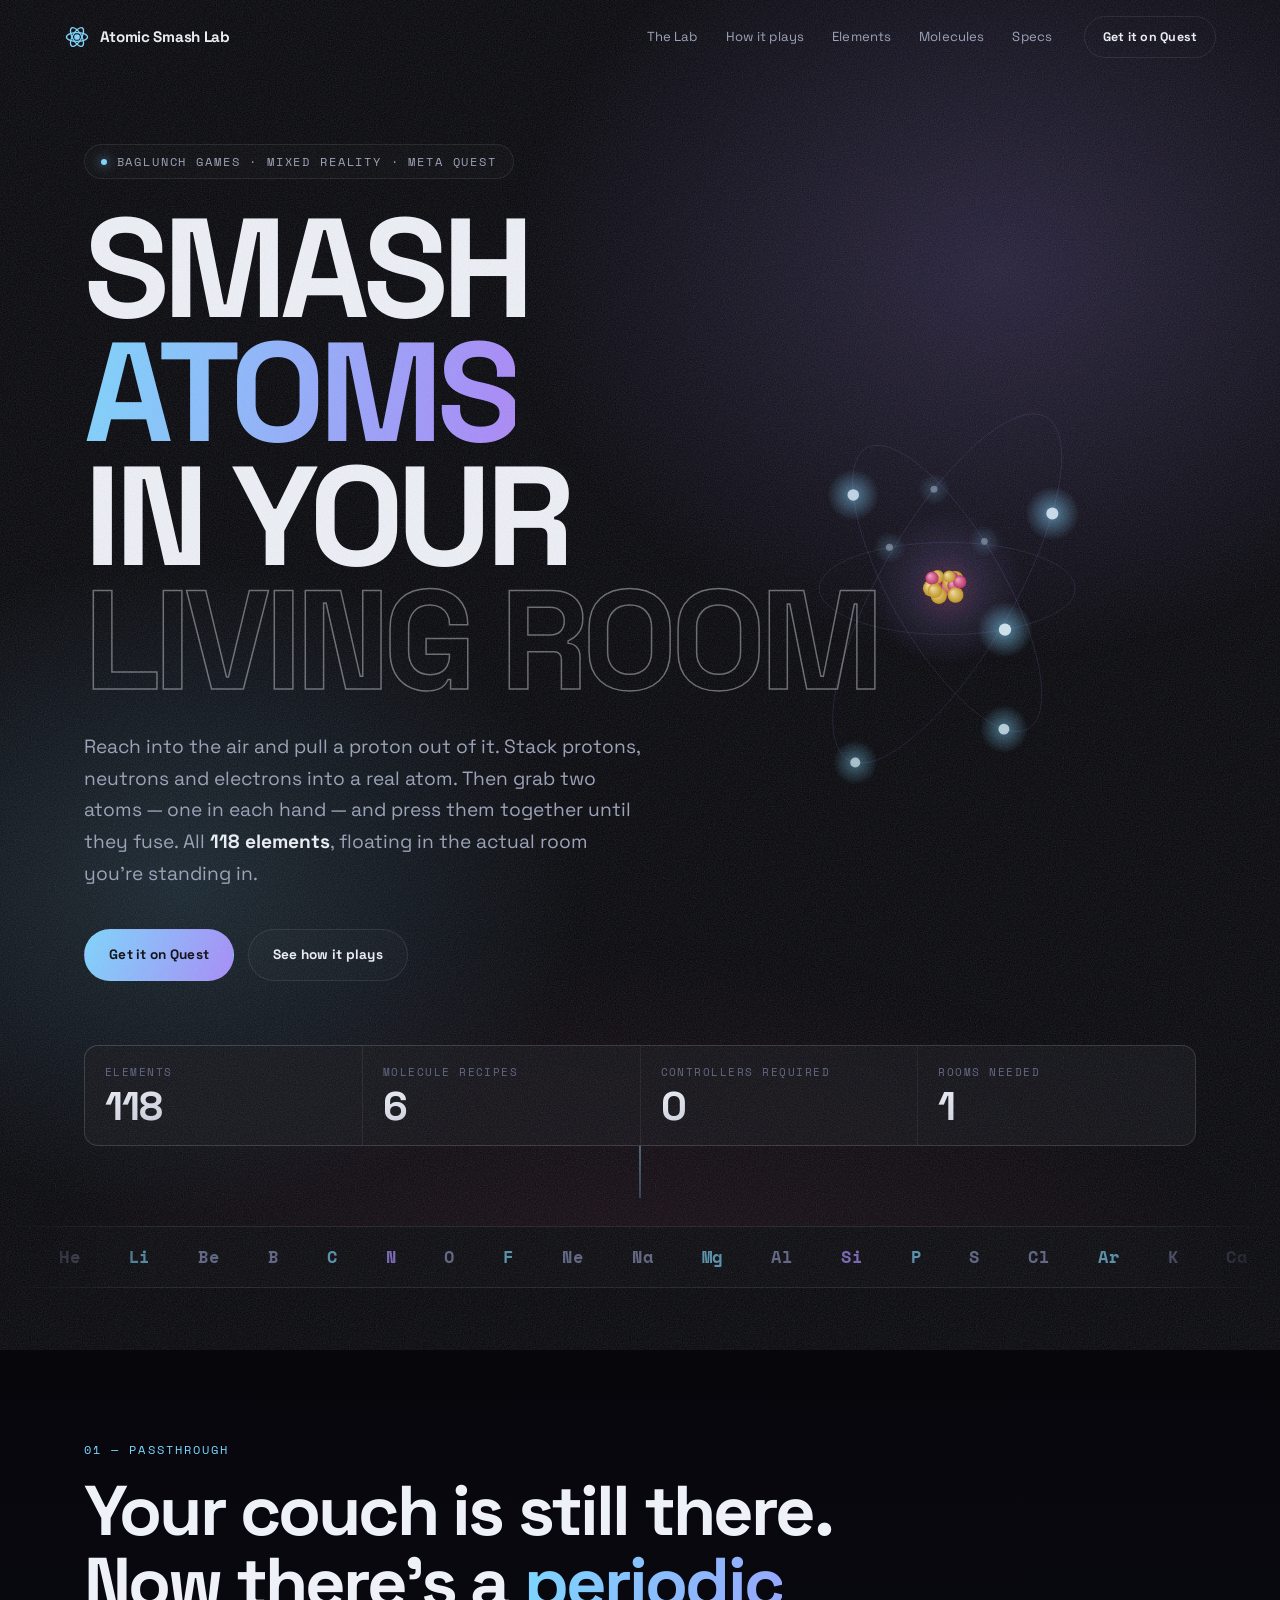
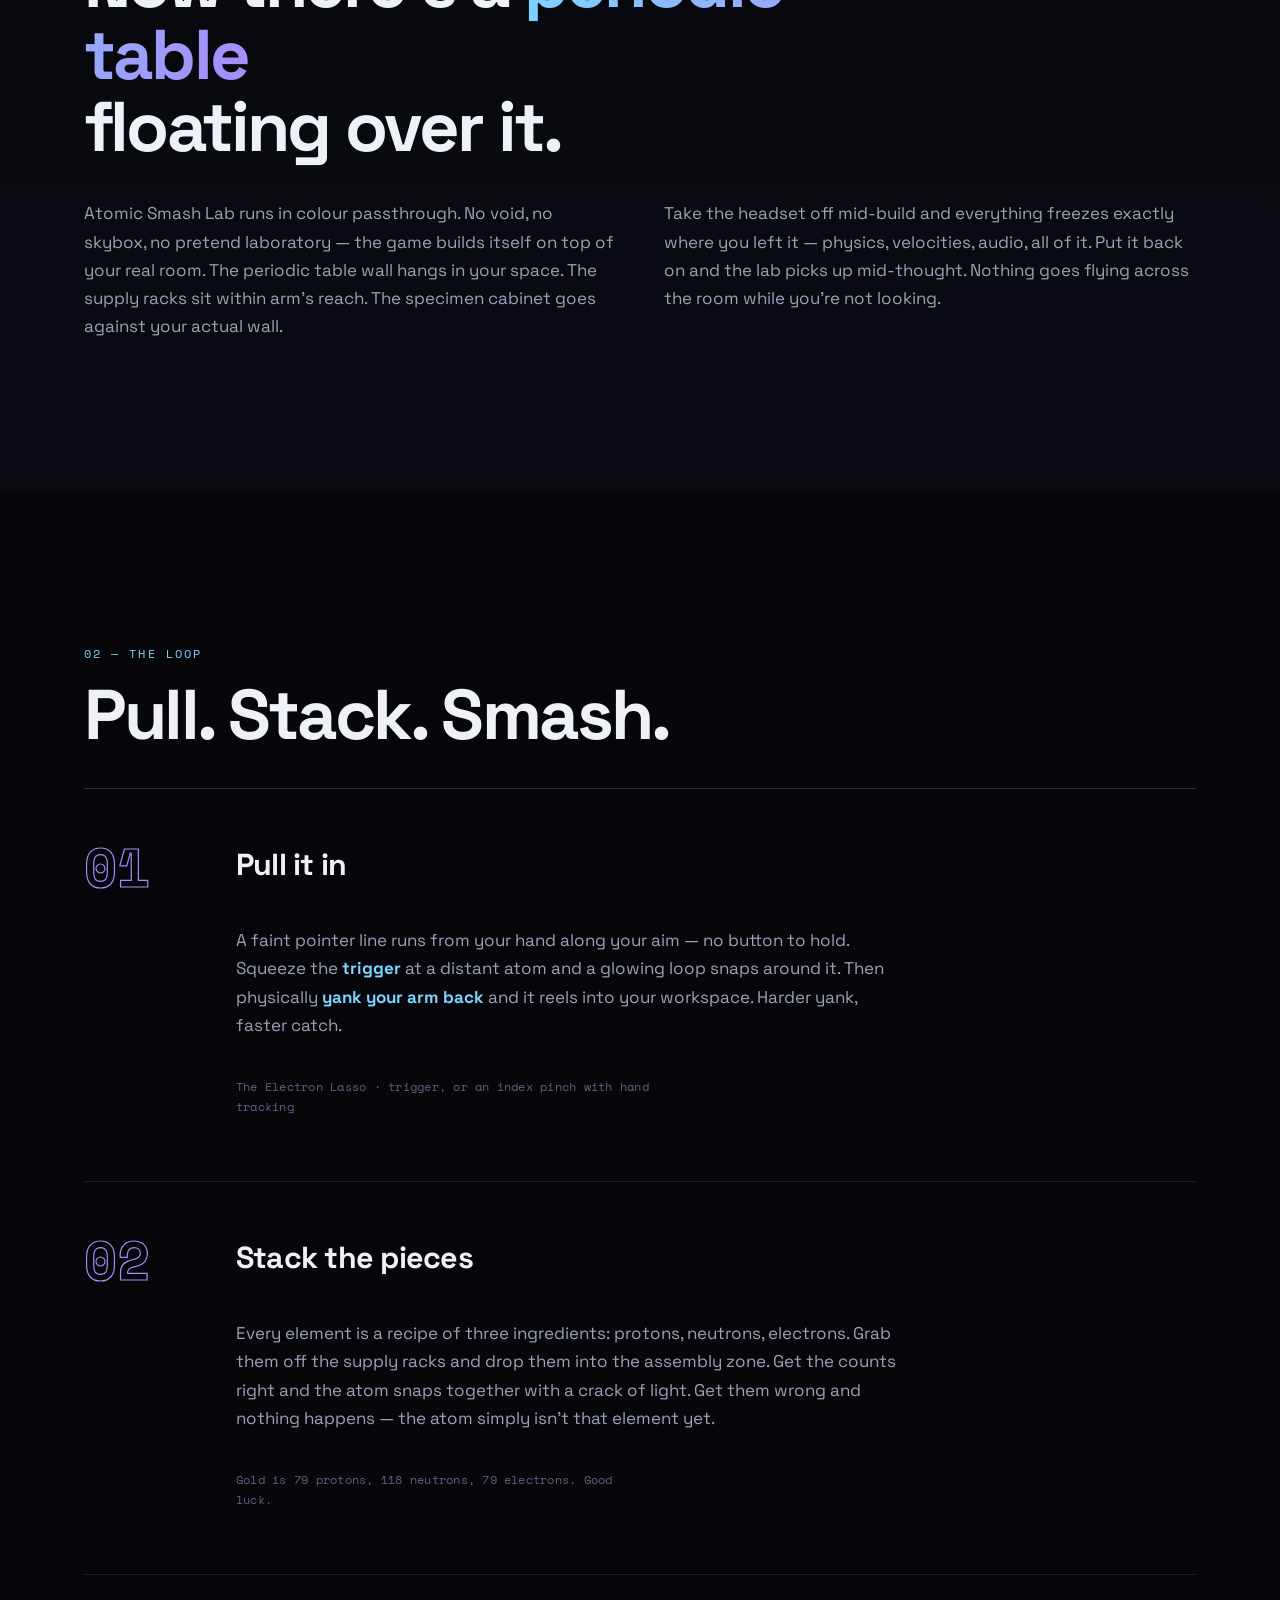
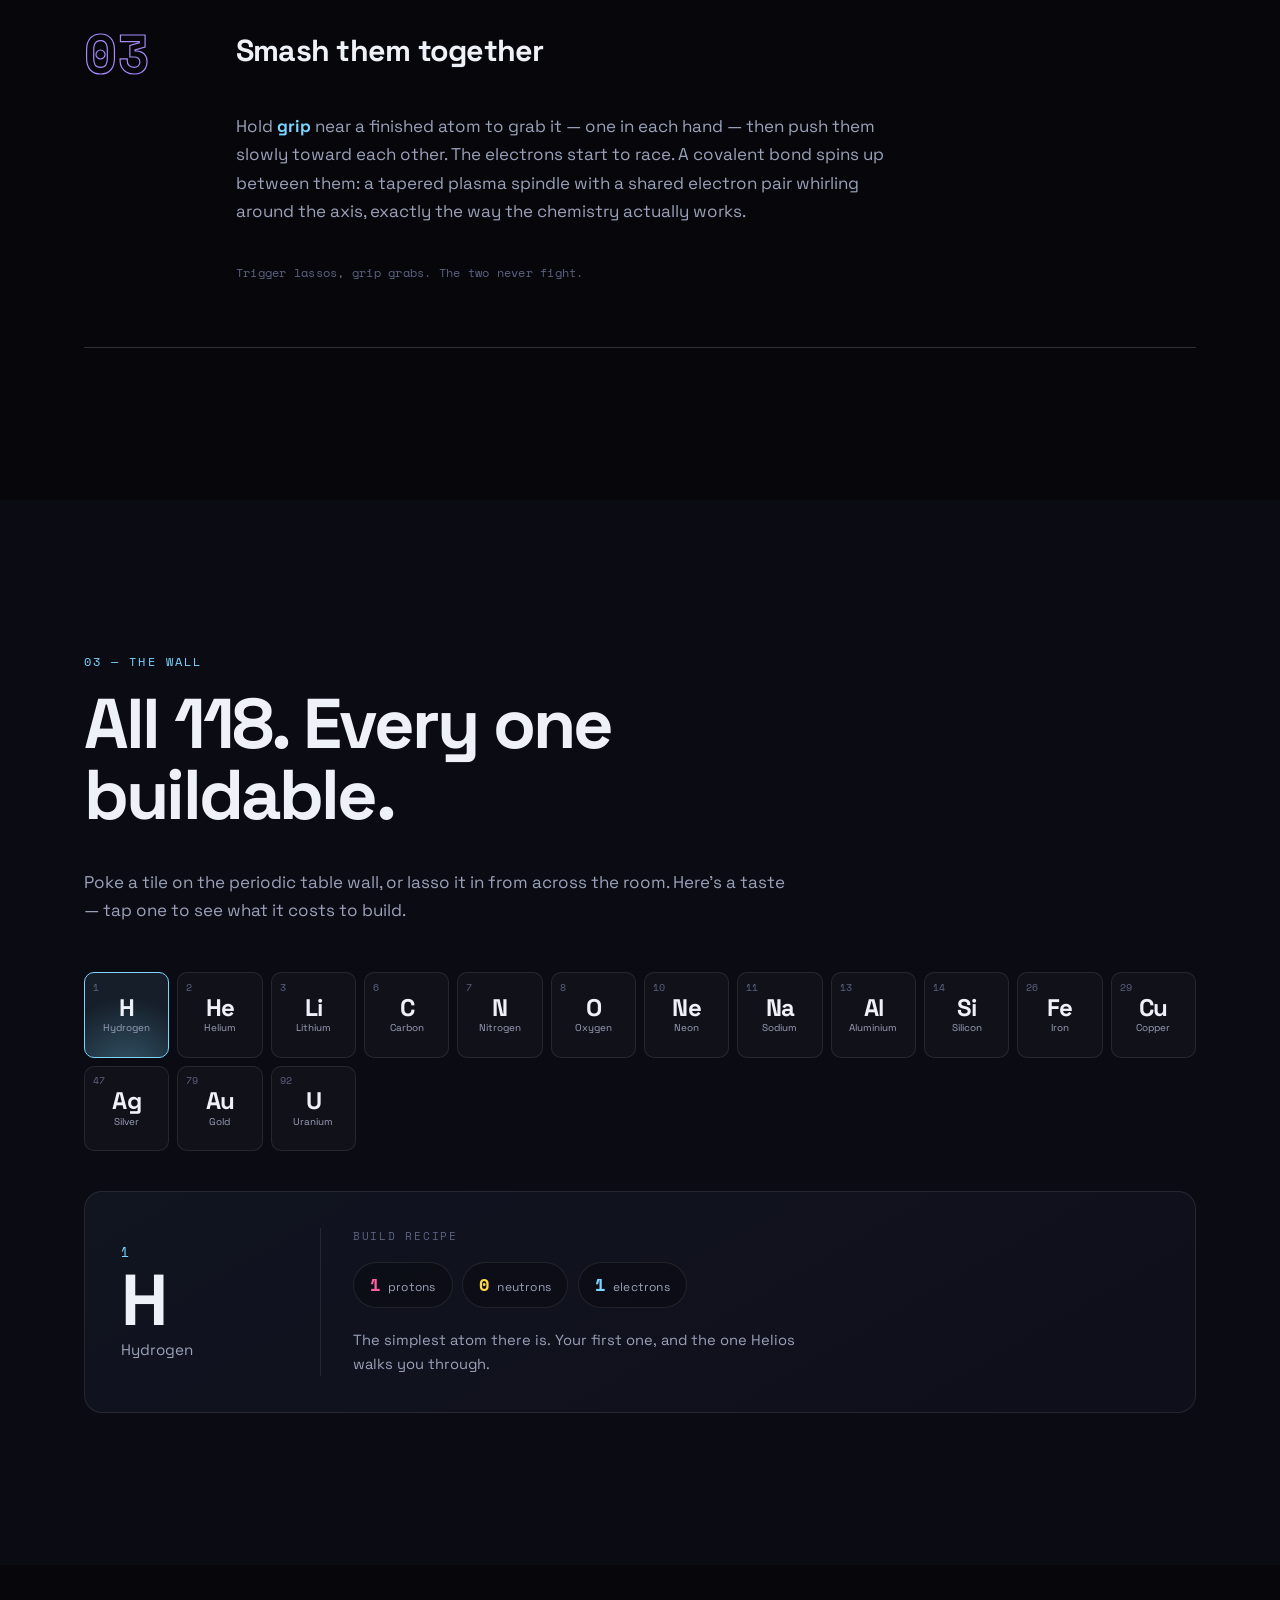
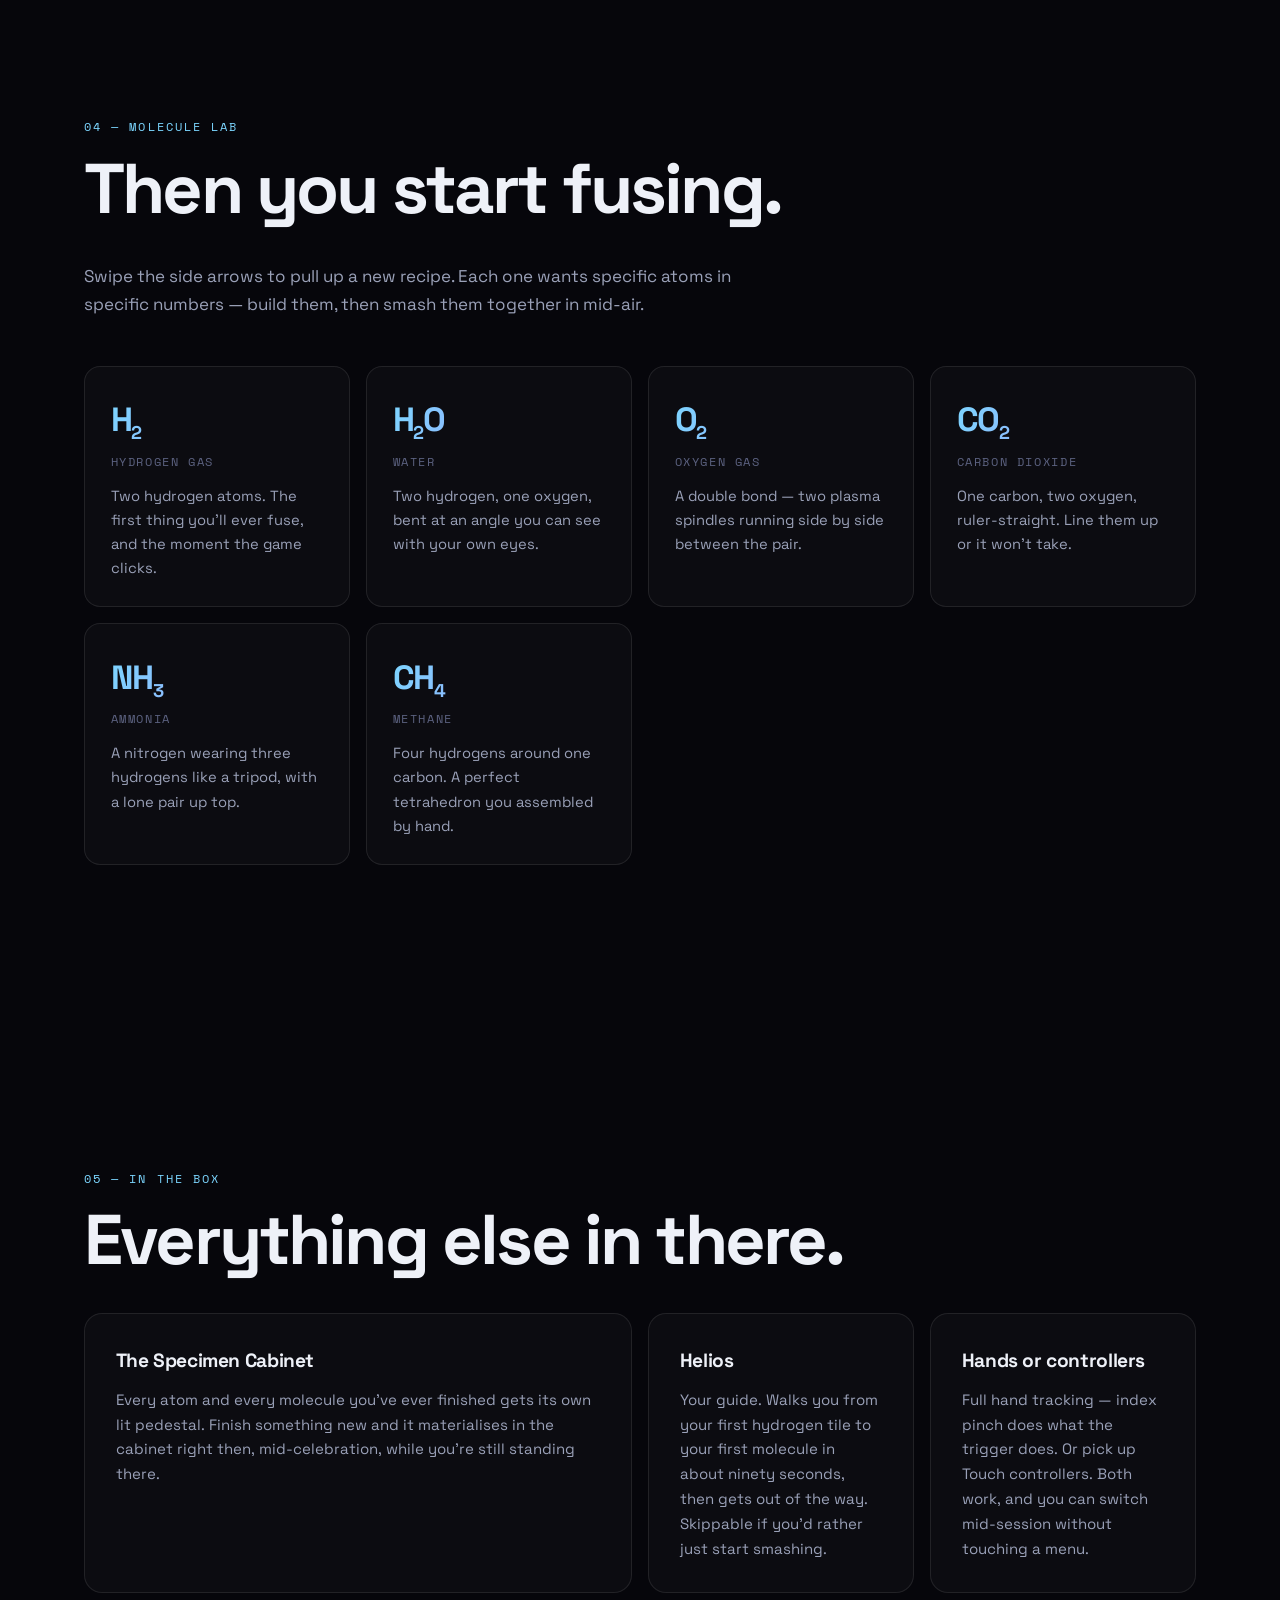
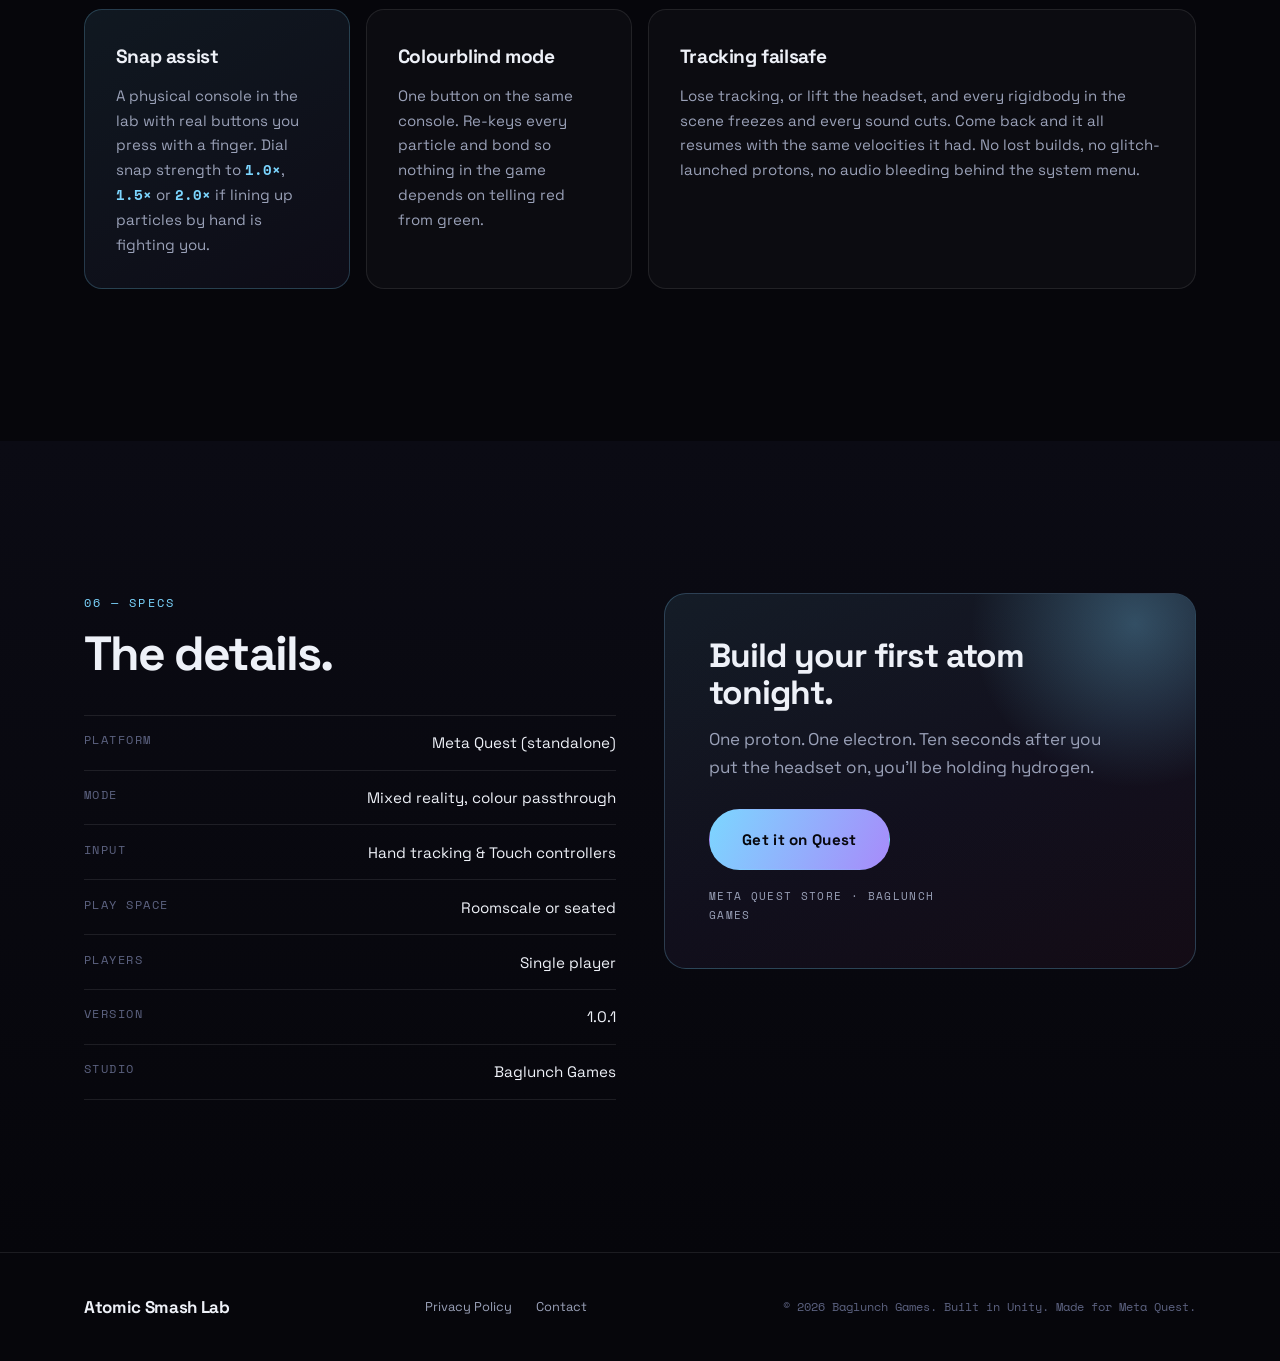
==== index.html @ 4aefa9a1 "Atomic Smash Lab site and privacy policy" ====
<!DOCTYPE html>
<html lang="en">
<head>
<meta charset="UTF-8">
<meta name="viewport" content="width=device-width, initial-scale=1">
<title>Atomic Smash Lab — Build matter with your hands, in mixed reality</title>
<meta name="description" content="Pull protons out of thin air, stack them into atoms, and smash atoms into molecules. All 118 elements, in your own room. A mixed reality game for Meta Quest by Baglunch Games.">

<meta property="og:title" content="Atomic Smash Lab">
<meta property="og:description" content="Build matter with your hands. All 118 elements, in mixed reality on Meta Quest.">
<meta property="og:type" content="website">

<link rel="icon" href="data:image/svg+xml,%3Csvg xmlns='http://www.w3.org/2000/svg' viewBox='0 0 32 32'%3E%3Ccircle cx='16' cy='16' r='4' fill='%237CD6FF'/%3E%3Cellipse cx='16' cy='16' rx='14' ry='6' fill='none' stroke='%23A78BFA' stroke-width='1.5'/%3E%3Cellipse cx='16' cy='16' rx='14' ry='6' fill='none' stroke='%23A78BFA' stroke-width='1.5' transform='rotate(60 16 16)'/%3E%3Cellipse cx='16' cy='16' rx='14' ry='6' fill='none' stroke='%23A78BFA' stroke-width='1.5' transform='rotate(120 16 16)'/%3E%3C/svg%3E">

<link rel="preconnect" href="https://fonts.googleapis.com">
<link rel="preconnect" href="https://fonts.gstatic.com" crossorigin>
<link href="https://fonts.googleapis.com/css2?family=Space+Grotesk:wght@400;500;700&family=Space+Mono:wght@400;700&display=swap" rel="stylesheet">

<link rel="stylesheet" href="styles.css">
</head>
<body>

<div class="grain" aria-hidden="true"></div>
<div class="cursor-glow" id="cursorGlow" aria-hidden="true"></div>

<!-- ─────────────────────────── NAV ─────────────────────────── -->
<header class="nav" id="nav">
  <a class="nav__brand" href="#top">
    <span class="nav__mark" aria-hidden="true">
      <svg viewBox="0 0 32 32"><circle cx="16" cy="16" r="3.5"/><ellipse cx="16" cy="16" rx="13" ry="5.5"/><ellipse cx="16" cy="16" rx="13" ry="5.5" transform="rotate(60 16 16)"/><ellipse cx="16" cy="16" rx="13" ry="5.5" transform="rotate(120 16 16)"/></svg>
    </span>
    <span class="nav__name">Atomic&nbsp;Smash&nbsp;Lab</span>
  </a>
  <nav class="nav__links" aria-label="Main">
    <a href="#lab">The Lab</a>
    <a href="#build">How it plays</a>
    <a href="#elements">Elements</a>
    <a href="#molecules">Molecules</a>
    <a href="#specs">Specs</a>
  </nav>
  <a class="btn btn--sm" href="#get">Get it on Quest</a>
</header>

<!-- ─────────────────────────── HERO ─────────────────────────── -->
<main id="top">
<section class="hero">
  <canvas class="hero__canvas" id="atomCanvas" aria-hidden="true"></canvas>
  <div class="hero__aurora" aria-hidden="true"></div>

  <div class="hero__inner">
    <p class="eyebrow reveal">
      <span class="dot" aria-hidden="true"></span>
      Baglunch Games · Mixed Reality · Meta Quest
    </p>

    <h1 class="hero__title">
      <span class="line reveal" style="--d:.05s">SMASH</span>
      <span class="line reveal" style="--d:.12s"><em>ATOMS</em></span>
      <span class="line reveal" style="--d:.19s">IN YOUR</span>
      <span class="line line--alt reveal" style="--d:.26s">LIVING ROOM</span>
    </h1>

    <p class="hero__sub reveal" style="--d:.34s">
      Reach into the air and pull a proton out of it. Stack protons, neutrons and
      electrons into a real atom. Then grab two atoms — one in each hand — and
      press them together until they fuse. All <strong>118 elements</strong>, floating
      in the actual room you're standing in.
    </p>

    <div class="hero__cta reveal" style="--d:.42s">
      <a class="btn btn--primary" href="#get">Get it on Quest</a>
      <a class="btn btn--ghost" href="#build">See how it plays</a>
    </div>

    <dl class="stats reveal" style="--d:.5s">
      <div class="stat"><dt>Elements</dt><dd data-count="118">118</dd></div>
      <div class="stat"><dt>Molecule recipes</dt><dd data-count="6">6</dd></div>
      <div class="stat"><dt>Controllers required</dt><dd data-count="0">0</dd></div>
      <div class="stat"><dt>Rooms needed</dt><dd data-count="1">1</dd></div>
    </dl>
  </div>

  <div class="scroll-hint" aria-hidden="true"><span></span></div>
</section>

<!-- ─────────────────────────── MARQUEE ─────────────────────────── -->
<div class="marquee" aria-hidden="true">
  <div class="marquee__track">
    <span>H</span><span>He</span><span>Li</span><span>Be</span><span>B</span><span>C</span><span>N</span><span>O</span><span>F</span><span>Ne</span><span>Na</span><span>Mg</span><span>Al</span><span>Si</span><span>P</span><span>S</span><span>Cl</span><span>Ar</span><span>K</span><span>Ca</span><span>Fe</span><span>Cu</span><span>Zn</span><span>Ag</span><span>Sn</span><span>Au</span><span>Hg</span><span>Pb</span><span>U</span>
    <span>H</span><span>He</span><span>Li</span><span>Be</span><span>B</span><span>C</span><span>N</span><span>O</span><span>F</span><span>Ne</span><span>Na</span><span>Mg</span><span>Al</span><span>Si</span><span>P</span><span>S</span><span>Cl</span><span>Ar</span><span>K</span><span>Ca</span><span>Fe</span><span>Cu</span><span>Zn</span><span>Ag</span><span>Sn</span><span>Au</span><span>Hg</span><span>Pb</span><span>U</span>
  </div>
</div>

<!-- ─────────────────────────── THE LAB ─────────────────────────── -->
<section class="section section--lab" id="lab">
  <div class="wrap">
    <p class="kicker reveal">01 — Passthrough</p>
    <h2 class="big reveal">
      Your couch is still there.<br>
      Now there's a <em>periodic table</em><br>
      floating over it.
    </h2>
    <div class="lab__grid">
      <p class="lead reveal">
        Atomic Smash Lab runs in colour passthrough. No void, no skybox, no
        pretend laboratory — the game builds itself on top of your real room.
        The periodic table wall hangs in your space. The supply racks sit within
        arm's reach. The specimen cabinet goes against your actual wall.
      </p>
      <p class="lead reveal">
        Take the headset off mid-build and everything freezes exactly where you
        left it — physics, velocities, audio, all of it. Put it back on and the
        lab picks up mid-thought. Nothing goes flying across the room while
        you're not looking.
      </p>
    </div>
  </div>
</section>

<!-- ─────────────────────────── THE LOOP ─────────────────────────── -->
<section class="section section--loop" id="build">
  <div class="wrap">
    <p class="kicker reveal">02 — The loop</p>
    <h2 class="big reveal">Pull. Stack. Smash.</h2>

    <ol class="loop">
      <li class="loop__step reveal">
        <span class="loop__num">01</span>
        <h3>Pull it in</h3>
        <p>
          A faint pointer line runs from your hand along your aim — no button to
          hold. Squeeze the <b>trigger</b> at a distant atom and a glowing loop
          snaps around it. Then physically <b>yank your arm back</b> and it reels
          into your workspace. Harder yank, faster catch.
        </p>
        <p class="loop__meta">The Electron Lasso · trigger, or an index pinch with hand tracking</p>
      </li>

      <li class="loop__step reveal">
        <span class="loop__num">02</span>
        <h3>Stack the pieces</h3>
        <p>
          Every element is a recipe of three ingredients: protons, neutrons,
          electrons. Grab them off the supply racks and drop them into the
          assembly zone. Get the counts right and the atom snaps together with a
          crack of light. Get them wrong and nothing happens — the atom simply
          isn't that element yet.
        </p>
        <p class="loop__meta">Gold is 79 protons, 118 neutrons, 79 electrons. Good luck.</p>
      </li>

      <li class="loop__step reveal">
        <span class="loop__num">03</span>
        <h3>Smash them together</h3>
        <p>
          Hold <b>grip</b> near a finished atom to grab it — one in each hand —
          then push them slowly toward each other. The electrons start to race.
          A covalent bond spins up between them: a tapered plasma spindle with a
          shared electron pair whirling around the axis, exactly the way the
          chemistry actually works.
        </p>
        <p class="loop__meta">Trigger lassos, grip grabs. The two never fight.</p>
      </li>
    </ol>
  </div>
</section>

<!-- ─────────────────────────── ELEMENTS ─────────────────────────── -->
<section class="section section--elements" id="elements">
  <div class="wrap">
    <p class="kicker reveal">03 — The wall</p>
    <h2 class="big reveal">All 118. Every one buildable.</h2>
    <p class="lead lead--wide reveal">
      Poke a tile on the periodic table wall, or lasso it in from across the
      room. Here's a taste — tap one to see what it costs to build.
    </p>

    <div class="ptable" id="ptable" role="list"></div>

    <div class="readout" id="readout" aria-live="polite">
      <div class="readout__tile">
        <span class="readout__num" id="rNum">1</span>
        <span class="readout__sym" id="rSym">H</span>
        <span class="readout__name" id="rName">Hydrogen</span>
      </div>
      <div class="readout__recipe">
        <p class="readout__label">Build recipe</p>
        <div class="recipe" id="recipe"></div>
        <p class="readout__note" id="rNote">The simplest atom there is. Your first one, and the one Helios walks you through.</p>
      </div>
    </div>
  </div>
</section>

<!-- ─────────────────────────── MOLECULES ─────────────────────────── -->
<section class="section section--mol" id="molecules">
  <div class="wrap">
    <p class="kicker reveal">04 — Molecule Lab</p>
    <h2 class="big reveal">Then you start fusing.</h2>
    <p class="lead lead--wide reveal">
      Swipe the side arrows to pull up a new recipe. Each one wants specific
      atoms in specific numbers — build them, then smash them together in
      mid-air.
    </p>

    <div class="mols">
      <article class="mol reveal">
        <h3 class="mol__f">H<sub>2</sub></h3>
        <p class="mol__n">Hydrogen gas</p>
        <p class="mol__d">Two hydrogen atoms. The first thing you'll ever fuse, and the moment the game clicks.</p>
      </article>
      <article class="mol reveal">
        <h3 class="mol__f">H<sub>2</sub>O</h3>
        <p class="mol__n">Water</p>
        <p class="mol__d">Two hydrogen, one oxygen, bent at an angle you can see with your own eyes.</p>
      </article>
      <article class="mol reveal">
        <h3 class="mol__f">O<sub>2</sub></h3>
        <p class="mol__n">Oxygen gas</p>
        <p class="mol__d">A double bond — two plasma spindles running side by side between the pair.</p>
      </article>
      <article class="mol reveal">
        <h3 class="mol__f">CO<sub>2</sub></h3>
        <p class="mol__n">Carbon dioxide</p>
        <p class="mol__d">One carbon, two oxygen, ruler-straight. Line them up or it won't take.</p>
      </article>
      <article class="mol reveal">
        <h3 class="mol__f">NH<sub>3</sub></h3>
        <p class="mol__n">Ammonia</p>
        <p class="mol__d">A nitrogen wearing three hydrogens like a tripod, with a lone pair up top.</p>
      </article>
      <article class="mol reveal">
        <h3 class="mol__f">CH<sub>4</sub></h3>
        <p class="mol__n">Methane</p>
        <p class="mol__d">Four hydrogens around one carbon. A perfect tetrahedron you assembled by hand.</p>
      </article>
    </div>
  </div>
</section>

<!-- ─────────────────────────── BENTO ─────────────────────────── -->
<section class="section section--bento">
  <div class="wrap">
    <p class="kicker reveal">05 — In the box</p>
    <h2 class="big reveal">Everything else in there.</h2>

    <div class="bento">
      <article class="cell cell--wide reveal">
        <h3>The Specimen Cabinet</h3>
        <p>
          Every atom and every molecule you've ever finished gets its own lit
          pedestal. Finish something new and it materialises in the cabinet
          right then, mid-celebration, while you're still standing there.
        </p>
      </article>

      <article class="cell reveal">
        <h3>Helios</h3>
        <p>
          Your guide. Walks you from your first hydrogen tile to your first
          molecule in about ninety seconds, then gets out of the way. Skippable
          if you'd rather just start smashing.
        </p>
      </article>

      <article class="cell reveal">
        <h3>Hands or controllers</h3>
        <p>
          Full hand tracking — index pinch does what the trigger does. Or pick
          up Touch controllers. Both work, and you can switch mid-session
          without touching a menu.
        </p>
      </article>

      <article class="cell cell--accent reveal">
        <h3>Snap assist</h3>
        <p>
          A physical console in the lab with real buttons you press with a
          finger. Dial snap strength to <b>1.0×</b>, <b>1.5×</b> or <b>2.0×</b>
          if lining up particles by hand is fighting you.
        </p>
      </article>

      <article class="cell reveal">
        <h3>Colourblind mode</h3>
        <p>
          One button on the same console. Re-keys every particle and bond so
          nothing in the game depends on telling red from green.
        </p>
      </article>

      <article class="cell cell--wide reveal">
        <h3>Tracking failsafe</h3>
        <p>
          Lose tracking, or lift the headset, and every rigidbody in the scene
          freezes and every sound cuts. Come back and it all resumes with the
          same velocities it had. No lost builds, no glitch-launched protons,
          no audio bleeding behind the system menu.
        </p>
      </article>
    </div>
  </div>
</section>

<!-- ─────────────────────────── SPECS + CTA ─────────────────────────── -->
<section class="section section--specs" id="specs">
  <div class="wrap">
    <div class="specs__grid">
      <div>
        <p class="kicker reveal">06 — Specs</p>
        <h2 class="big big--sm reveal">The details.</h2>
        <dl class="spec reveal">
          <div><dt>Platform</dt><dd>Meta Quest (standalone)</dd></div>
          <div><dt>Mode</dt><dd>Mixed reality, colour passthrough</dd></div>
          <div><dt>Input</dt><dd>Hand tracking &amp; Touch controllers</dd></div>
          <div><dt>Play space</dt><dd>Roomscale or seated</dd></div>
          <div><dt>Players</dt><dd>Single player</dd></div>
          <div><dt>Version</dt><dd>1.0.1</dd></div>
          <div><dt>Studio</dt><dd>Baglunch Games</dd></div>
        </dl>
      </div>

      <aside class="get reveal" id="get">
        <span class="get__glow" aria-hidden="true"></span>
        <h3>Build your first atom tonight.</h3>
        <p>
          One proton. One electron. Ten seconds after you put the headset on,
          you'll be holding hydrogen.
        </p>
        <a class="btn btn--primary btn--lg" href="#" data-store-link>Get it on Quest</a>
        <p class="get__note">Meta Quest Store · Baglunch Games</p>
      </aside>
    </div>
  </div>
</section>
</main>

<footer class="foot">
  <div class="wrap foot__inner">
    <p class="foot__brand">Atomic Smash Lab</p>
    <p class="foot__links">
      <a href="privacy.html">Privacy Policy</a>
      <a href="mailto:baglunchgames@gmail.com">Contact</a>
    </p>
    <p class="foot__copy">© <span id="year">2026</span> Baglunch Games. Built in Unity. Made for Meta Quest.</p>
  </div>
</footer>

<script src="app.js"></script>
</body>
</html>
---- styles.css ----
/* ═══════════════════════════════════════════════════════════
   ATOMIC SMASH LAB — Baglunch Games
   ═══════════════════════════════════════════════════════════ */

:root{
  --bg:        #06060b;
  --bg-2:      #0b0b14;
  --ink:       #eef1f8;
  --ink-dim:   #9aa1b8;
  --ink-faint: #5c6280;

  --cyan:   #7cd6ff;
  --violet: #a78bfa;
  --gold:   #ffd84a;
  --hot:    #ff5f9e;

  --line: rgba(255,255,255,.09);
  --card: rgba(255,255,255,.028);

  --sans: 'Space Grotesk', -apple-system, BlinkMacSystemFont, 'Segoe UI', system-ui, sans-serif;
  --mono: 'Space Mono', ui-monospace, 'SF Mono', Menlo, monospace;

  --pad: clamp(1.25rem, 5vw, 5rem);
  --maxw: 1240px;
  --ease: cubic-bezier(.22,1,.36,1);
}

*,*::before,*::after{ box-sizing:border-box; }

html{ scroll-behavior:smooth; -webkit-text-size-adjust:100%; }

body{
  margin:0;
  background:var(--bg);
  color:var(--ink);
  font-family:var(--sans);
  font-size:clamp(1rem,.95rem + .2vw,1.0625rem);
  line-height:1.65;
  overflow-x:hidden;
  -webkit-font-smoothing:antialiased;
}

img,svg,canvas{ max-width:100%; display:block; }

a{ color:inherit; text-decoration:none; }

::selection{ background:var(--violet); color:#08080e; }

.wrap{ width:100%; max-width:var(--maxw); margin-inline:auto; padding-inline:var(--pad); }

/* ── film grain ───────────────────────────────────────────── */
.grain{
  position:fixed; inset:-50%;
  z-index:9999; pointer-events:none;
  opacity:.16;
  background-image:url("data:image/svg+xml,%3Csvg xmlns='http://www.w3.org/2000/svg' width='300' height='300'%3E%3Cfilter id='n'%3E%3CfeTurbulence type='fractalNoise' baseFrequency='.85' numOctaves='4'/%3E%3C/filter%3E%3Crect width='100%25' height='100%25' filter='url(%23n)'/%3E%3C/svg%3E");
  animation:grainShift 700ms steps(3) infinite;
}
@keyframes grainShift{
  0%{transform:translate(0,0)} 33%{transform:translate(-2%,1%)} 66%{transform:translate(1%,-2%)} 100%{transform:translate(0,0)}
}

/* ── cursor glow ──────────────────────────────────────────── */
.cursor-glow{
  position:fixed; top:0; left:0;
  width:640px; height:640px; margin:-320px 0 0 -320px;
  z-index:0; pointer-events:none; opacity:0;
  background:radial-gradient(circle, rgba(124,214,255,.10), rgba(167,139,250,.05) 42%, transparent 68%);
  transition:opacity .5s var(--ease);
  will-change:transform;
}

/* ═══════════ NAV ═══════════ */
.nav{
  position:fixed; inset:0 0 auto 0; z-index:100;
  display:flex; align-items:center; gap:2rem;
  padding:1rem var(--pad);
  transition:background .4s var(--ease), border-color .4s var(--ease), padding .4s var(--ease);
  border-bottom:1px solid transparent;
}
.nav.is-stuck{
  background:rgba(6,6,11,.72);
  backdrop-filter:blur(18px) saturate(160%);
  -webkit-backdrop-filter:blur(18px) saturate(160%);
  border-bottom-color:var(--line);
  padding-block:.7rem;
}
.nav__brand{ display:flex; align-items:center; gap:.6rem; margin-right:auto; }
.nav__mark svg{ width:26px; height:26px; fill:none; stroke:var(--cyan); stroke-width:1.6; }
.nav__mark svg circle{ fill:var(--cyan); stroke:none; }
.nav__mark{ animation:spin 18s linear infinite; transform-origin:center; }
@keyframes spin{ to{ transform:rotate(360deg) } }
.nav__name{ font-weight:700; letter-spacing:-.02em; font-size:.95rem; }

.nav__links{ display:flex; gap:1.75rem; }
.nav__links a{
  font-size:.82rem; color:var(--ink-dim); letter-spacing:.01em;
  position:relative; padding-block:.25rem; transition:color .25s;
}
.nav__links a::after{
  content:''; position:absolute; left:0; bottom:0; height:1px; width:0;
  background:var(--cyan); transition:width .3s var(--ease);
}
.nav__links a:hover{ color:var(--ink); }
.nav__links a:hover::after{ width:100%; }

@media (max-width:900px){ .nav__links{ display:none; } }

/* ═══════════ BUTTONS ═══════════ */
.btn{
  --bw:1px;
  display:inline-flex; align-items:center; justify-content:center;
  font-family:var(--sans); font-weight:700; font-size:.85rem;
  letter-spacing:.02em;
  padding:.85rem 1.5rem; border-radius:999px;
  border:var(--bw) solid var(--line);
  transition:transform .3s var(--ease), background .3s, border-color .3s, box-shadow .3s;
  white-space:nowrap; cursor:pointer;
}
.btn:hover{ transform:translateY(-2px); }
.btn--sm{ padding:.6rem 1.1rem; font-size:.78rem; }
.btn--lg{ padding:1.05rem 2rem; font-size:.95rem; }

.btn--primary{
  background:linear-gradient(115deg,var(--cyan),var(--violet));
  color:#07070d; border-color:transparent;
  box-shadow:0 0 0 rgba(124,214,255,0);
}
.btn--primary:hover{ box-shadow:0 14px 44px -12px rgba(124,214,255,.55); }

.btn--ghost{ color:var(--ink); background:rgba(255,255,255,.02); }
.btn--ghost:hover{ border-color:rgba(124,214,255,.5); background:rgba(124,214,255,.06); }

/* ═══════════ HERO ═══════════ */
.hero{
  position:relative; min-height:100svh;
  display:flex; align-items:center;
  padding:9rem 0 5rem;
  isolation:isolate; overflow:hidden;
}
.hero__canvas{
  position:absolute; inset:0; width:100%; height:100%;
  z-index:-2; opacity:.95;
}
.hero__aurora{
  position:absolute; inset:0; z-index:-1; pointer-events:none;
  background:
    radial-gradient(60% 50% at 78% 22%, rgba(167,139,250,.20), transparent 65%),
    radial-gradient(52% 44% at 14% 72%, rgba(124,214,255,.15), transparent 62%),
    radial-gradient(90% 70% at 50% 118%, rgba(255,95,158,.10), transparent 60%);
  animation:drift 22s ease-in-out infinite alternate;
}
@keyframes drift{ to{ transform:translate3d(0,-4%,0) scale(1.08) } }

.hero__inner{ position:relative; width:100%; max-width:var(--maxw); margin-inline:auto; padding-inline:var(--pad); }

.eyebrow{
  display:inline-flex; align-items:center; gap:.6rem;
  font-family:var(--mono); font-size:.72rem; letter-spacing:.16em; text-transform:uppercase;
  color:var(--ink-dim);
  border:1px solid var(--line); border-radius:999px;
  padding:.45rem 1rem; margin:0 0 1.75rem;
  background:rgba(255,255,255,.02); backdrop-filter:blur(8px);
}
.dot{ width:6px; height:6px; border-radius:50%; background:var(--cyan); box-shadow:0 0 12px var(--cyan); animation:pulse 2s ease-in-out infinite; }
@keyframes pulse{ 50%{ opacity:.35; transform:scale(.75) } }

.hero__title{
  margin:0 0 1.75rem;
  font-size:clamp(2.9rem, 11.5vw, 8.8rem);
  line-height:.88; font-weight:700; letter-spacing:-.045em;
  text-transform:uppercase;
}
.hero__title .line{ display:block; }
.hero__title em{
  font-style:normal;
  background:linear-gradient(100deg,var(--cyan) 0%,var(--violet) 48%,var(--hot) 100%);
  -webkit-background-clip:text; background-clip:text; color:transparent;
  background-size:200% 100%;
  animation:shimmer 7s ease-in-out infinite;
}
@keyframes shimmer{ 50%{ background-position:100% 0 } }
.hero__title .line--alt{
  -webkit-text-stroke:1.5px rgba(238,241,248,.42);
  color:transparent;
}

.hero__sub{
  max-width:47ch; margin:0 0 2.5rem;
  color:var(--ink-dim); font-size:clamp(1rem,.94rem + .38vw,1.2rem);
}
.hero__sub strong{ color:var(--ink); font-weight:700; }

.hero__cta{ display:flex; flex-wrap:wrap; gap:.85rem; margin-bottom:4rem; }

.stats{
  display:grid; grid-template-columns:repeat(auto-fit,minmax(150px,1fr));
  gap:1px; margin:0;
  background:var(--line); border:1px solid var(--line); border-radius:14px; overflow:hidden;
}
.stat{ background:rgba(9,9,16,.62); backdrop-filter:blur(10px); padding:1.15rem 1.25rem; }
.stat dt{ font-family:var(--mono); font-size:.66rem; letter-spacing:.14em; text-transform:uppercase; color:var(--ink-faint); }
.stat dd{ margin:.3rem 0 0; font-size:clamp(1.8rem,4vw,2.5rem); font-weight:700; letter-spacing:-.03em; line-height:1;
  background:linear-gradient(160deg,var(--ink),var(--ink-dim)); -webkit-background-clip:text; background-clip:text; color:transparent; }

.scroll-hint{ position:absolute; left:50%; bottom:1.75rem; translate:-50% 0; width:1px; height:52px; background:linear-gradient(var(--ink-faint),transparent); overflow:hidden; }
.scroll-hint span{ position:absolute; inset:0; background:var(--cyan); animation:trickle 2.4s var(--ease) infinite; }
@keyframes trickle{ 0%{transform:translateY(-100%)} 60%,100%{transform:translateY(100%)} }

/* ═══════════ MARQUEE ═══════════ */
.marquee{
  border-block:1px solid var(--line);
  background:rgba(255,255,255,.015);
  overflow:hidden; padding:1rem 0;
  mask-image:linear-gradient(90deg,transparent,#000 12%,#000 88%,transparent);
  -webkit-mask-image:linear-gradient(90deg,transparent,#000 12%,#000 88%,transparent);
}
.marquee__track{ display:flex; gap:3rem; width:max-content; animation:slide 42s linear infinite; }
.marquee__track span{
  font-family:var(--mono); font-size:1.05rem; font-weight:700;
  color:var(--ink-faint); letter-spacing:.05em;
}
.marquee__track span:nth-child(3n){ color:var(--cyan); opacity:.65; }
.marquee__track span:nth-child(7n){ color:var(--violet); opacity:.7; }
@keyframes slide{ to{ transform:translateX(-50%) } }

/* ═══════════ SECTIONS ═══════════ */
.section{ padding:clamp(5rem,12vw,9.5rem) 0; position:relative; }
.section--lab{ background:linear-gradient(180deg,var(--bg),var(--bg-2)); }
.section--elements{ background:var(--bg-2); }
.section--specs{ background:linear-gradient(180deg,var(--bg-2),var(--bg)); }

.kicker{
  font-family:var(--mono); font-size:.72rem; letter-spacing:.18em; text-transform:uppercase;
  color:var(--cyan); margin:0 0 1.1rem;
}
.big{
  font-size:clamp(2.1rem,6.2vw,4.4rem);
  line-height:1.02; font-weight:700; letter-spacing:-.04em;
  margin:0 0 2.25rem; max-width:18ch;
}
.big--sm{ font-size:clamp(1.9rem,4vw,3rem); }
.big em{
  font-style:normal;
  background:linear-gradient(100deg,var(--cyan),var(--violet));
  -webkit-background-clip:text; background-clip:text; color:transparent;
}
.lead{ color:var(--ink-dim); max-width:56ch; margin:0; }
.lead--wide{ max-width:64ch; margin-bottom:3rem; }
.lab__grid{ display:grid; grid-template-columns:repeat(auto-fit,minmax(300px,1fr)); gap:2rem 3rem; }

/* ═══════════ LOOP ═══════════ */
.loop{ list-style:none; padding:0; margin:0; display:grid; gap:1px; background:var(--line); border-block:1px solid var(--line); }
.loop__step{ background:var(--bg); padding:clamp(2rem,4vw,3.25rem) 0; position:relative; }
.loop__step{ display:grid; grid-template-columns:minmax(0,7rem) minmax(0,1fr); gap:1.5rem 2.5rem; align-items:start; }
.loop__num{
  font-family:var(--mono); font-size:clamp(2.2rem,5vw,3.4rem); font-weight:700; line-height:1;
  -webkit-text-stroke:1.2px var(--violet); color:transparent;
}
.loop__step h3{ margin:0 0 .75rem; font-size:clamp(1.35rem,2.6vw,1.9rem); letter-spacing:-.025em; grid-column:2; }
.loop__step p{ margin:0 0 .85rem; color:var(--ink-dim); max-width:60ch; grid-column:2; }
.loop__step b{ color:var(--cyan); font-weight:700; }
.loop__meta{ font-family:var(--mono); font-size:.76rem !important; color:var(--ink-faint) !important; letter-spacing:.02em; }
@media (max-width:640px){
  .loop__step{ grid-template-columns:1fr; }
  .loop__step h3,.loop__step p{ grid-column:1; }
}

/* ═══════════ PERIODIC SAMPLER ═══════════ */
.ptable{
  display:grid; grid-template-columns:repeat(auto-fill,minmax(84px,1fr));
  gap:.5rem; margin-bottom:2.5rem;
}
.el{
  position:relative; aspect-ratio:1; border:1px solid var(--line); border-radius:10px;
  background:var(--card); cursor:pointer; overflow:hidden;
  display:flex; flex-direction:column; justify-content:center; align-items:center; gap:.1rem;
  transition:transform .3s var(--ease), border-color .3s, background .3s;
  font-family:inherit; color:inherit;
}
.el::before{
  content:''; position:absolute; inset:0;
  background:radial-gradient(circle at 50% 120%, rgba(124,214,255,.30), transparent 70%);
  opacity:0; transition:opacity .35s;
}
.el:hover,.el:focus-visible{ transform:translateY(-4px); border-color:rgba(124,214,255,.45); outline:none; }
.el:hover::before,.el:focus-visible::before{ opacity:1; }
.el.is-active{ border-color:var(--cyan); background:rgba(124,214,255,.09); }
.el.is-active::before{ opacity:1; }
.el__z{ position:absolute; top:.4rem; left:.5rem; font-family:var(--mono); font-size:.62rem; color:var(--ink-faint); }
.el__s{ font-size:1.5rem; font-weight:700; letter-spacing:-.03em; line-height:1; position:relative; }
.el__n{ font-size:.62rem; color:var(--ink-dim); position:relative; text-align:center; padding-inline:.2rem; }

.readout{
  display:grid; grid-template-columns:minmax(0,200px) minmax(0,1fr); gap:2rem;
  border:1px solid var(--line); border-radius:18px; padding:clamp(1.5rem,3vw,2.25rem);
  background:linear-gradient(150deg,rgba(124,214,255,.05),rgba(167,139,250,.03));
}
.readout__tile{ display:flex; flex-direction:column; justify-content:center; gap:.15rem; border-right:1px solid var(--line); padding-right:1.5rem; }
.readout__num{ font-family:var(--mono); font-size:.8rem; color:var(--cyan); }
.readout__sym{ font-size:clamp(3rem,7vw,4.5rem); font-weight:700; letter-spacing:-.05em; line-height:.95; }
.readout__name{ color:var(--ink-dim); font-size:.95rem; }
.readout__label{ font-family:var(--mono); font-size:.68rem; letter-spacing:.16em; text-transform:uppercase; color:var(--ink-faint); margin:0 0 1rem; }
.readout__note{ color:var(--ink-dim); font-size:.92rem; margin:1.25rem 0 0; max-width:52ch; }

.recipe{ display:flex; flex-wrap:wrap; gap:.6rem; }
.part{
  display:flex; align-items:baseline; gap:.5rem;
  border:1px solid var(--line); border-radius:999px; padding:.5rem 1rem;
  background:rgba(0,0,0,.25);
}
.part__c{ font-family:var(--mono); font-weight:700; font-size:1.05rem; }
.part__l{ font-size:.75rem; color:var(--ink-dim); letter-spacing:.02em; }
.part--p .part__c{ color:var(--hot); }
.part--n .part__c{ color:var(--gold); }
.part--e .part__c{ color:var(--cyan); }

@media (max-width:640px){
  .readout{ grid-template-columns:1fr; }
  .readout__tile{ border-right:0; border-bottom:1px solid var(--line); padding:0 0 1.25rem; }
}

/* ═══════════ MOLECULES ═══════════ */
.mols{ display:grid; grid-template-columns:repeat(auto-fit,minmax(230px,1fr)); gap:1rem; }
.mol{
  border:1px solid var(--line); border-radius:16px; padding:1.6rem;
  background:var(--card); position:relative; overflow:hidden;
  transition:transform .35s var(--ease), border-color .35s;
}
.mol::after{
  content:''; position:absolute; inset:auto -30% -60% -30%; height:120px;
  background:radial-gradient(ellipse at 50% 100%, rgba(167,139,250,.28), transparent 70%);
  opacity:0; transition:opacity .4s;
}
.mol:hover{ transform:translateY(-5px); border-color:rgba(167,139,250,.45); }
.mol:hover::after{ opacity:1; }
.mol__f{ margin:0 0 .2rem; font-size:2.1rem; font-weight:700; letter-spacing:-.04em; position:relative;
  background:linear-gradient(115deg,var(--cyan),var(--violet)); -webkit-background-clip:text; background-clip:text; color:transparent; }
.mol__f sub{ font-size:.55em; }
.mol__n{ margin:0 0 .8rem; font-family:var(--mono); font-size:.72rem; letter-spacing:.14em; text-transform:uppercase; color:var(--ink-faint); position:relative; }
.mol__d{ margin:0; color:var(--ink-dim); font-size:.92rem; position:relative; }

/* ═══════════ BENTO ═══════════ */
.bento{ display:grid; grid-template-columns:repeat(auto-fit,minmax(260px,1fr)); gap:1rem; }
.cell{
  border:1px solid var(--line); border-radius:18px; padding:clamp(1.5rem,2.4vw,2rem);
  background:var(--card); position:relative; overflow:hidden;
  transition:border-color .35s, background .35s, transform .35s var(--ease);
}
.cell:hover{ border-color:rgba(124,214,255,.35); background:rgba(255,255,255,.045); transform:translateY(-3px); }
.cell--wide{ grid-column:span 2; }
.cell--accent{ background:linear-gradient(150deg,rgba(124,214,255,.09),rgba(167,139,250,.05)); border-color:rgba(124,214,255,.22); }
.cell h3{ margin:0 0 .7rem; font-size:1.2rem; letter-spacing:-.02em; }
.cell p{ margin:0; color:var(--ink-dim); font-size:.94rem; }
.cell b{ color:var(--cyan); font-weight:700; font-family:var(--mono); font-size:.9em; }
@media (max-width:720px){ .cell--wide{ grid-column:span 1; } }

/* ═══════════ SPECS + GET ═══════════ */
.specs__grid{ display:grid; grid-template-columns:repeat(auto-fit,minmax(320px,1fr)); gap:3rem; align-items:start; }
.spec{ margin:0; border-top:1px solid var(--line); }
.spec > div{ display:flex; justify-content:space-between; gap:1.5rem; padding:.9rem 0; border-bottom:1px solid var(--line); }
.spec dt{ font-family:var(--mono); font-size:.72rem; letter-spacing:.13em; text-transform:uppercase; color:var(--ink-faint); }
.spec dd{ margin:0; text-align:right; font-size:.95rem; }

.get{
  position:relative; overflow:hidden;
  border:1px solid rgba(124,214,255,.24); border-radius:22px;
  padding:clamp(2rem,4vw,2.75rem);
  background:linear-gradient(155deg,rgba(124,214,255,.09),rgba(167,139,250,.06) 55%,rgba(255,95,158,.05));
}
.get__glow{
  position:absolute; width:340px; height:340px; top:-140px; right:-110px; border-radius:50%;
  background:radial-gradient(circle,rgba(124,214,255,.30),transparent 68%);
  animation:breathe 9s ease-in-out infinite alternate;
}
@keyframes breathe{ to{ transform:scale(1.3) translate(-14px,20px); opacity:.6 } }
.get h3{ margin:0 0 .8rem; font-size:clamp(1.5rem,3vw,2.1rem); letter-spacing:-.03em; line-height:1.1; position:relative; }
.get p{ margin:0 0 1.75rem; color:var(--ink-dim); position:relative; max-width:38ch; }
.get .btn{ position:relative; }
.get__note{ margin:1.1rem 0 0 !important; font-family:var(--mono); font-size:.7rem; letter-spacing:.12em; text-transform:uppercase; color:var(--ink-faint); }

/* ═══════════ FOOTER ═══════════ */
.foot{ border-top:1px solid var(--line); padding:2.5rem 0; }
.foot__inner{ display:flex; flex-wrap:wrap; gap:1rem; justify-content:space-between; align-items:center; }
.foot__brand{ margin:0; font-weight:700; letter-spacing:-.02em; }
.foot__copy{ margin:0; font-family:var(--mono); font-size:.74rem; color:var(--ink-faint); }

/* ═══════════ LEGAL PAGE ═══════════ */
.legal{ padding:9rem 0 4rem; position:relative; }
.legal::before{
  content:''; position:absolute; inset:0 0 auto 0; height:520px; z-index:-1;
  background:radial-gradient(60% 100% at 50% 0%, rgba(167,139,250,.16), transparent 70%);
}
.legal__wrap{ max-width:820px; }
.legal h1{ max-width:none; margin-bottom:1.5rem; }

.legal__dates{
  display:flex; flex-wrap:wrap; gap:.5rem 1.75rem;
  font-family:var(--mono); font-size:.74rem; color:var(--ink-faint);
  border-block:1px solid var(--line); padding:1rem 0; margin:0 0 3rem;
}
.legal__dates b{ color:var(--ink-dim); font-weight:400; }

.tldr{
  border:1px solid rgba(124,214,255,.28); border-radius:18px;
  background:linear-gradient(150deg,rgba(124,214,255,.08),rgba(167,139,250,.05));
  padding:clamp(1.5rem,3vw,2rem); margin-bottom:3.5rem;
}
.tldr h2{
  margin:0 0 .75rem; font-size:.72rem; font-family:var(--mono);
  letter-spacing:.16em; text-transform:uppercase; color:var(--cyan);
}
.tldr p{ margin:0; color:var(--ink); font-size:1.02rem; }

.legal section{ margin-bottom:3rem; }
.legal h2{
  font-size:clamp(1.15rem,2.2vw,1.45rem); letter-spacing:-.02em;
  margin:0 0 1rem; padding-bottom:.75rem; border-bottom:1px solid var(--line);
}
.legal p{ color:var(--ink-dim); margin:0 0 1rem; }
.legal b{ color:var(--ink); font-weight:700; }
.legal ul{ margin:0 0 1.25rem; padding-left:1.1rem; color:var(--ink-dim); }
.legal li{ margin-bottom:.5rem; padding-left:.3rem; }
.legal li::marker{ color:var(--violet); }
.legal a{ color:var(--cyan); text-decoration:underline; text-underline-offset:3px; text-decoration-thickness:1px; transition:color .25s; }
.legal a:hover{ color:var(--violet); }

.legal__contact{
  font-family:var(--mono); font-size:.9rem; line-height:2;
  border-left:2px solid var(--violet); padding-left:1.1rem;
}
.legal__contact span{ color:var(--ink-faint); font-size:.8rem; }

.foot__brand a{ transition:color .25s; }
.foot__brand a:hover{ color:var(--cyan); }
.foot__links{ display:flex; gap:1.5rem; margin:0; }
.foot__links a{ font-size:.8rem; color:var(--ink-dim); transition:color .25s; }
.foot__links a:hover{ color:var(--cyan); }

/* ═══════════ REVEAL ═══════════ */
.reveal{ opacity:0; transform:translateY(26px); transition:opacity .85s var(--ease) var(--d,0s), transform .85s var(--ease) var(--d,0s); }
.reveal.is-in{ opacity:1; transform:none; }

@media (prefers-reduced-motion:reduce){
  *,*::before,*::after{ animation-duration:.01ms !important; animation-iteration-count:1 !important; transition-duration:.01ms !important; }
  .reveal{ opacity:1; transform:none; }
  html{ scroll-behavior:auto; }
  .grain{ display:none; }
}
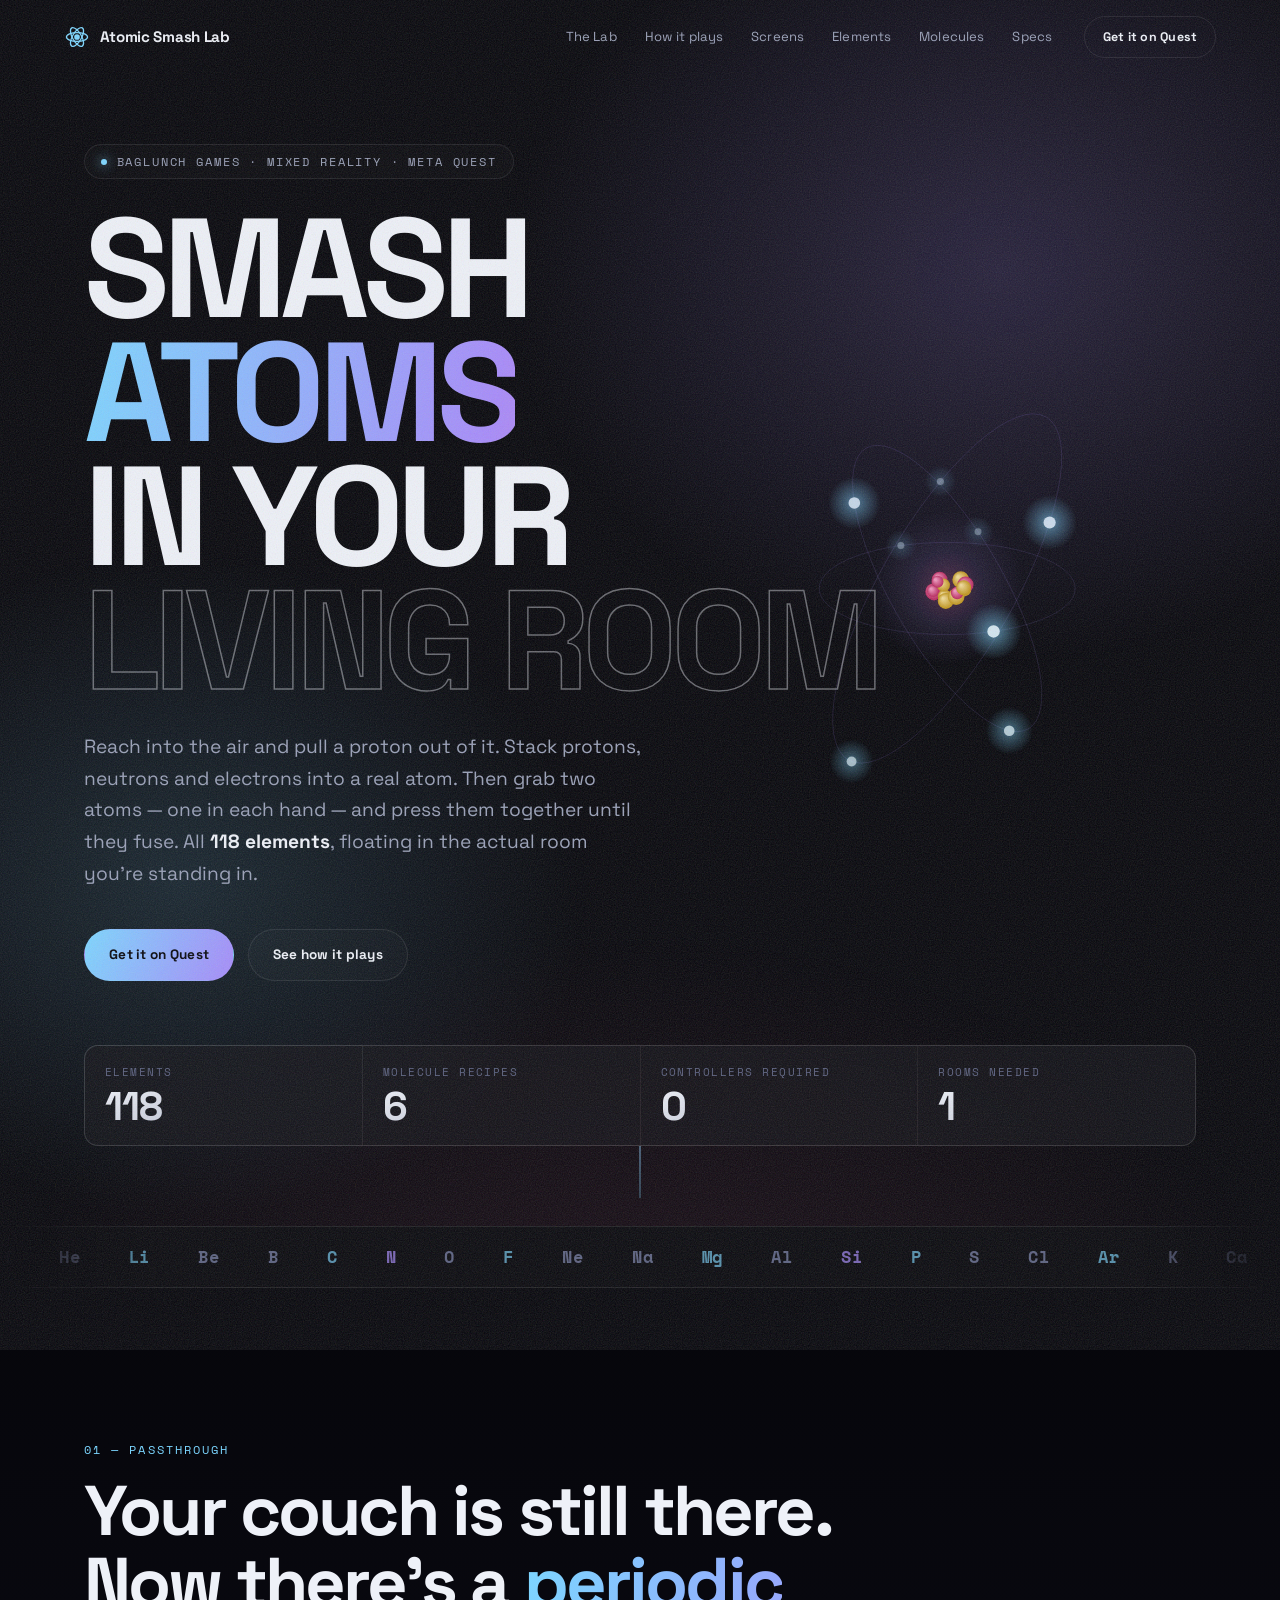
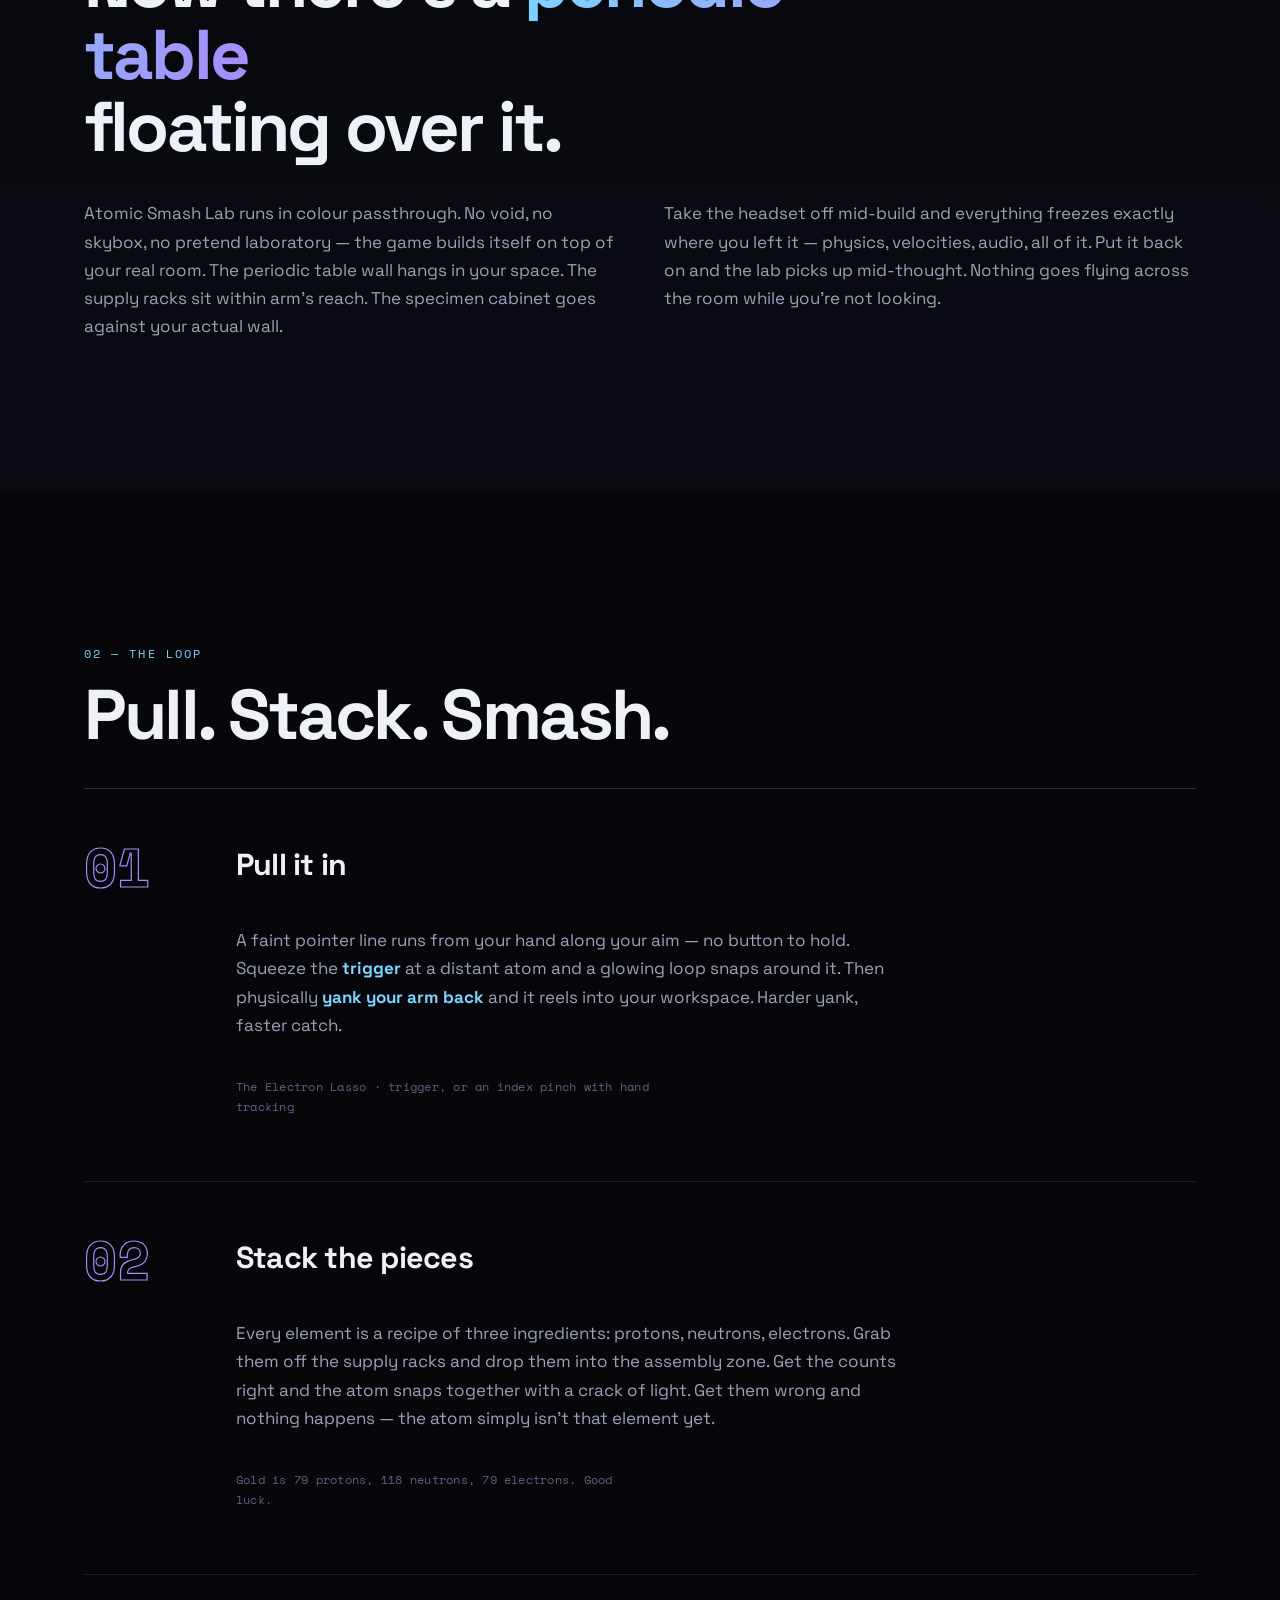
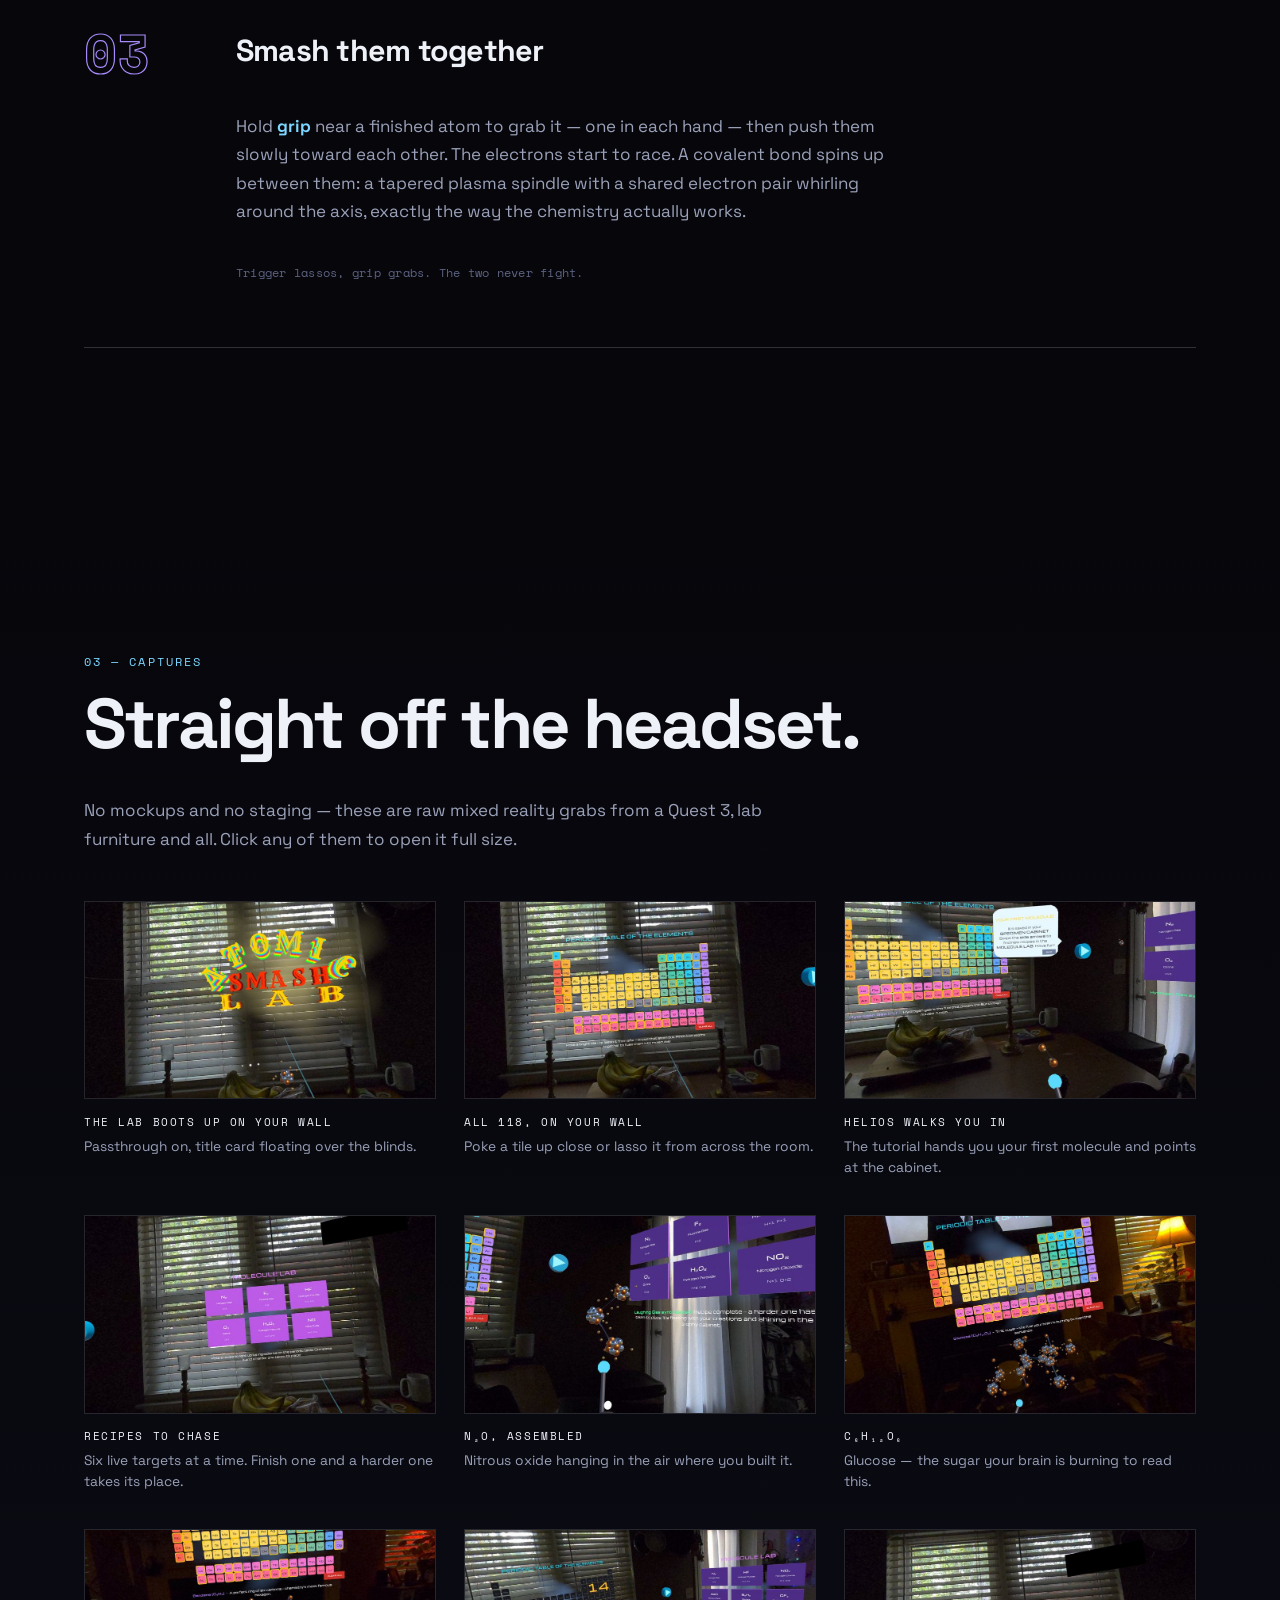
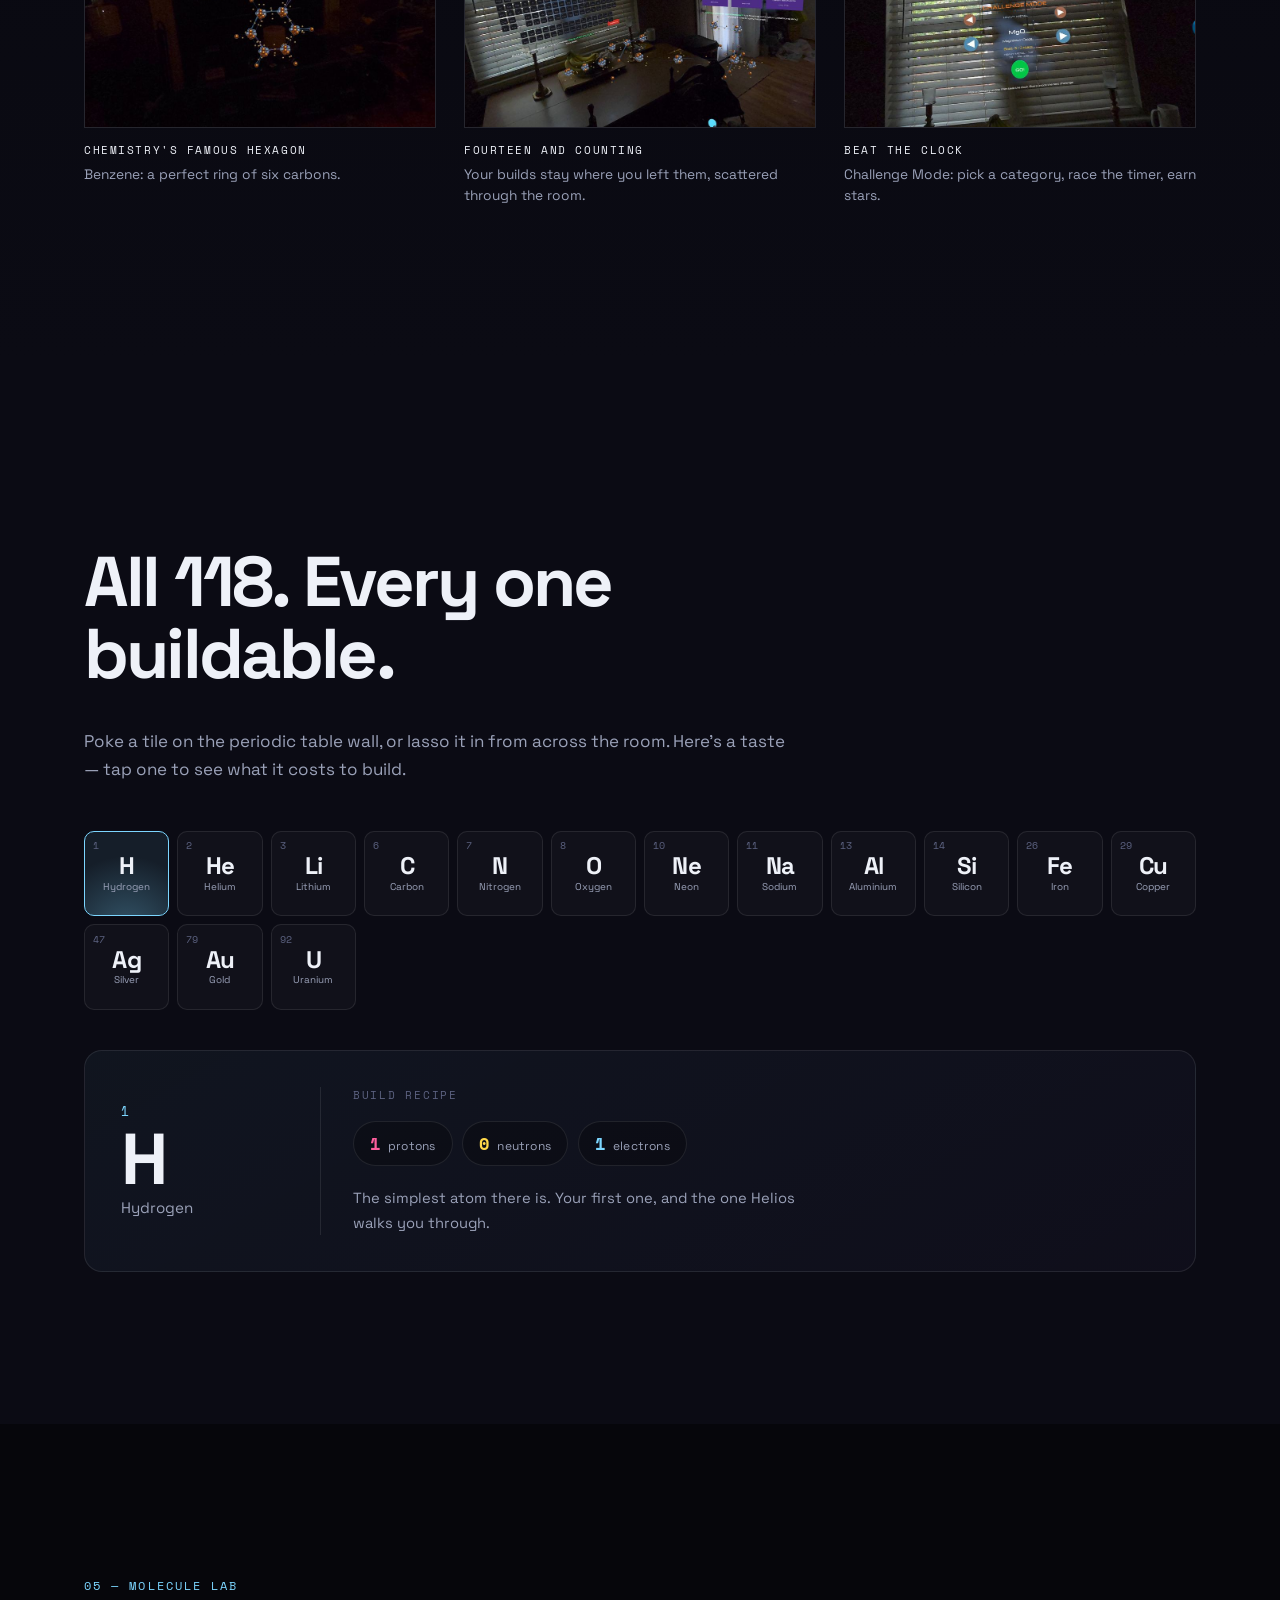
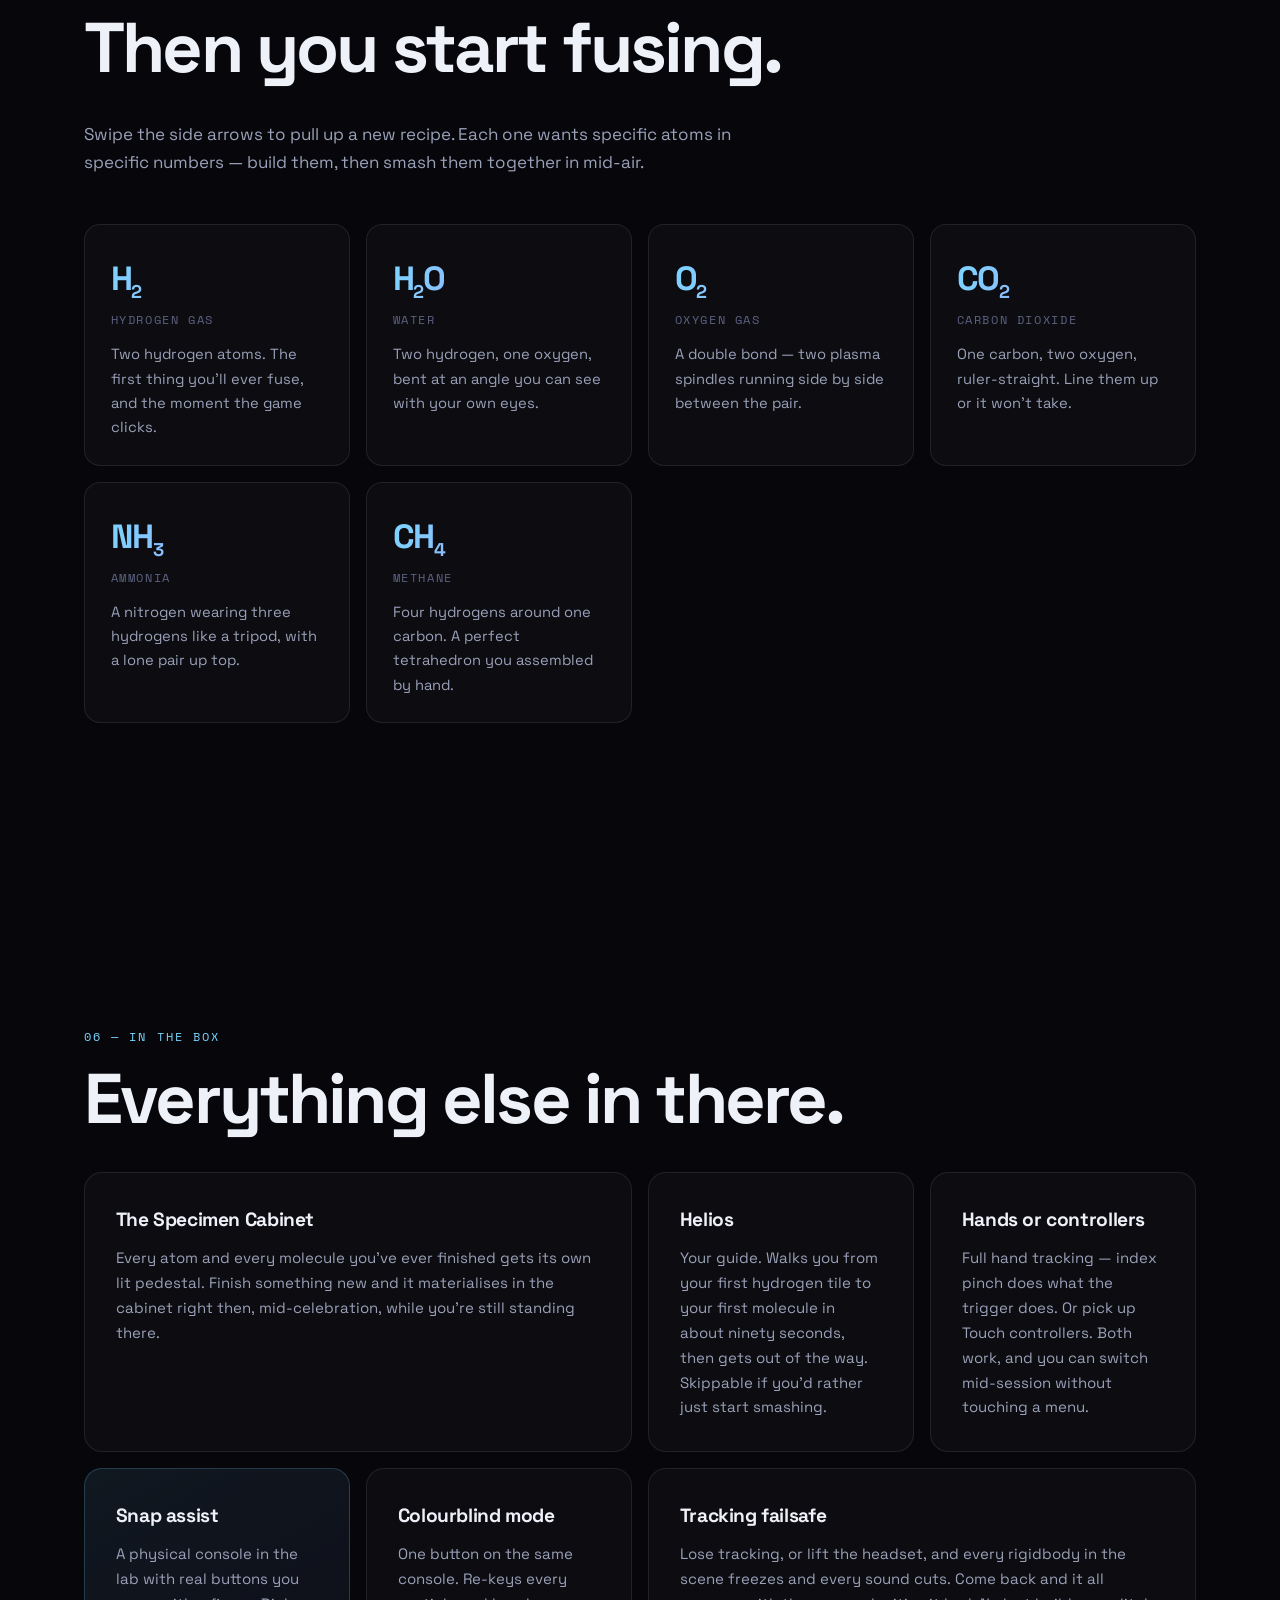
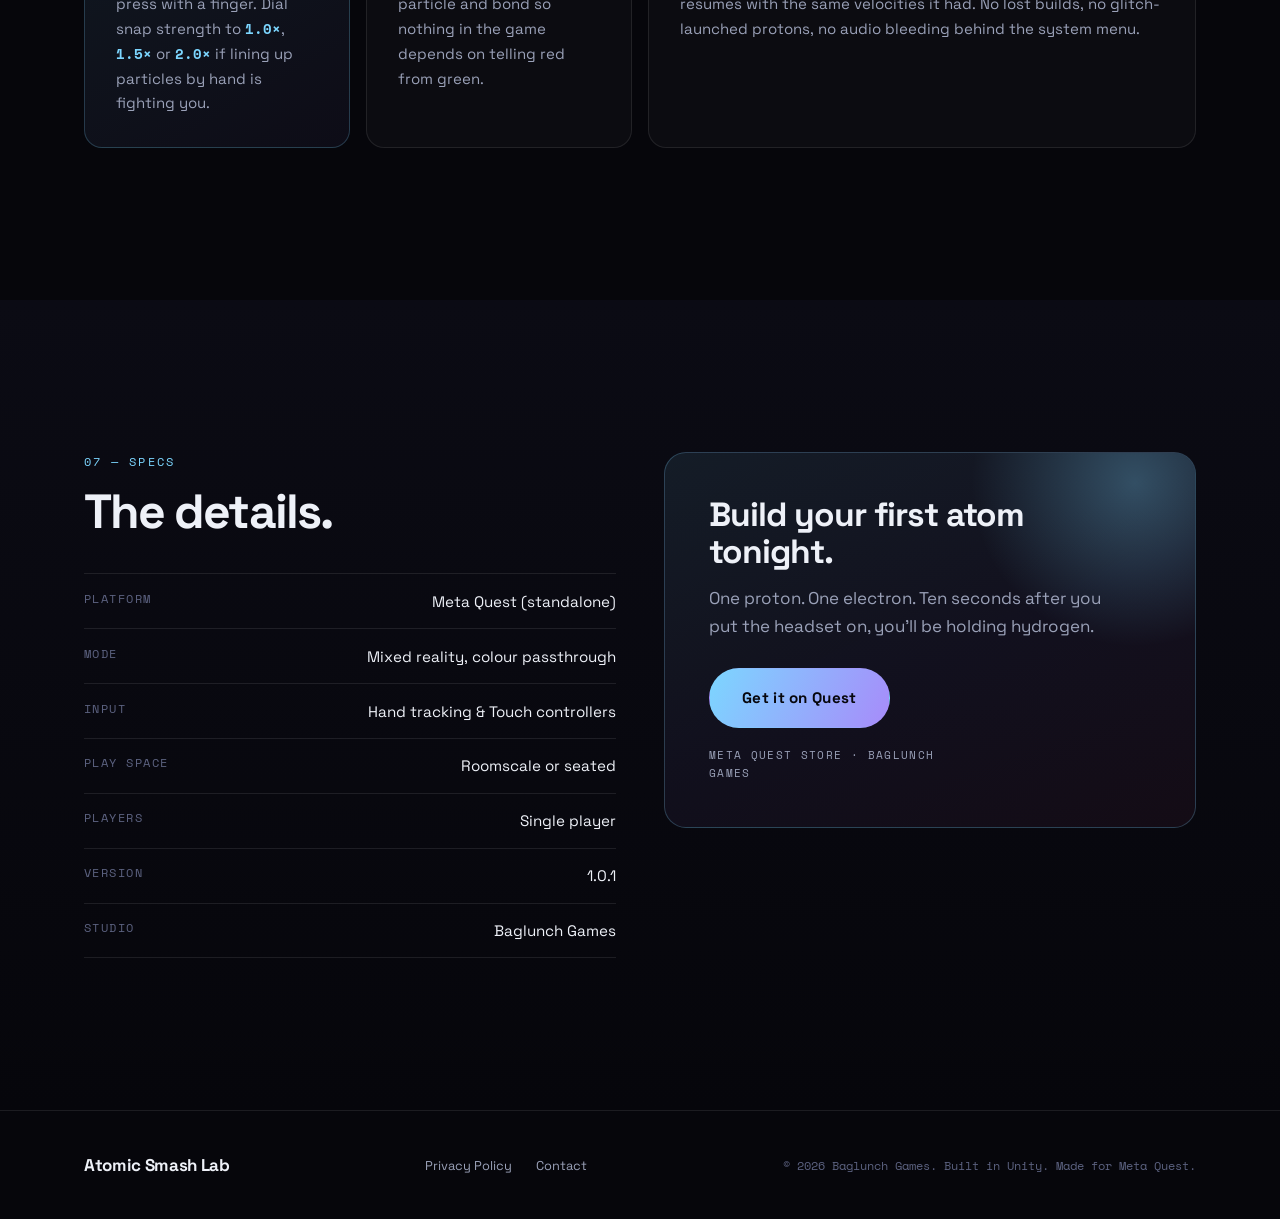
==== commit d3b15a91: "Add screenshot gallery with lightbox" ====
--- a/index.html
+++ b/index.html
@@ -34,6 +34,7 @@
   <nav class="nav__links" aria-label="Main">
     <a href="#lab">The Lab</a>
     <a href="#build">How it plays</a>
+    <a href="#gallery">Screens</a>
     <a href="#elements">Elements</a>
     <a href="#molecules">Molecules</a>
     <a href="#specs">Specs</a>
@@ -165,10 +166,78 @@
   </div>
 </section>
 
+<!-- ─────────────────────────── GALLERY ─────────────────────────── -->
+<section class="section section--shots" id="gallery">
+  <div class="wrap">
+    <p class="kicker reveal">03 &mdash; Captures</p>
+    <h2 class="big reveal">Straight off the headset.</h2>
+    <p class="lead lead--wide reveal">
+      No mockups and no staging &mdash; these are raw mixed reality grabs from a
+      Quest 3, lab furniture and all. Click any of them to open it full size.
+    </p>
+
+    <div class="shots">
+      <figure class="shot reveal">
+        <button class="shot__btn" type="button" data-full="shots/01-title-in-room.jpg" data-title="The lab boots up on your wall" aria-label="Enlarge: The lab boots up on your wall">
+          <img src="shots/01-title-in-room-thumb.jpg" alt="Passthrough on, title card floating over the blinds." width="880" height="495" loading="eager" decoding="async">
+        </button>
+        <figcaption class="shot__cap"><b>The lab boots up on your wall</b> Passthrough on, title card floating over the blinds.</figcaption>
+      </figure>
+      <figure class="shot reveal">
+        <button class="shot__btn" type="button" data-full="shots/02-periodic-table.jpg" data-title="All 118, on your wall" aria-label="Enlarge: All 118, on your wall">
+          <img src="shots/02-periodic-table-thumb.jpg" alt="Poke a tile up close or lasso it from across the room." width="880" height="495" loading="eager" decoding="async">
+        </button>
+        <figcaption class="shot__cap"><b>All 118, on your wall</b> Poke a tile up close or lasso it from across the room.</figcaption>
+      </figure>
+      <figure class="shot reveal">
+        <button class="shot__btn" type="button" data-full="shots/03-first-molecule.jpg" data-title="Helios walks you in" aria-label="Enlarge: Helios walks you in">
+          <img src="shots/03-first-molecule-thumb.jpg" alt="The tutorial hands you your first molecule and points at the cabinet." width="880" height="495" loading="eager" decoding="async">
+        </button>
+        <figcaption class="shot__cap"><b>Helios walks you in</b> The tutorial hands you your first molecule and points at the cabinet.</figcaption>
+      </figure>
+      <figure class="shot reveal">
+        <button class="shot__btn" type="button" data-full="shots/04-molecule-lab.jpg" data-title="Recipes to chase" aria-label="Enlarge: Recipes to chase">
+          <img src="shots/04-molecule-lab-thumb.jpg" alt="Six live targets at a time. Finish one and a harder one takes its place." width="880" height="495" loading="lazy" decoding="async">
+        </button>
+        <figcaption class="shot__cap"><b>Recipes to chase</b> Six live targets at a time. Finish one and a harder one takes its place.</figcaption>
+      </figure>
+      <figure class="shot reveal">
+        <button class="shot__btn" type="button" data-full="shots/05-laughing-gas.jpg" data-title="N&#8322;O, assembled" aria-label="Enlarge: N&#8322;O, assembled">
+          <img src="shots/05-laughing-gas-thumb.jpg" alt="Nitrous oxide hanging in the air where you built it." width="880" height="495" loading="lazy" decoding="async">
+        </button>
+        <figcaption class="shot__cap"><b>N&#8322;O, assembled</b> Nitrous oxide hanging in the air where you built it.</figcaption>
+      </figure>
+      <figure class="shot reveal">
+        <button class="shot__btn" type="button" data-full="shots/06-glucose.jpg" data-title="C&#8326;H&#8321;&#8322;O&#8326;" aria-label="Enlarge: C&#8326;H&#8321;&#8322;O&#8326;">
+          <img src="shots/06-glucose-thumb.jpg" alt="Glucose - the sugar your brain is burning to read this." width="880" height="495" loading="lazy" decoding="async">
+        </button>
+        <figcaption class="shot__cap"><b>C&#8326;H&#8321;&#8322;O&#8326;</b> Glucose &mdash; the sugar your brain is burning to read this.</figcaption>
+      </figure>
+      <figure class="shot reveal">
+        <button class="shot__btn" type="button" data-full="shots/07-benzene.jpg" data-title="Chemistry's famous hexagon" aria-label="Enlarge: Chemistry's famous hexagon">
+          <img src="shots/07-benzene-thumb.jpg" alt="Benzene: a perfect ring of six carbons." width="880" height="495" loading="lazy" decoding="async">
+        </button>
+        <figcaption class="shot__cap"><b>Chemistry's famous hexagon</b> Benzene: a perfect ring of six carbons.</figcaption>
+      </figure>
+      <figure class="shot reveal">
+        <button class="shot__btn" type="button" data-full="shots/08-room-full.jpg" data-title="Fourteen and counting" aria-label="Enlarge: Fourteen and counting">
+          <img src="shots/08-room-full-thumb.jpg" alt="Your builds stay where you left them, scattered through the room." width="880" height="495" loading="lazy" decoding="async">
+        </button>
+        <figcaption class="shot__cap"><b>Fourteen and counting</b> Your builds stay where you left them, scattered through the room.</figcaption>
+      </figure>
+      <figure class="shot reveal">
+        <button class="shot__btn" type="button" data-full="shots/09-challenge-mode.jpg" data-title="Beat the clock" aria-label="Enlarge: Beat the clock">
+          <img src="shots/09-challenge-mode-thumb.jpg" alt="Challenge Mode: pick a category, race the timer, earn stars." width="880" height="495" loading="lazy" decoding="async">
+        </button>
+        <figcaption class="shot__cap"><b>Beat the clock</b> Challenge Mode: pick a category, race the timer, earn stars.</figcaption>
+      </figure>
+    </div>
+  </div>
+</section>
 <!-- ─────────────────────────── ELEMENTS ─────────────────────────── -->
 <section class="section section--elements" id="elements">
   <div class="wrap">
-    <p class="kicker reveal">03 — The wall</p>
+    <p class="kicker reveal">04 — The wall</p>
     <h2 class="big reveal">All 118. Every one buildable.</h2>
     <p class="lead lead--wide reveal">
       Poke a tile on the periodic table wall, or lasso it in from across the
@@ -195,7 +264,7 @@
 <!-- ─────────────────────────── MOLECULES ─────────────────────────── -->
 <section class="section section--mol" id="molecules">
   <div class="wrap">
-    <p class="kicker reveal">04 — Molecule Lab</p>
+    <p class="kicker reveal">05 — Molecule Lab</p>
     <h2 class="big reveal">Then you start fusing.</h2>
     <p class="lead lead--wide reveal">
       Swipe the side arrows to pull up a new recipe. Each one wants specific
@@ -241,7 +310,7 @@
 <!-- ─────────────────────────── BENTO ─────────────────────────── -->
 <section class="section section--bento">
   <div class="wrap">
-    <p class="kicker reveal">05 — In the box</p>
+    <p class="kicker reveal">06 — In the box</p>
     <h2 class="big reveal">Everything else in there.</h2>
 
     <div class="bento">
@@ -307,7 +376,7 @@
   <div class="wrap">
     <div class="specs__grid">
       <div>
-        <p class="kicker reveal">06 — Specs</p>
+        <p class="kicker reveal">07 — Specs</p>
         <h2 class="big big--sm reveal">The details.</h2>
         <dl class="spec reveal">
           <div><dt>Platform</dt><dd>Meta Quest (standalone)</dd></div>
@@ -347,5 +416,15 @@
 </footer>
 
 <script src="app.js"></script>
+<div class="lb" id="lb" role="dialog" aria-modal="true" aria-label="Screenshot viewer" hidden>
+  <button class="lb__close" id="lbClose" type="button" aria-label="Close">&times;</button>
+  <button class="lb__nav lb__nav--prev" id="lbPrev" type="button" aria-label="Previous">&#8249;</button>
+  <figure class="lb__stage">
+    <img class="lb__img" id="lbImg" src="" alt="">
+    <figcaption class="lb__cap" id="lbCap"></figcaption>
+  </figure>
+  <button class="lb__nav lb__nav--next" id="lbNext" type="button" aria-label="Next">&#8250;</button>
+</div>
+
 </body>
 </html>
--- a/styles.css
+++ b/styles.css
@@ -447,3 +447,75 @@
   html{ scroll-behavior:auto; }
   .grain{ display:none; }
 }
+
+/* ── screenshot gallery ─────────────────────────────────── */
+.section--shots{ background:linear-gradient(180deg,var(--bg),var(--bg-2)); }
+
+.shots{
+  display:grid;
+  grid-template-columns:repeat(auto-fit,minmax(320px,1fr));
+  gap:2.25rem 1.75rem;
+  margin-top:3rem;
+}
+.shot{ margin:0; display:flex; flex-direction:column; gap:.85rem; }
+
+.shot__btn{
+  display:block; padding:0; border:1px solid var(--line); background:var(--card);
+  cursor:zoom-in; overflow:hidden; position:relative; line-height:0;
+  transition:border-color .4s var(--ease), transform .4s var(--ease);
+}
+.shot__btn::after{
+  content:""; position:absolute; inset:0; pointer-events:none;
+  background:linear-gradient(180deg,transparent 55%,rgba(6,6,11,.5));
+  opacity:0; transition:opacity .4s var(--ease);
+}
+.shot__btn img{ width:100%; height:auto; aspect-ratio:16/9; object-fit:cover; display:block; }
+.shot__btn:hover, .shot__btn:focus-visible{ border-color:var(--cyan); transform:translateY(-3px); }
+.shot__btn:hover::after, .shot__btn:focus-visible::after{ opacity:1; }
+.shot__btn:focus-visible{ outline:2px solid var(--cyan); outline-offset:3px; }
+
+.shot__cap{ font-size:.86rem; color:var(--ink-dim); line-height:1.55; }
+.shot__cap b{
+  display:block; color:var(--ink); font-weight:500;
+  font-family:var(--mono); font-size:.7rem; letter-spacing:.14em;
+  text-transform:uppercase; margin-bottom:.35rem;
+}
+
+/* ── lightbox ───────────────────────────────────────────── */
+.lb{
+  position:fixed; inset:0; z-index:200; display:grid;
+  grid-template-columns:auto 1fr auto; align-items:center; gap:.5rem;
+  padding:clamp(1rem,4vw,3rem);
+  background:rgba(4,4,9,.94); backdrop-filter:blur(14px);
+  opacity:0; transition:opacity .32s var(--ease);
+}
+.lb[hidden]{ display:none; }
+.lb.is-open{ opacity:1; }
+
+.lb__stage{ margin:0; display:flex; flex-direction:column; align-items:center; gap:1rem; min-width:0; }
+.lb__img{
+  max-width:100%; max-height:78vh; width:auto; height:auto;
+  border:1px solid var(--line); box-shadow:0 30px 90px rgba(0,0,0,.65);
+}
+.lb__cap{ color:var(--ink-dim); font-size:.9rem; text-align:center; max-width:60ch; }
+
+.lb__nav, .lb__close{
+  background:rgba(255,255,255,.04); border:1px solid var(--line); color:var(--ink);
+  cursor:pointer; line-height:1; transition:background .3s var(--ease), border-color .3s var(--ease);
+}
+.lb__nav{ width:3rem; height:3rem; font-size:1.6rem; }
+.lb__nav:hover, .lb__close:hover{ background:rgba(255,255,255,.1); border-color:var(--cyan); }
+.lb__nav:focus-visible, .lb__close:focus-visible{ outline:2px solid var(--cyan); outline-offset:2px; }
+.lb__close{
+  position:absolute; top:clamp(1rem,3vw,2rem); right:clamp(1rem,3vw,2rem);
+  width:2.75rem; height:2.75rem; font-size:1.5rem; z-index:2;
+}
+
+@media (max-width:640px){
+  .lb{ grid-template-columns:1fr; grid-template-areas:"stage"; }
+  .lb__stage{ grid-area:stage; }
+  .lb__nav{ position:absolute; bottom:clamp(1rem,4vw,2rem); z-index:2; }
+  .lb__nav--prev{ left:clamp(1rem,6vw,3rem); }
+  .lb__nav--next{ right:clamp(1rem,6vw,3rem); }
+  .lb__img{ max-height:64vh; }
+}
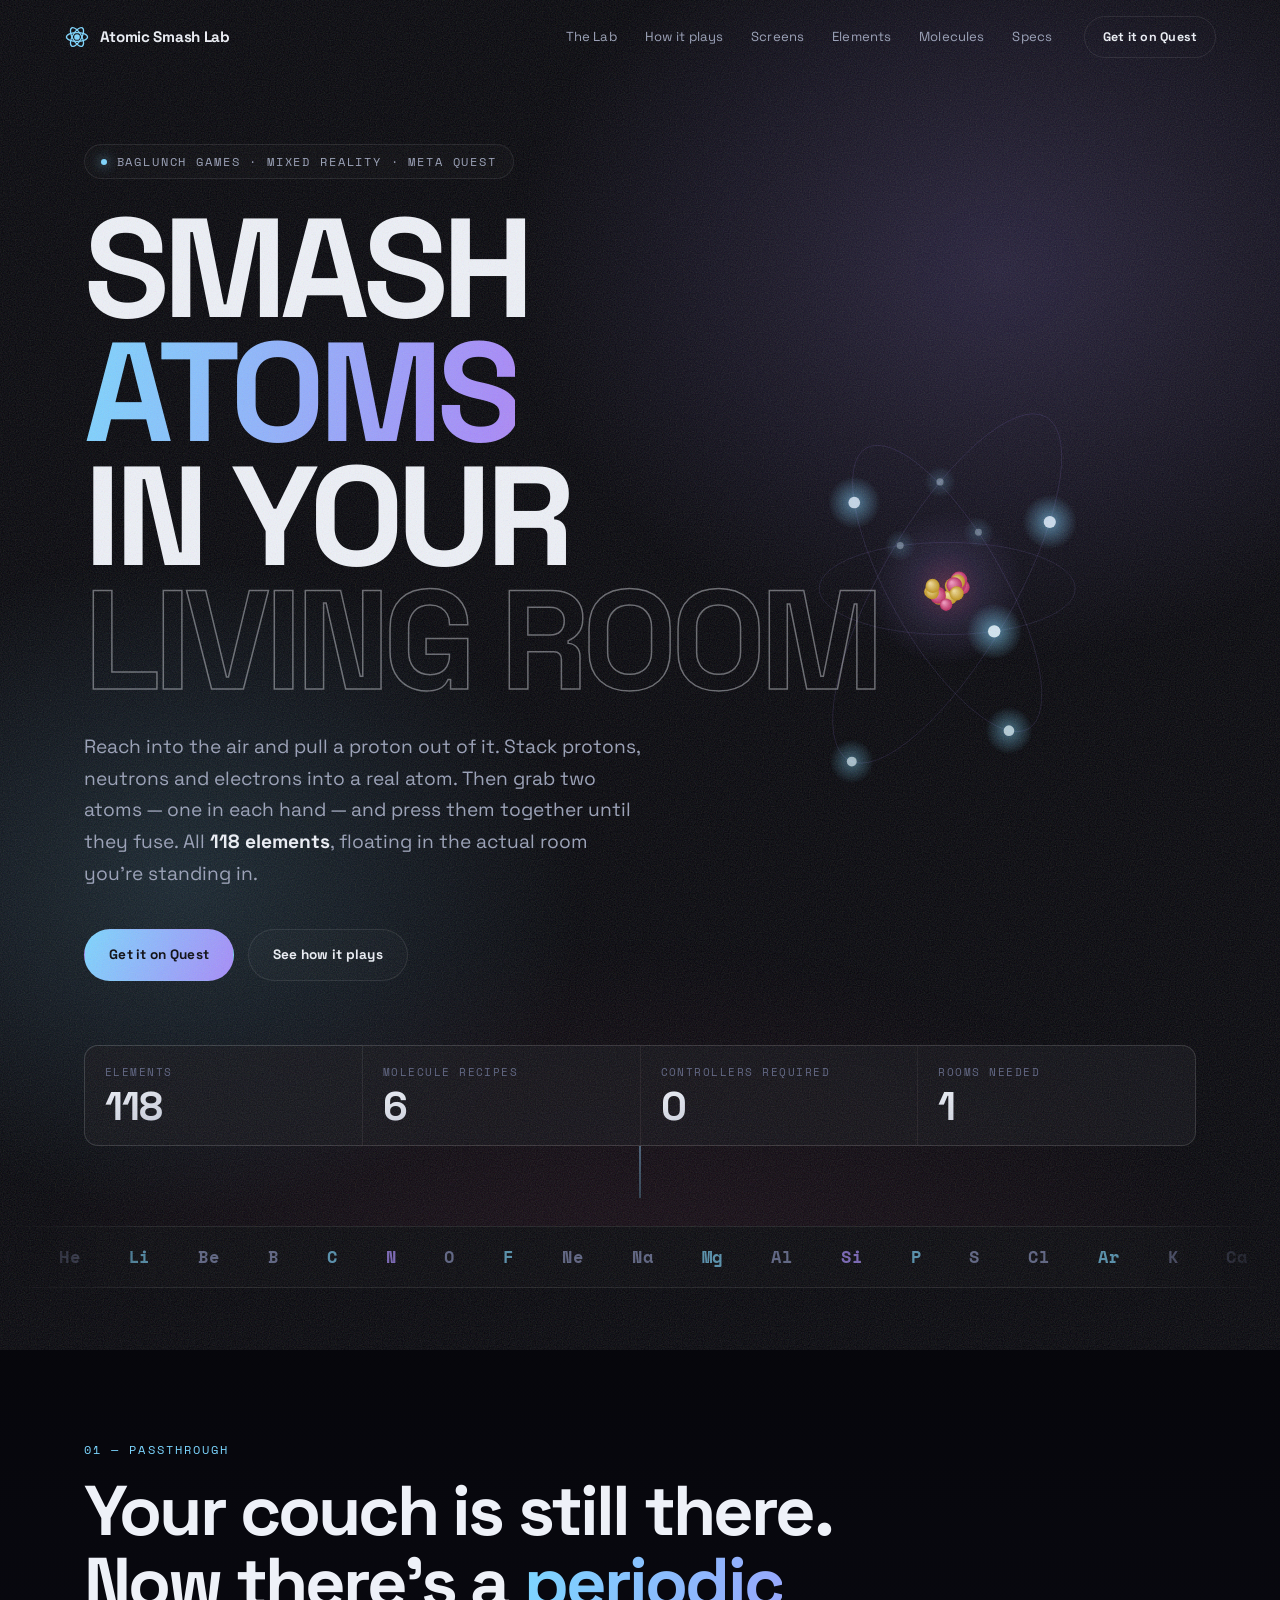
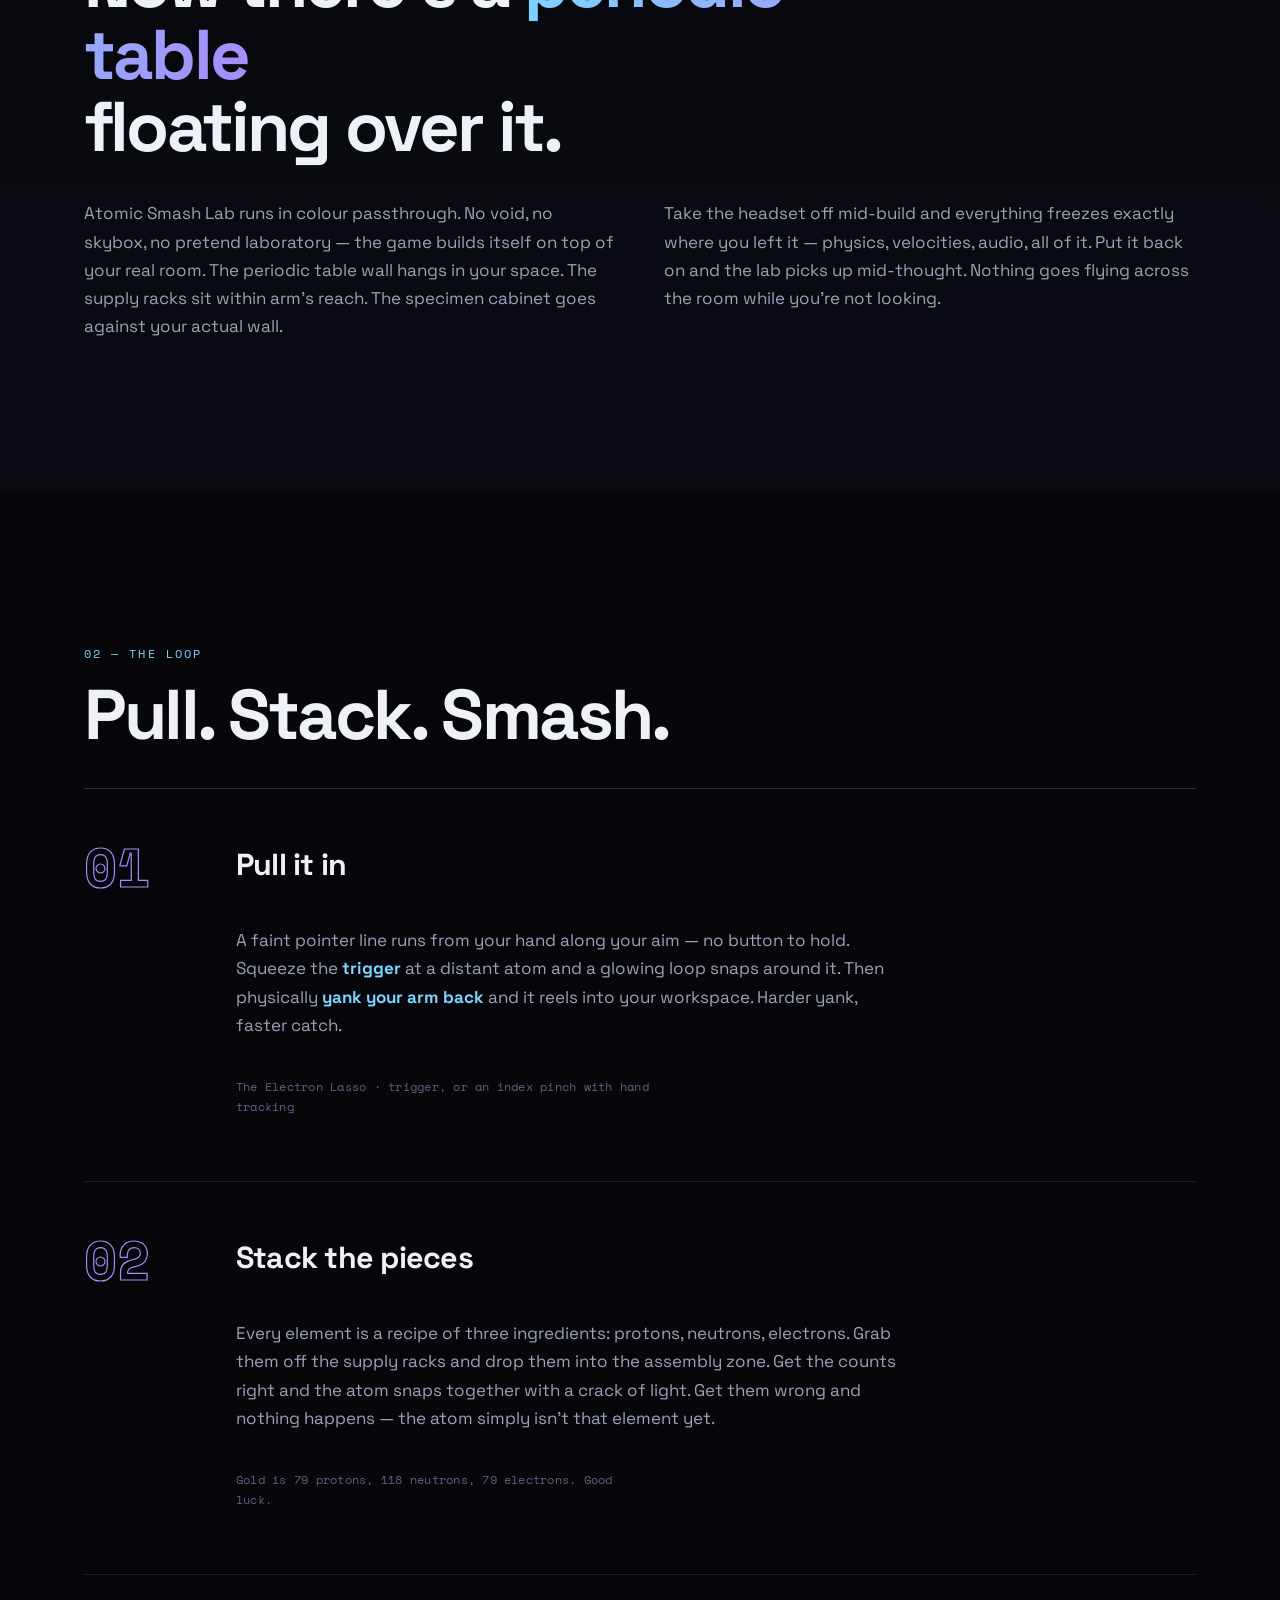
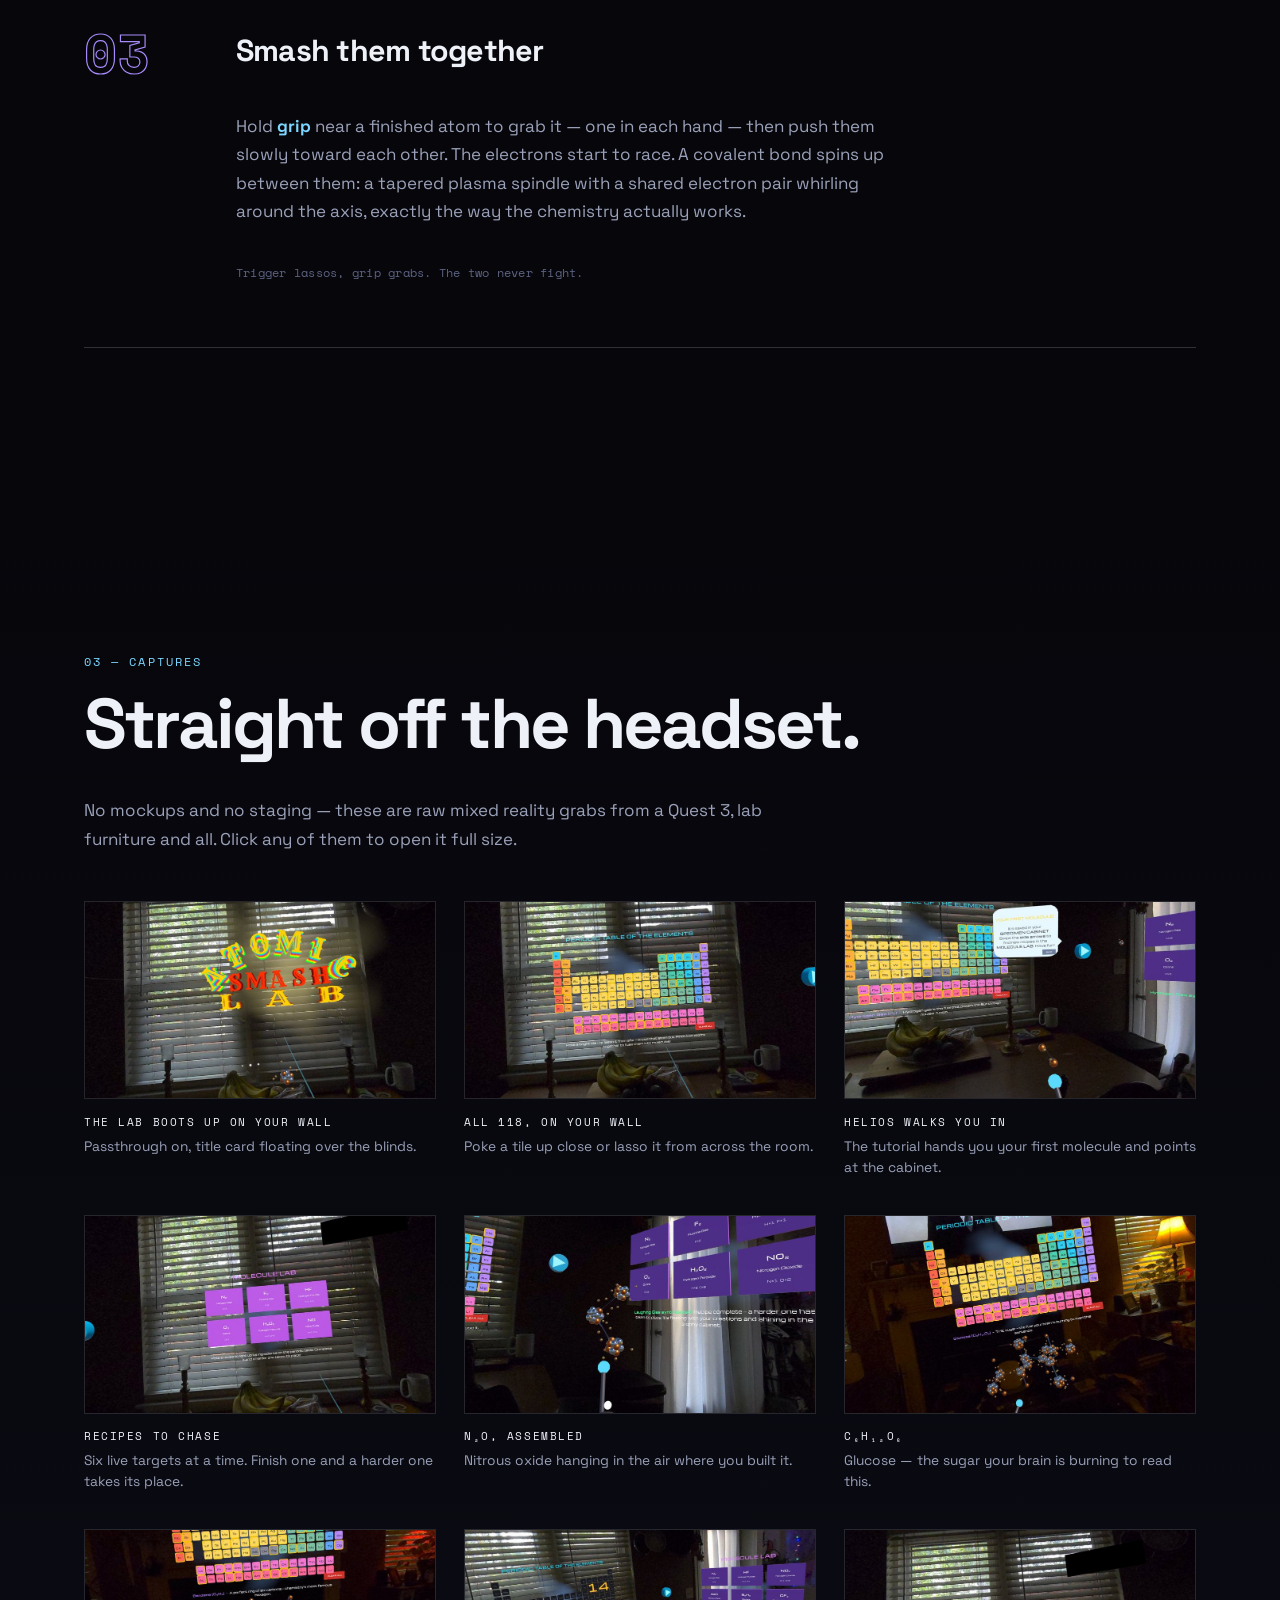
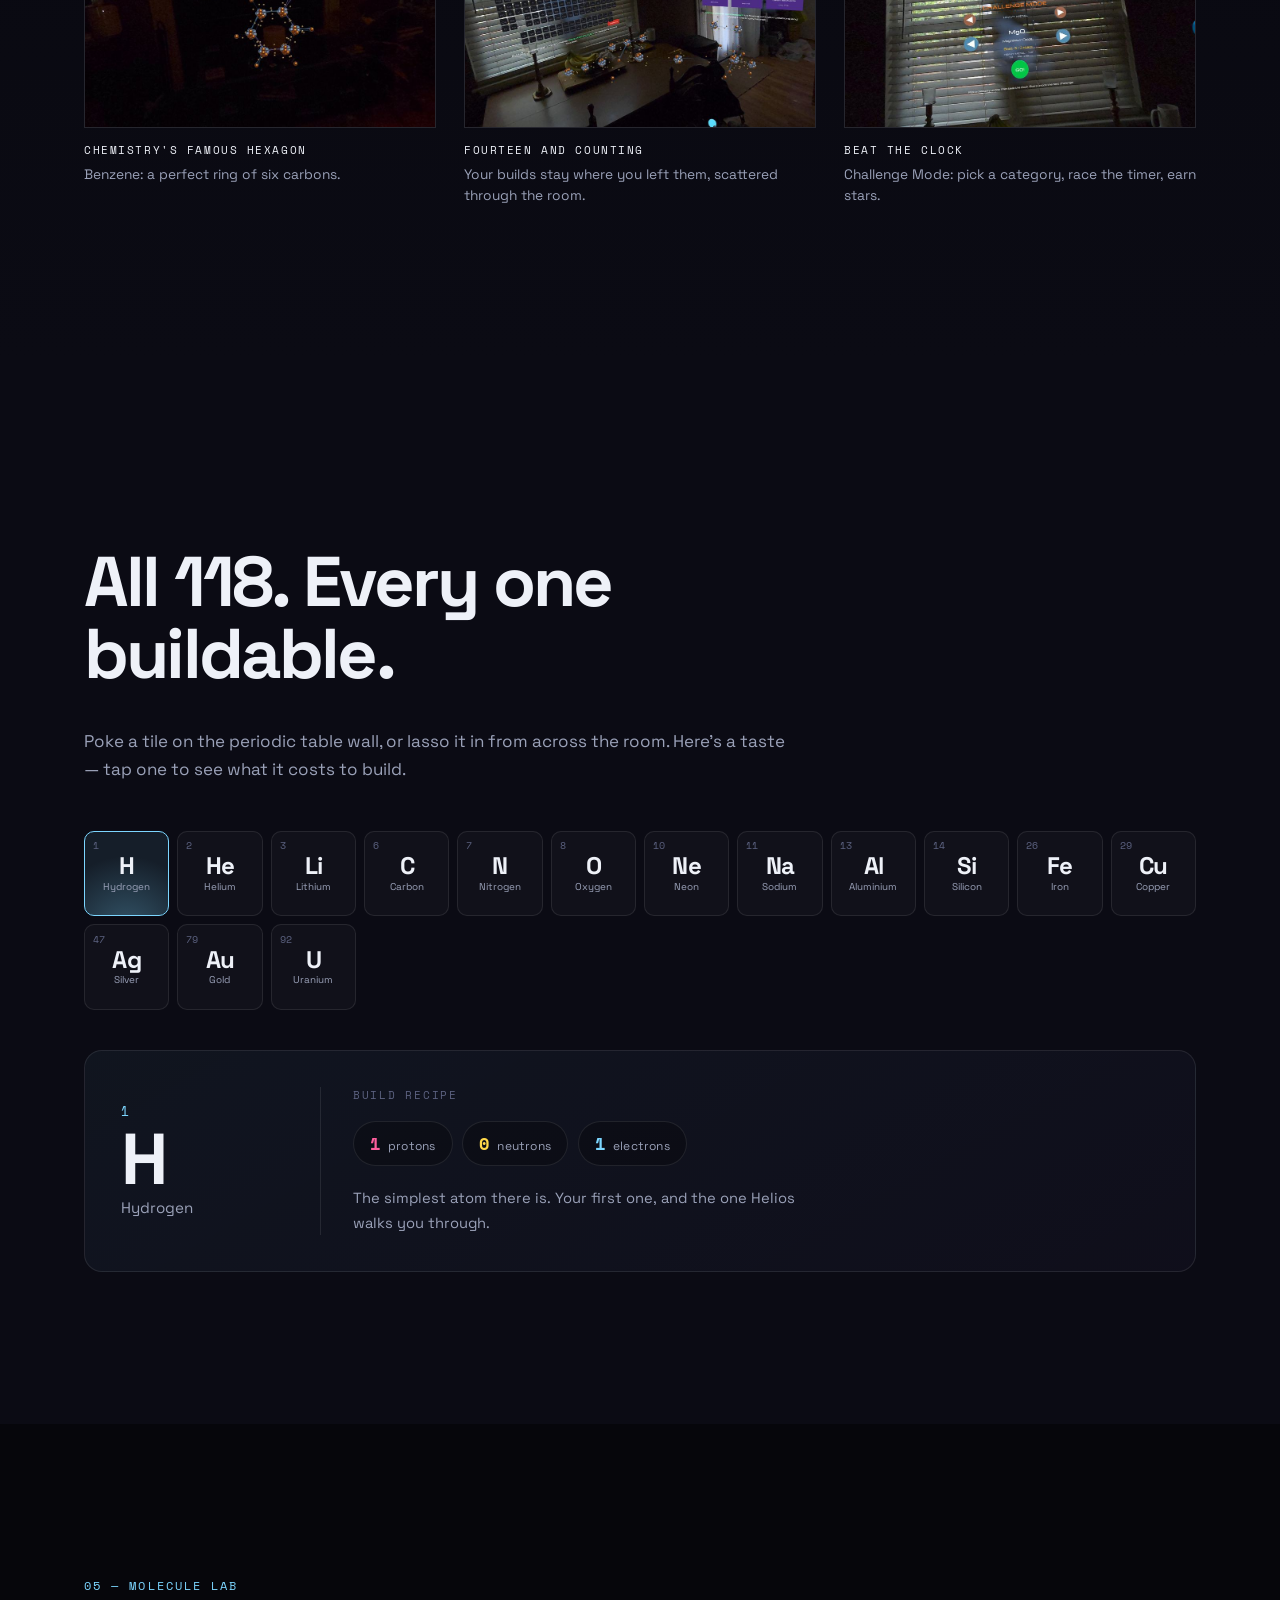
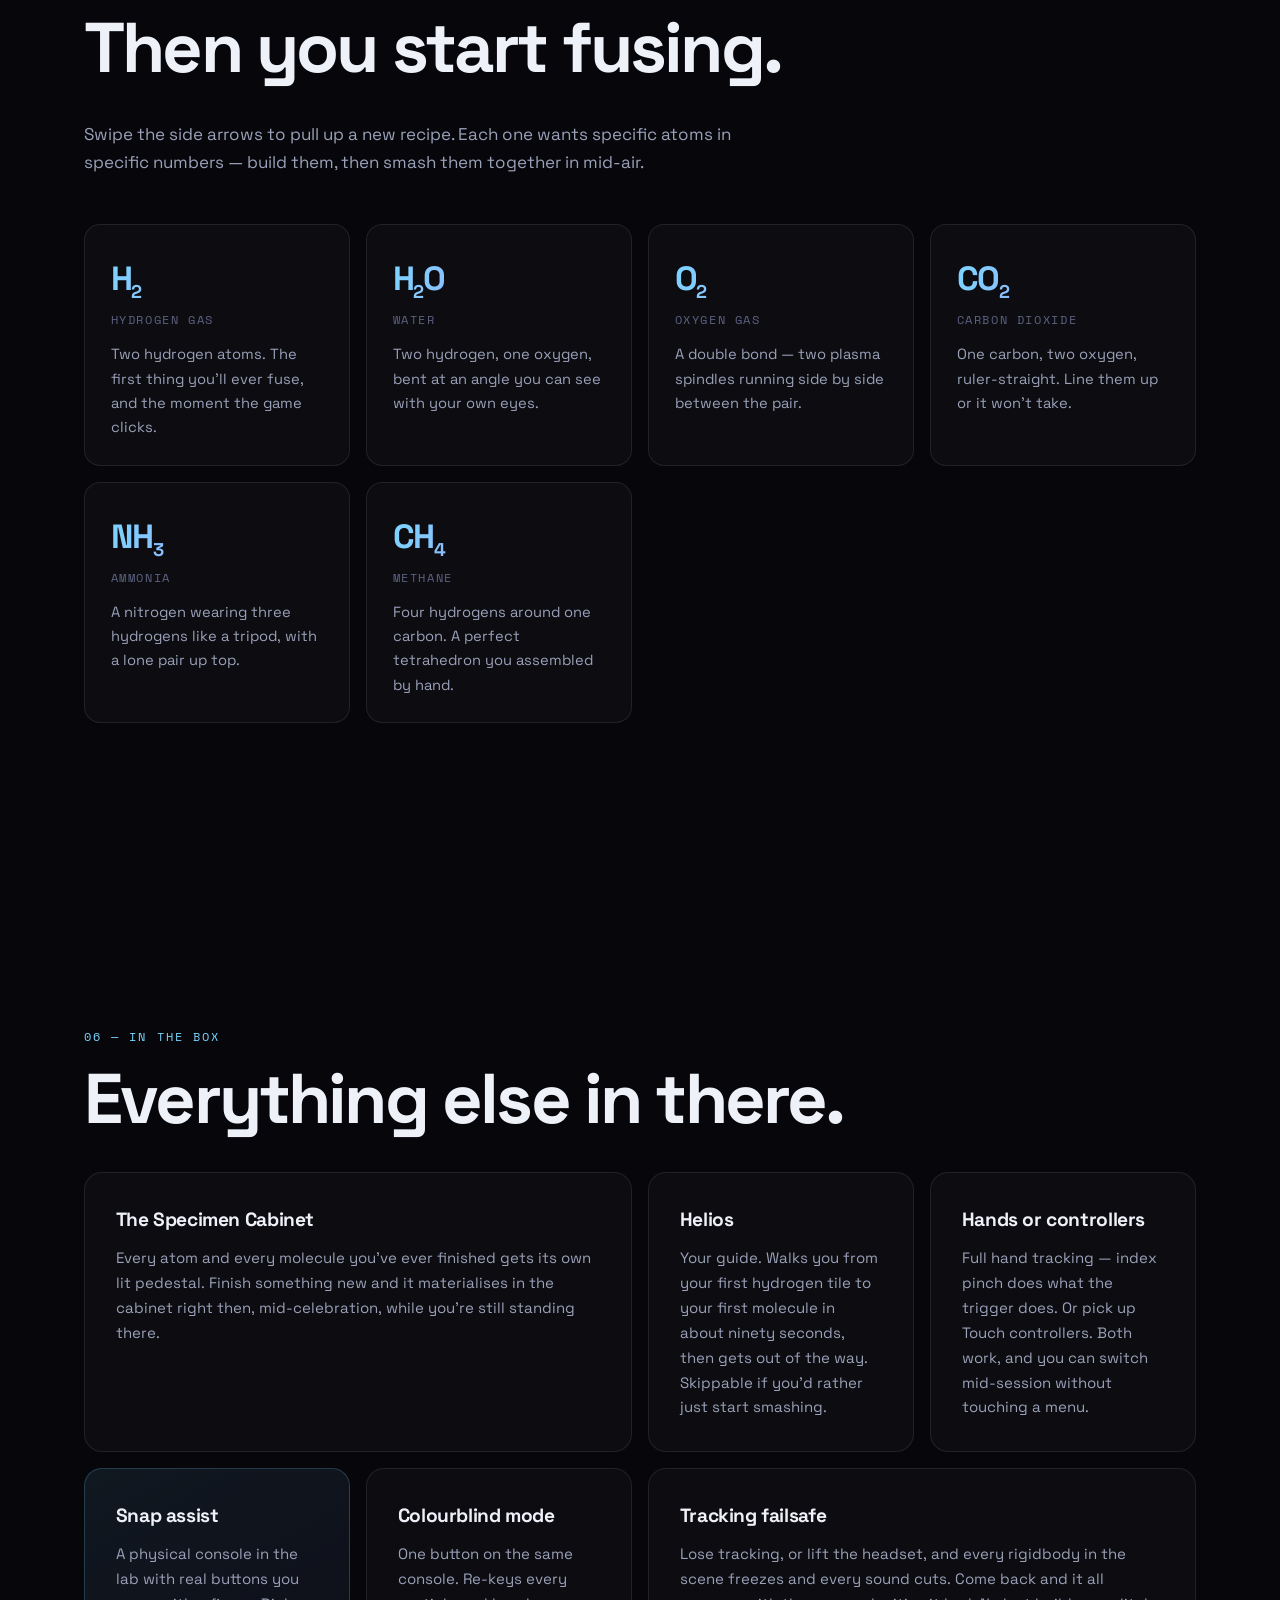
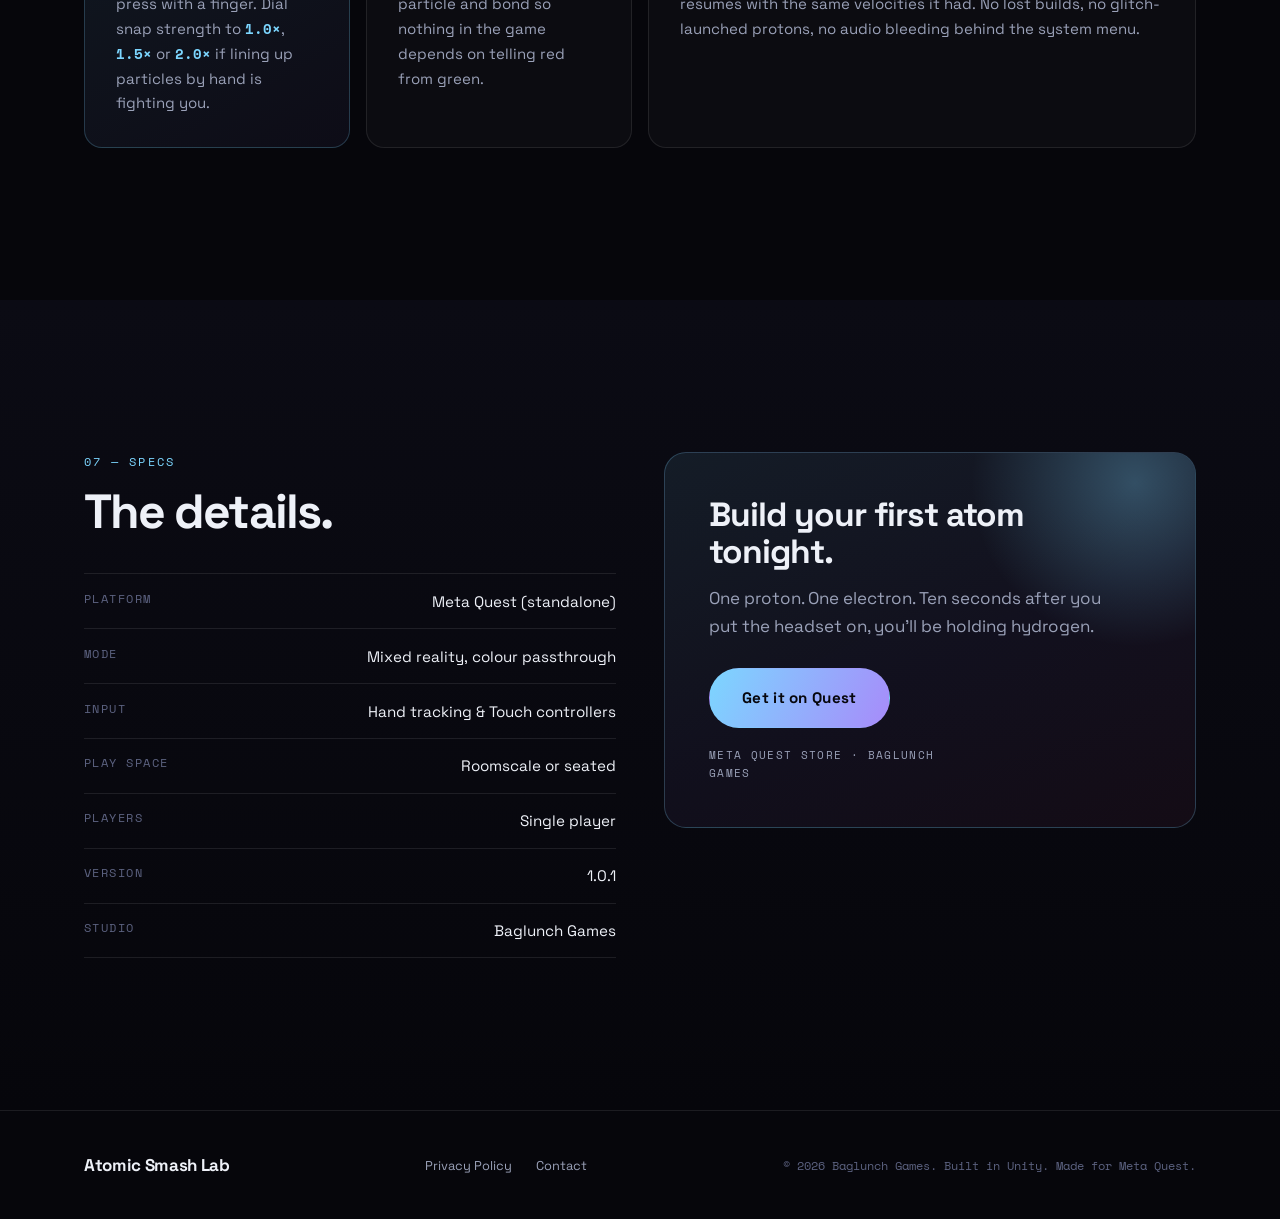
==== commit 6622924e: "Fix lightbox: move markup above script tag so handlers bind" ====
--- a/index.html
+++ b/index.html
@@ -415,7 +415,6 @@
   </div>
 </footer>
 
-<script src="app.js"></script>
 <div class="lb" id="lb" role="dialog" aria-modal="true" aria-label="Screenshot viewer" hidden>
   <button class="lb__close" id="lbClose" type="button" aria-label="Close">&times;</button>
   <button class="lb__nav lb__nav--prev" id="lbPrev" type="button" aria-label="Previous">&#8249;</button>
@@ -426,5 +425,7 @@
   <button class="lb__nav lb__nav--next" id="lbNext" type="button" aria-label="Next">&#8250;</button>
 </div>
 
+<script src="app.js"></script>
+
 </body>
 </html>
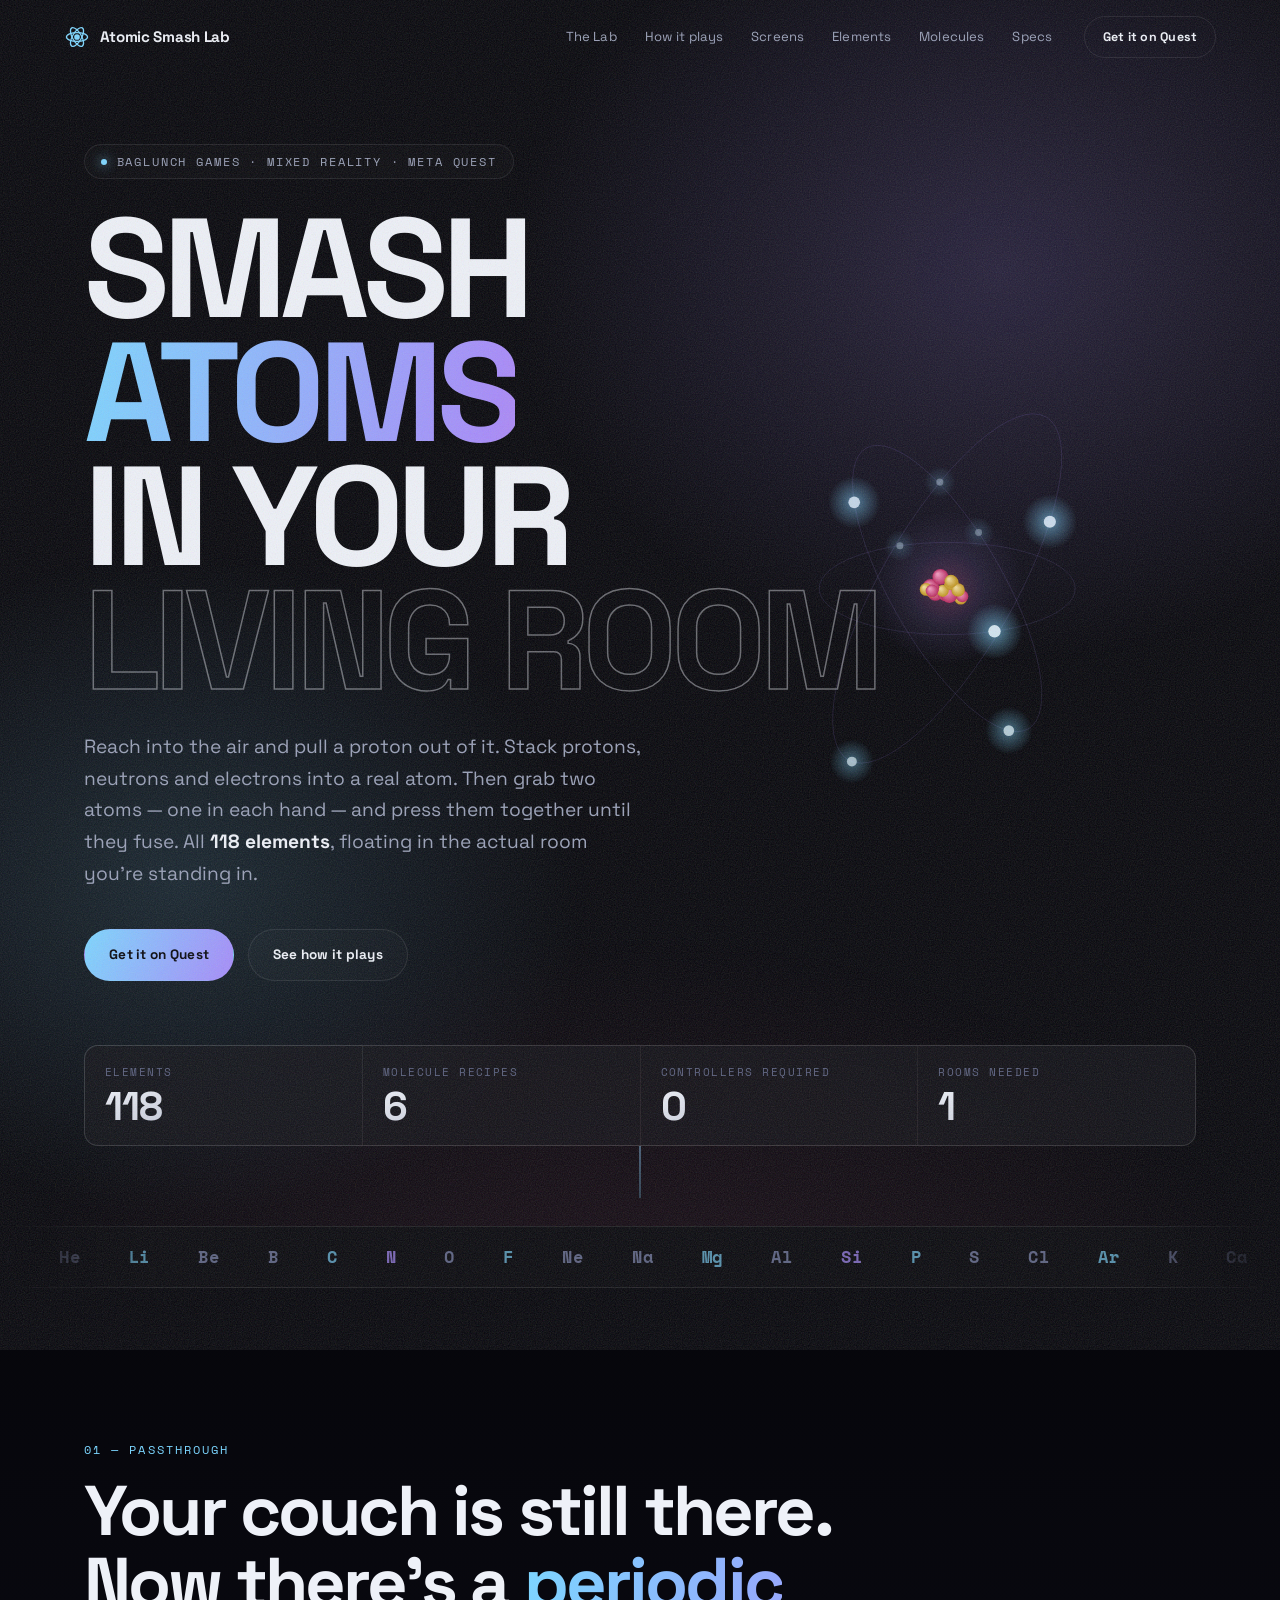
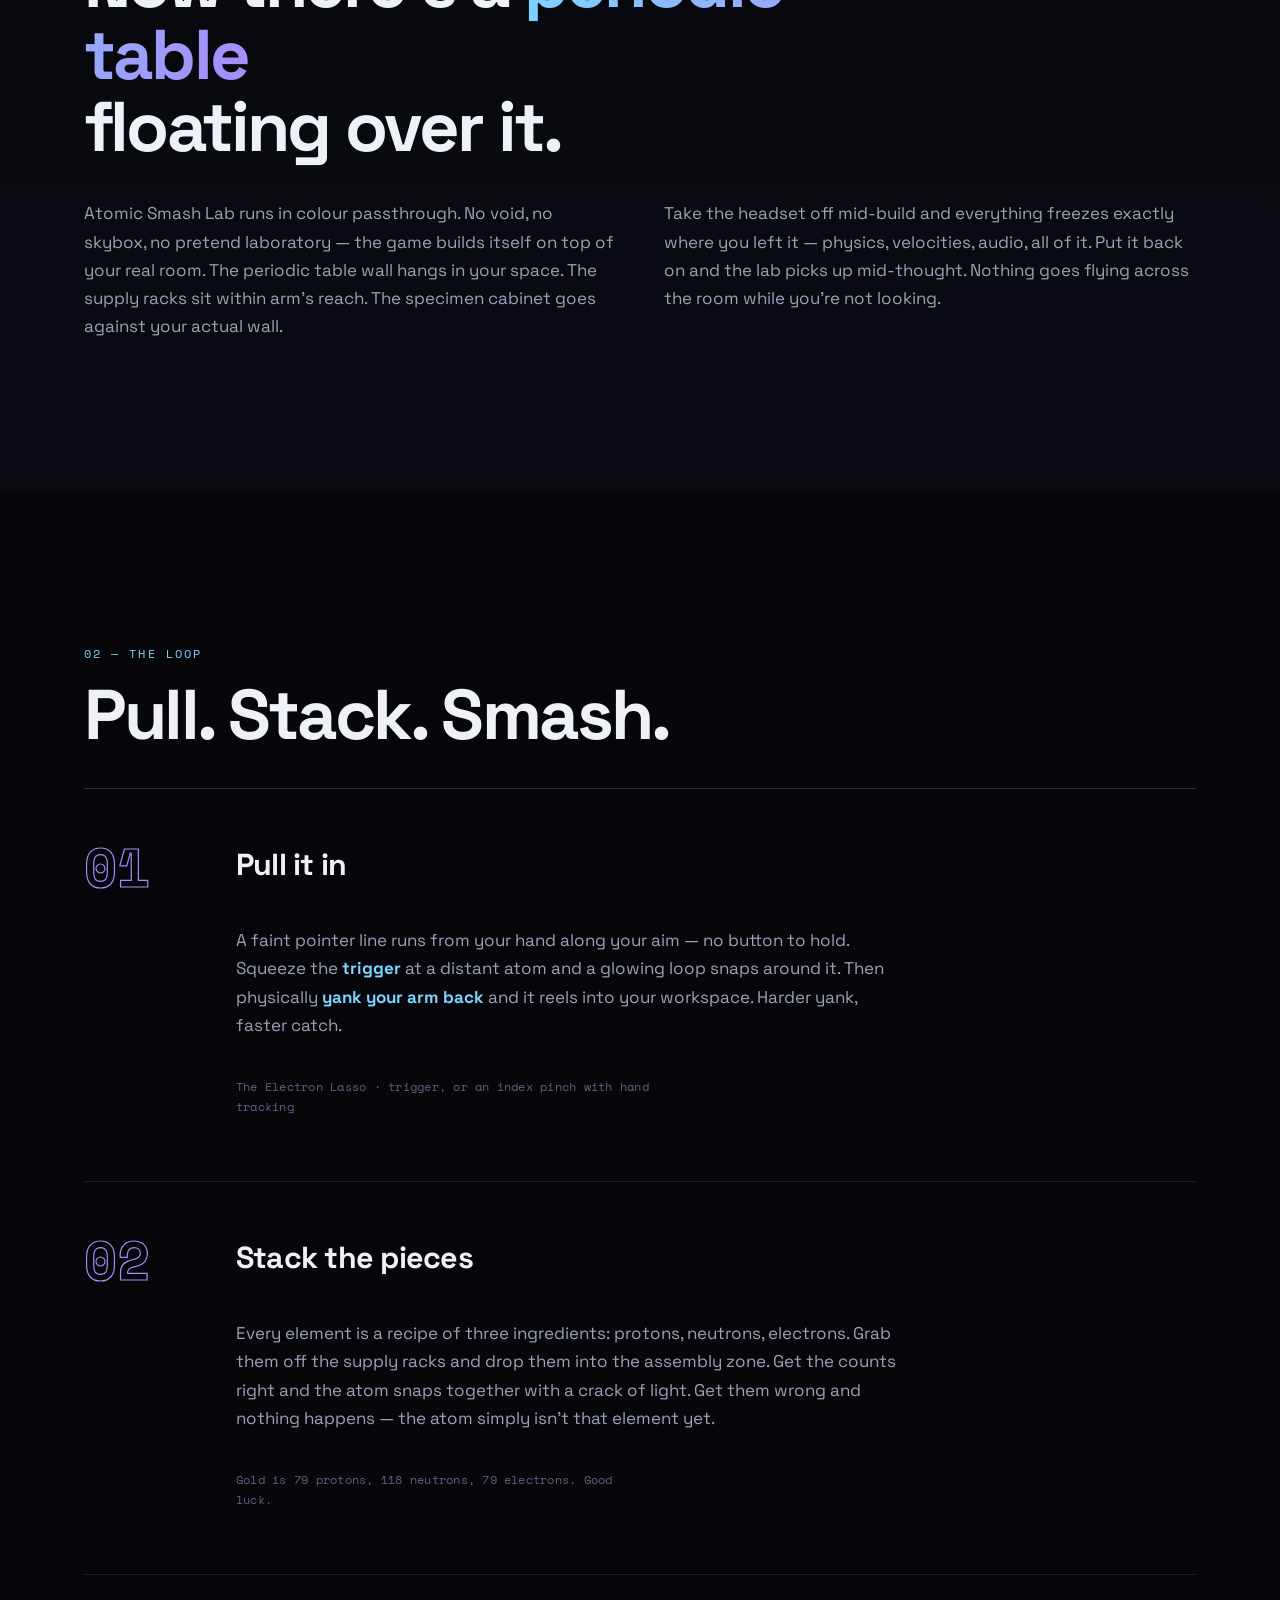
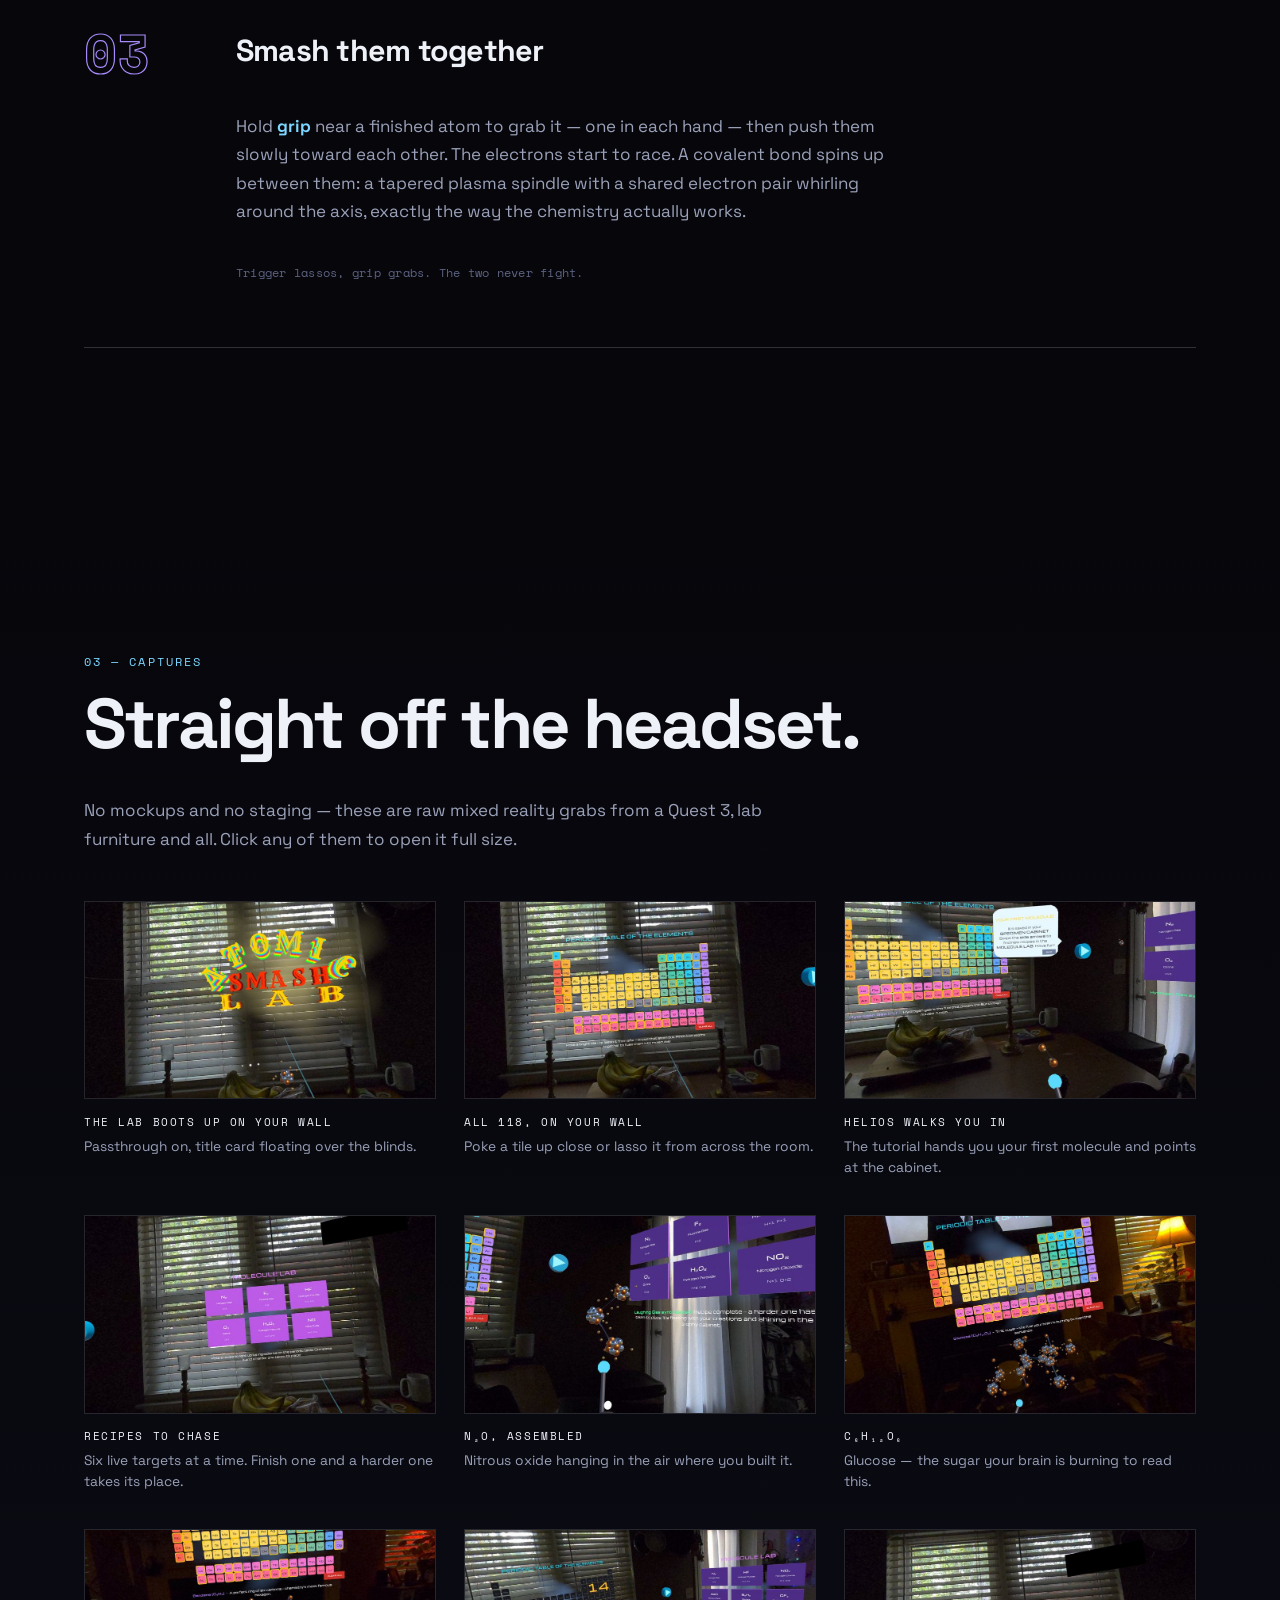
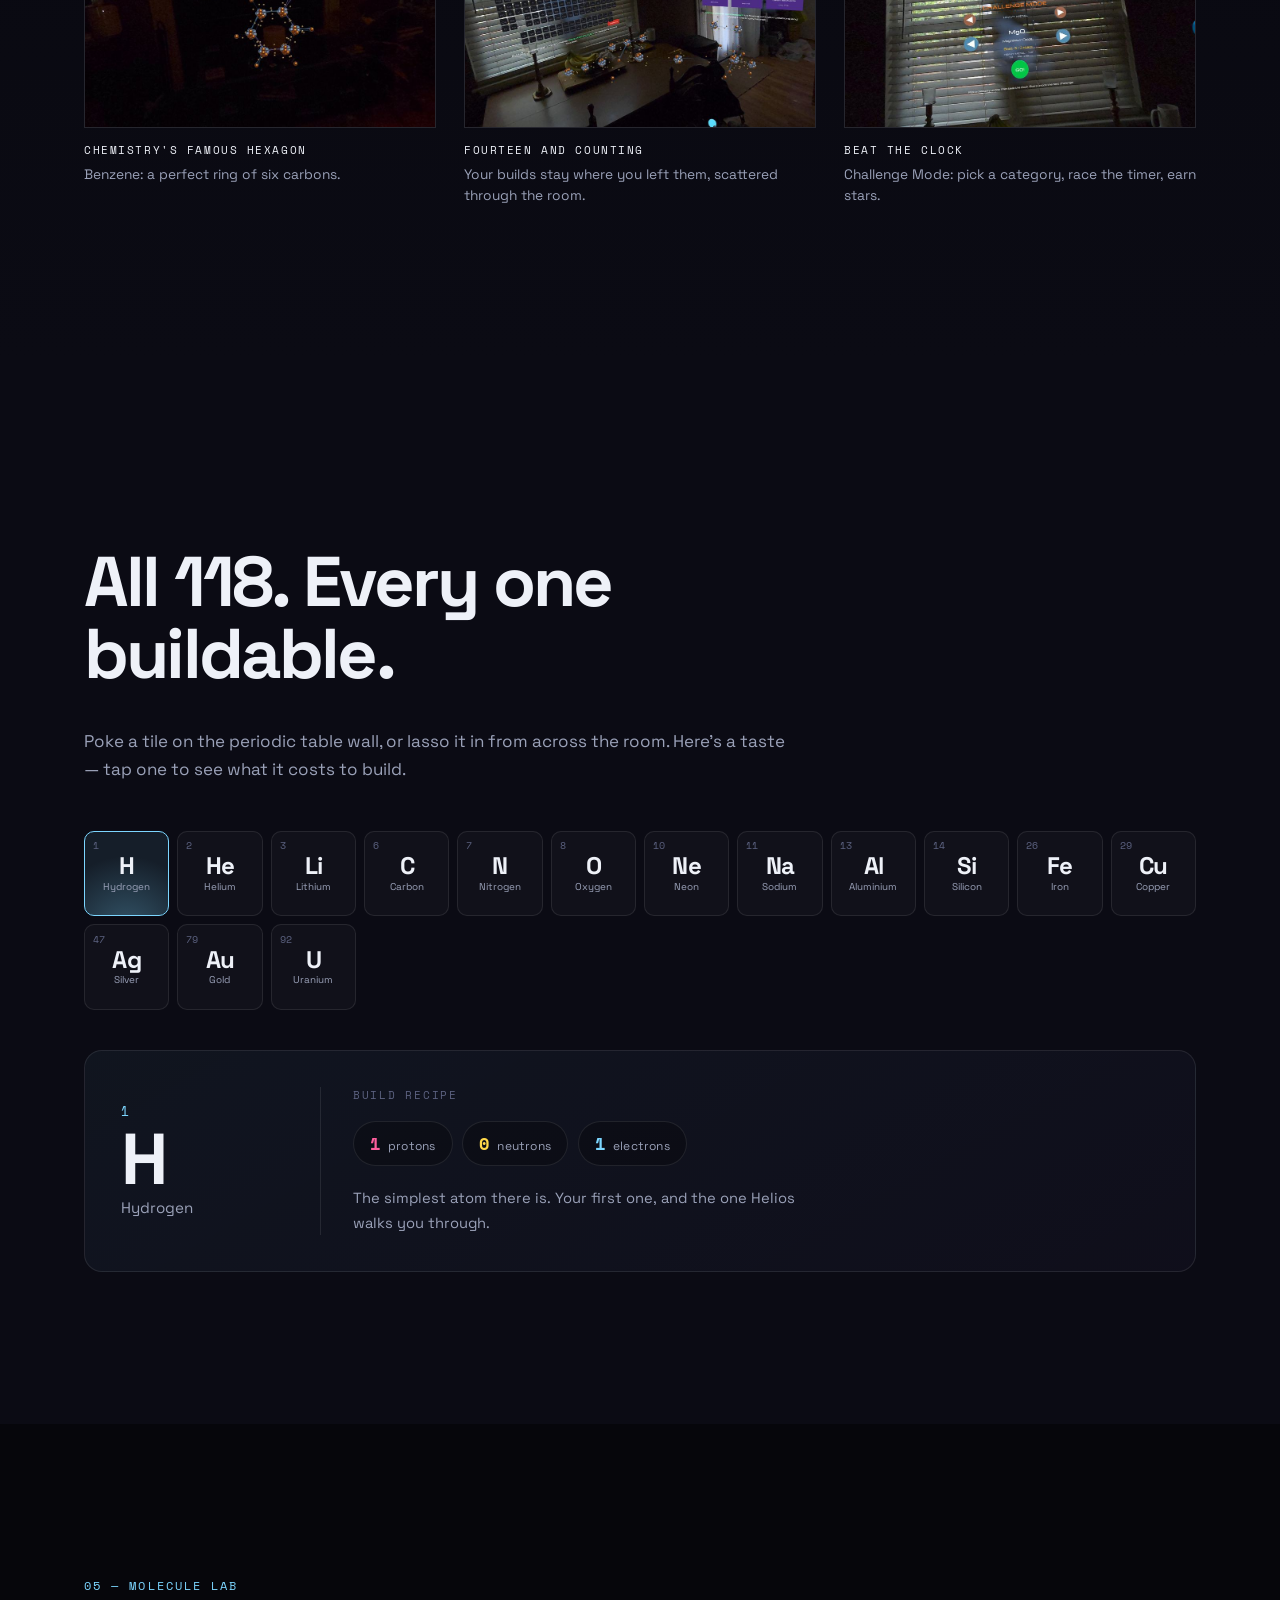
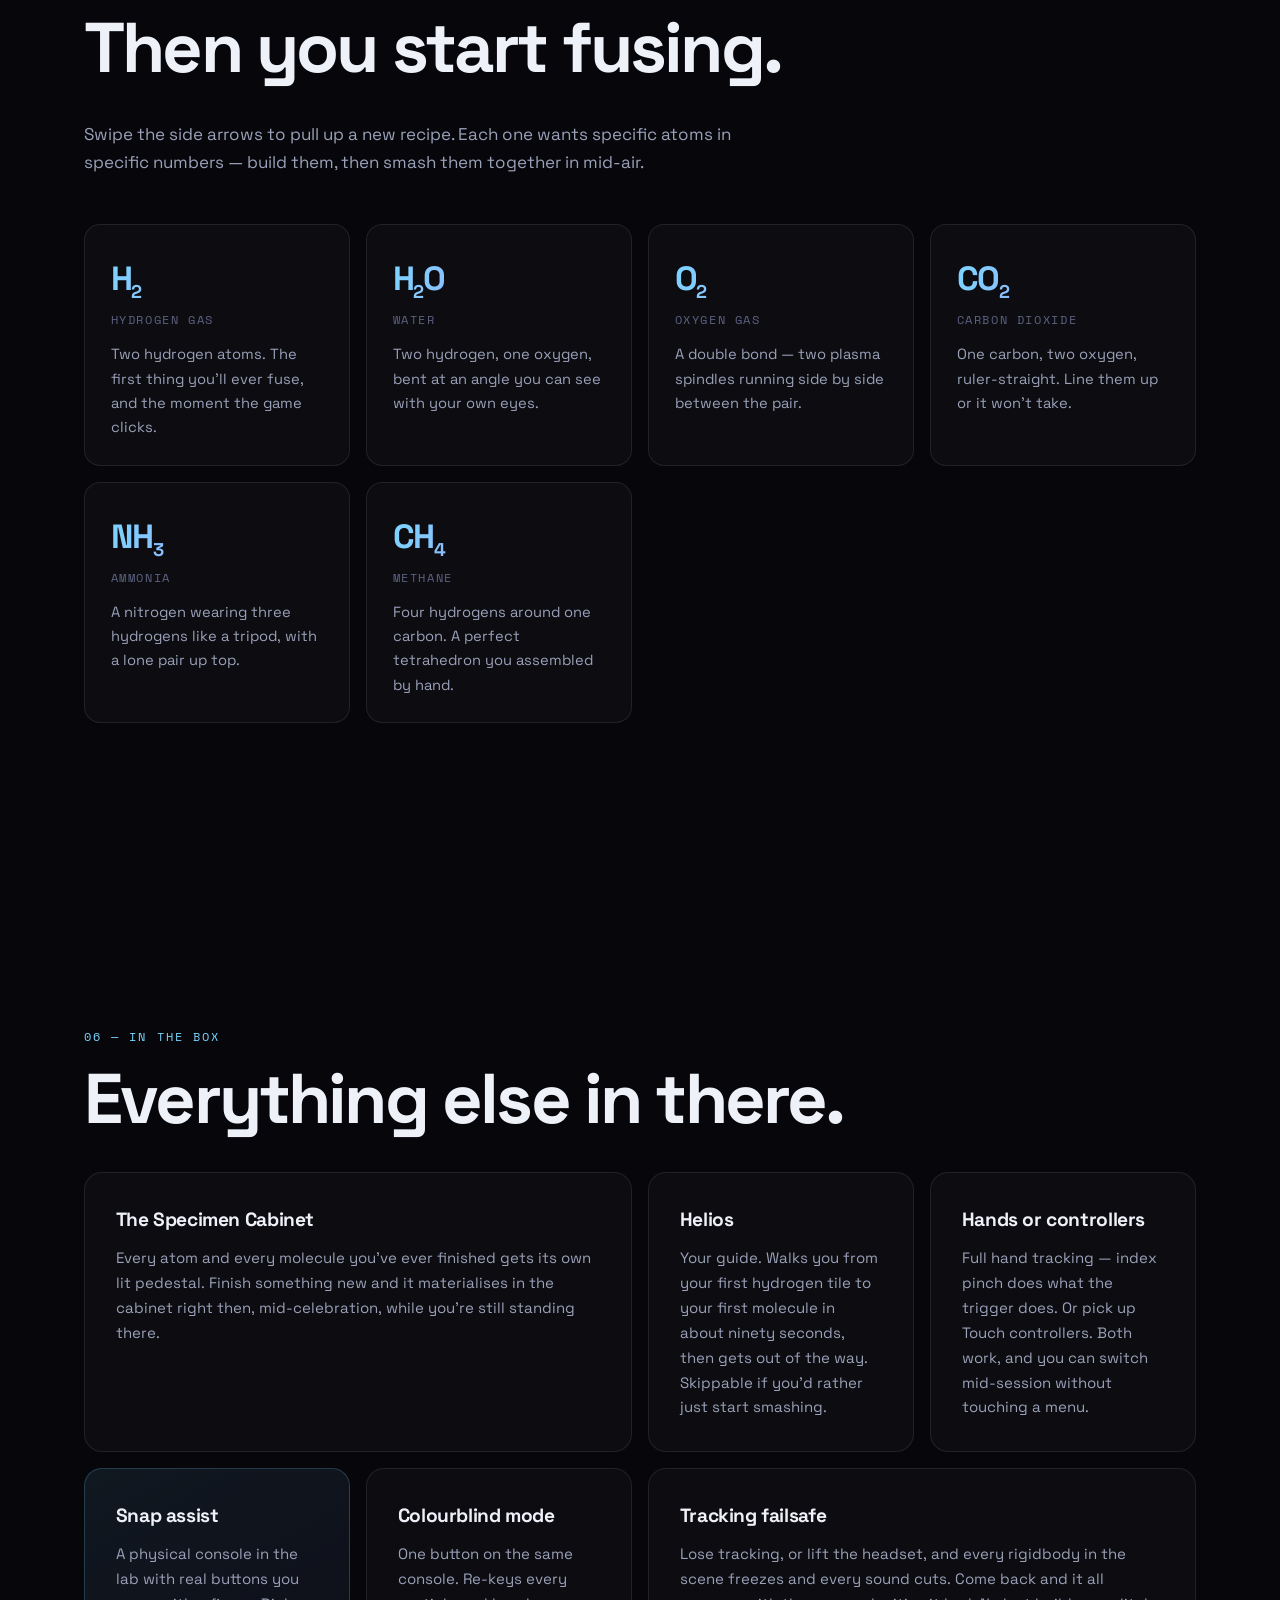
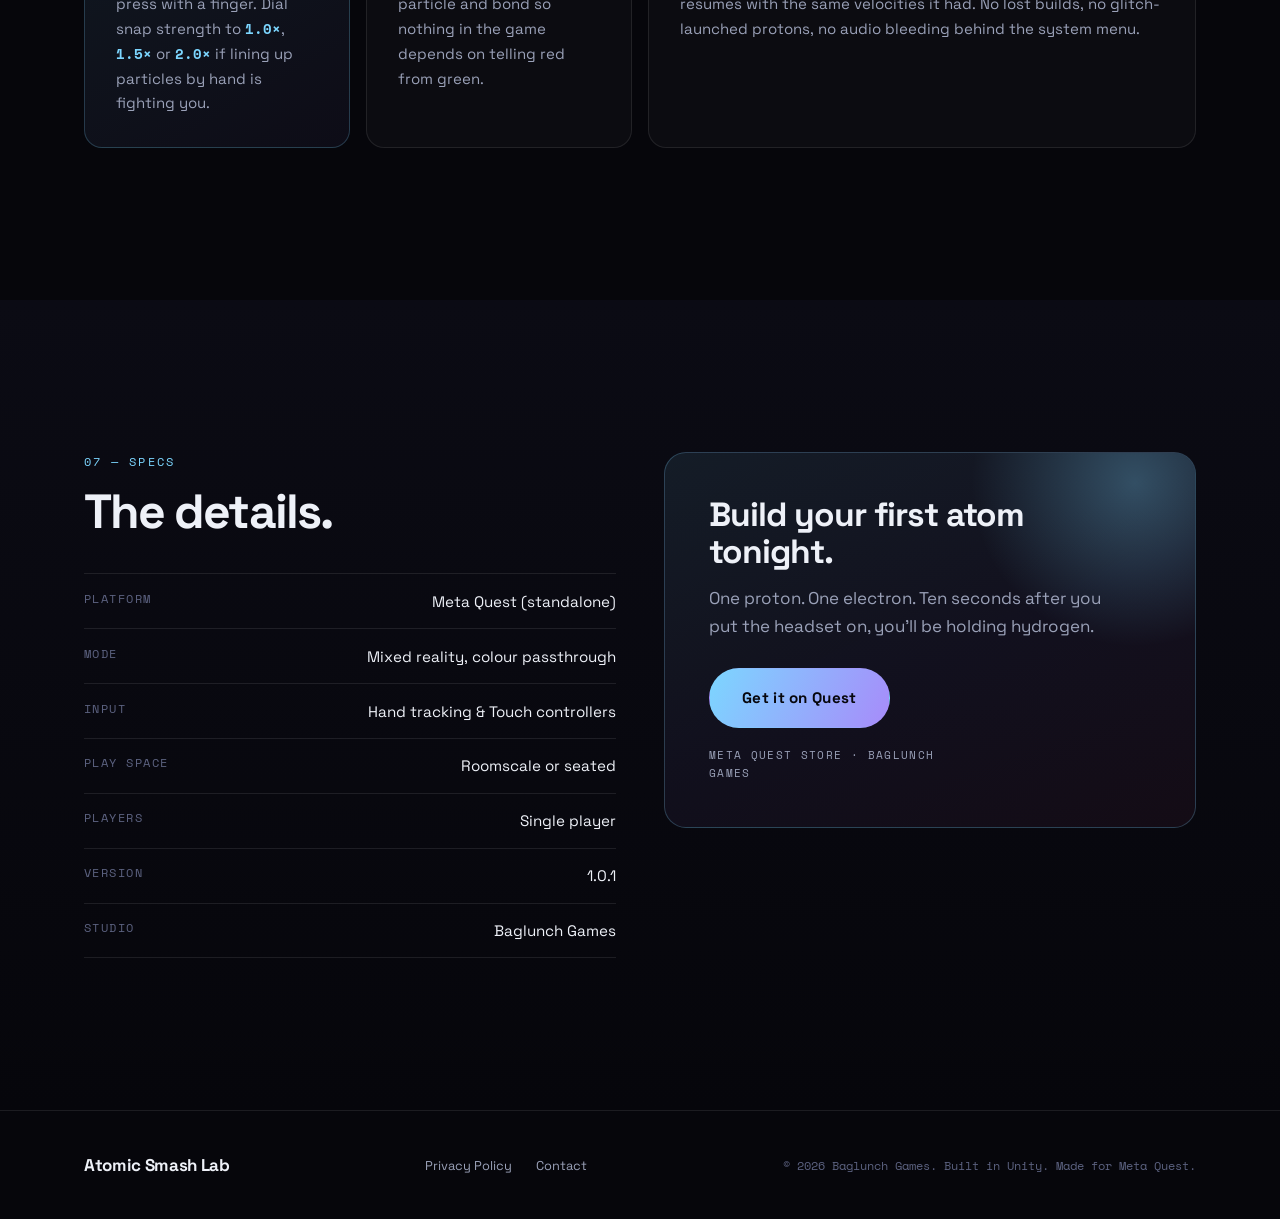
==== commit 6103d5ef: "Screenshot popup: fixed-width dismiss-only window, no magnification" ====
--- a/index.html
+++ b/index.html
@@ -178,55 +178,55 @@
 
     <div class="shots">
       <figure class="shot reveal">
-        <button class="shot__btn" type="button" data-full="shots/01-title-in-room.jpg" data-title="The lab boots up on your wall" aria-label="Enlarge: The lab boots up on your wall">
+        <button class="shot__btn" type="button" data-full="shots/01-title-in-room.jpg" data-cap="Passthrough on, title card floating over the blinds." data-title="The lab boots up on your wall" aria-label="View: The lab boots up on your wall">
           <img src="shots/01-title-in-room-thumb.jpg" alt="Passthrough on, title card floating over the blinds." width="880" height="495" loading="eager" decoding="async">
         </button>
         <figcaption class="shot__cap"><b>The lab boots up on your wall</b> Passthrough on, title card floating over the blinds.</figcaption>
       </figure>
       <figure class="shot reveal">
-        <button class="shot__btn" type="button" data-full="shots/02-periodic-table.jpg" data-title="All 118, on your wall" aria-label="Enlarge: All 118, on your wall">
+        <button class="shot__btn" type="button" data-full="shots/02-periodic-table.jpg" data-cap="Poke a tile up close or lasso it from across the room." data-title="All 118, on your wall" aria-label="View: All 118, on your wall">
           <img src="shots/02-periodic-table-thumb.jpg" alt="Poke a tile up close or lasso it from across the room." width="880" height="495" loading="eager" decoding="async">
         </button>
         <figcaption class="shot__cap"><b>All 118, on your wall</b> Poke a tile up close or lasso it from across the room.</figcaption>
       </figure>
       <figure class="shot reveal">
-        <button class="shot__btn" type="button" data-full="shots/03-first-molecule.jpg" data-title="Helios walks you in" aria-label="Enlarge: Helios walks you in">
+        <button class="shot__btn" type="button" data-full="shots/03-first-molecule.jpg" data-cap="The tutorial hands you your first molecule and points at the cabinet." data-title="Helios walks you in" aria-label="View: Helios walks you in">
           <img src="shots/03-first-molecule-thumb.jpg" alt="The tutorial hands you your first molecule and points at the cabinet." width="880" height="495" loading="eager" decoding="async">
         </button>
         <figcaption class="shot__cap"><b>Helios walks you in</b> The tutorial hands you your first molecule and points at the cabinet.</figcaption>
       </figure>
       <figure class="shot reveal">
-        <button class="shot__btn" type="button" data-full="shots/04-molecule-lab.jpg" data-title="Recipes to chase" aria-label="Enlarge: Recipes to chase">
+        <button class="shot__btn" type="button" data-full="shots/04-molecule-lab.jpg" data-cap="Six live targets at a time. Finish one and a harder one takes its place." data-title="Recipes to chase" aria-label="View: Recipes to chase">
           <img src="shots/04-molecule-lab-thumb.jpg" alt="Six live targets at a time. Finish one and a harder one takes its place." width="880" height="495" loading="lazy" decoding="async">
         </button>
         <figcaption class="shot__cap"><b>Recipes to chase</b> Six live targets at a time. Finish one and a harder one takes its place.</figcaption>
       </figure>
       <figure class="shot reveal">
-        <button class="shot__btn" type="button" data-full="shots/05-laughing-gas.jpg" data-title="N&#8322;O, assembled" aria-label="Enlarge: N&#8322;O, assembled">
+        <button class="shot__btn" type="button" data-full="shots/05-laughing-gas.jpg" data-cap="Nitrous oxide hanging in the air where you built it." data-title="N&#8322;O, assembled" aria-label="View: N&#8322;O, assembled">
           <img src="shots/05-laughing-gas-thumb.jpg" alt="Nitrous oxide hanging in the air where you built it." width="880" height="495" loading="lazy" decoding="async">
         </button>
         <figcaption class="shot__cap"><b>N&#8322;O, assembled</b> Nitrous oxide hanging in the air where you built it.</figcaption>
       </figure>
       <figure class="shot reveal">
-        <button class="shot__btn" type="button" data-full="shots/06-glucose.jpg" data-title="C&#8326;H&#8321;&#8322;O&#8326;" aria-label="Enlarge: C&#8326;H&#8321;&#8322;O&#8326;">
+        <button class="shot__btn" type="button" data-full="shots/06-glucose.jpg" data-cap="Glucose &mdash; the sugar your brain is burning to read this." data-title="C&#8326;H&#8321;&#8322;O&#8326;" aria-label="View: C&#8326;H&#8321;&#8322;O&#8326;">
           <img src="shots/06-glucose-thumb.jpg" alt="Glucose - the sugar your brain is burning to read this." width="880" height="495" loading="lazy" decoding="async">
         </button>
         <figcaption class="shot__cap"><b>C&#8326;H&#8321;&#8322;O&#8326;</b> Glucose &mdash; the sugar your brain is burning to read this.</figcaption>
       </figure>
       <figure class="shot reveal">
-        <button class="shot__btn" type="button" data-full="shots/07-benzene.jpg" data-title="Chemistry's famous hexagon" aria-label="Enlarge: Chemistry's famous hexagon">
+        <button class="shot__btn" type="button" data-full="shots/07-benzene.jpg" data-cap="Benzene: a perfect ring of six carbons." data-title="Chemistry's famous hexagon" aria-label="View: Chemistry's famous hexagon">
           <img src="shots/07-benzene-thumb.jpg" alt="Benzene: a perfect ring of six carbons." width="880" height="495" loading="lazy" decoding="async">
         </button>
         <figcaption class="shot__cap"><b>Chemistry's famous hexagon</b> Benzene: a perfect ring of six carbons.</figcaption>
       </figure>
       <figure class="shot reveal">
-        <button class="shot__btn" type="button" data-full="shots/08-room-full.jpg" data-title="Fourteen and counting" aria-label="Enlarge: Fourteen and counting">
+        <button class="shot__btn" type="button" data-full="shots/08-room-full.jpg" data-cap="Your builds stay where you left them, scattered through the room." data-title="Fourteen and counting" aria-label="View: Fourteen and counting">
           <img src="shots/08-room-full-thumb.jpg" alt="Your builds stay where you left them, scattered through the room." width="880" height="495" loading="lazy" decoding="async">
         </button>
         <figcaption class="shot__cap"><b>Fourteen and counting</b> Your builds stay where you left them, scattered through the room.</figcaption>
       </figure>
       <figure class="shot reveal">
-        <button class="shot__btn" type="button" data-full="shots/09-challenge-mode.jpg" data-title="Beat the clock" aria-label="Enlarge: Beat the clock">
+        <button class="shot__btn" type="button" data-full="shots/09-challenge-mode.jpg" data-cap="Challenge Mode: pick a category, race the timer, earn stars." data-title="Beat the clock" aria-label="View: Beat the clock">
           <img src="shots/09-challenge-mode-thumb.jpg" alt="Challenge Mode: pick a category, race the timer, earn stars." width="880" height="495" loading="lazy" decoding="async">
         </button>
         <figcaption class="shot__cap"><b>Beat the clock</b> Challenge Mode: pick a category, race the timer, earn stars.</figcaption>
@@ -415,14 +415,12 @@
   </div>
 </footer>
 
-<div class="lb" id="lb" role="dialog" aria-modal="true" aria-label="Screenshot viewer" hidden>
-  <button class="lb__close" id="lbClose" type="button" aria-label="Close">&times;</button>
-  <button class="lb__nav lb__nav--prev" id="lbPrev" type="button" aria-label="Previous">&#8249;</button>
-  <figure class="lb__stage">
+<div class="lb" id="lb" role="dialog" aria-modal="true" aria-labelledby="lbCap" hidden>
+  <div class="lb__card" id="lbCard">
+    <button class="lb__close" id="lbClose" type="button" aria-label="Close">&times;</button>
     <img class="lb__img" id="lbImg" src="" alt="">
-    <figcaption class="lb__cap" id="lbCap"></figcaption>
-  </figure>
-  <button class="lb__nav lb__nav--next" id="lbNext" type="button" aria-label="Next">&#8250;</button>
+    <p class="lb__cap" id="lbCap"></p>
+  </div>
 </div>
 
 <script src="app.js"></script>
--- a/styles.css
+++ b/styles.css
@@ -461,7 +461,7 @@
 
 .shot__btn{
   display:block; padding:0; border:1px solid var(--line); background:var(--card);
-  cursor:zoom-in; overflow:hidden; position:relative; line-height:0;
+  cursor:pointer; overflow:hidden; position:relative; line-height:0;
   transition:border-color .4s var(--ease), transform .4s var(--ease);
 }
 .shot__btn::after{
@@ -481,41 +481,50 @@
   text-transform:uppercase; margin-bottom:.35rem;
 }
 
-/* ── lightbox ───────────────────────────────────────────── */
+/* ── screenshot popup (dismiss only, never full-screen) ── */
 .lb{
-  position:fixed; inset:0; z-index:200; display:grid;
-  grid-template-columns:auto 1fr auto; align-items:center; gap:.5rem;
-  padding:clamp(1rem,4vw,3rem);
-  background:rgba(4,4,9,.94); backdrop-filter:blur(14px);
-  opacity:0; transition:opacity .32s var(--ease);
+  position:fixed; inset:0; z-index:200;
+  display:flex; align-items:center; justify-content:center;
+  padding:clamp(1rem,4vw,2.5rem);
+  background:rgba(4,4,9,.8); backdrop-filter:blur(10px);
+  opacity:0; transition:opacity .3s var(--ease);
 }
 .lb[hidden]{ display:none; }
 .lb.is-open{ opacity:1; }
 
-.lb__stage{ margin:0; display:flex; flex-direction:column; align-items:center; gap:1rem; min-width:0; }
-.lb__img{
-  max-width:100%; max-height:78vh; width:auto; height:auto;
-  border:1px solid var(--line); box-shadow:0 30px 90px rgba(0,0,0,.65);
-}
-.lb__cap{ color:var(--ink-dim); font-size:.9rem; text-align:center; max-width:60ch; }
-
-.lb__nav, .lb__close{
-  background:rgba(255,255,255,.04); border:1px solid var(--line); color:var(--ink);
-  cursor:pointer; line-height:1; transition:background .3s var(--ease), border-color .3s var(--ease);
-}
-.lb__nav{ width:3rem; height:3rem; font-size:1.6rem; }
-.lb__nav:hover, .lb__close:hover{ background:rgba(255,255,255,.1); border-color:var(--cyan); }
-.lb__nav:focus-visible, .lb__close:focus-visible{ outline:2px solid var(--cyan); outline-offset:2px; }
+/* deliberately narrower than the page's content column (--maxw 1240px) */
+.lb__card{
+  position:relative;
+  width:min(640px, 92vw);
+  max-height:88vh; overflow:auto;
+  background:var(--bg-2); border:1px solid var(--line);
+  box-shadow:0 26px 80px rgba(0,0,0,.7);
+  transform:translateY(8px) scale(.985);
+  transition:transform .3s var(--ease);
+}
+.lb.is-open .lb__card{ transform:none; }
+
+.lb__img{ display:block; width:100%; height:auto; aspect-ratio:16/9; object-fit:cover; }
+.lb__cap{
+  margin:0; padding:1rem 1.25rem 1.15rem;
+  color:var(--ink-dim); font-size:.88rem; line-height:1.55;
+  border-top:1px solid var(--line);
+}
+.lb__cap b{
+  display:block; color:var(--ink); font-weight:500;
+  font-family:var(--mono); font-size:.7rem; letter-spacing:.14em;
+  text-transform:uppercase; margin-bottom:.3rem;
+}
+
 .lb__close{
-  position:absolute; top:clamp(1rem,3vw,2rem); right:clamp(1rem,3vw,2rem);
-  width:2.75rem; height:2.75rem; font-size:1.5rem; z-index:2;
-}
-
-@media (max-width:640px){
-  .lb{ grid-template-columns:1fr; grid-template-areas:"stage"; }
-  .lb__stage{ grid-area:stage; }
-  .lb__nav{ position:absolute; bottom:clamp(1rem,4vw,2rem); z-index:2; }
-  .lb__nav--prev{ left:clamp(1rem,6vw,3rem); }
-  .lb__nav--next{ right:clamp(1rem,6vw,3rem); }
-  .lb__img{ max-height:64vh; }
-}
+  position:absolute; top:.6rem; right:.6rem; z-index:2;
+  width:2.25rem; height:2.25rem; font-size:1.35rem; line-height:1;
+  color:var(--ink); background:rgba(6,6,11,.72); border:1px solid var(--line);
+  cursor:pointer; transition:background .25s var(--ease), border-color .25s var(--ease);
+}
+.lb__close:hover{ background:rgba(6,6,11,.95); border-color:var(--cyan); }
+.lb__close:focus-visible{ outline:2px solid var(--cyan); outline-offset:2px; }
+
+@media (prefers-reduced-motion:reduce){
+  .lb, .lb__card{ transition:none; }
+}
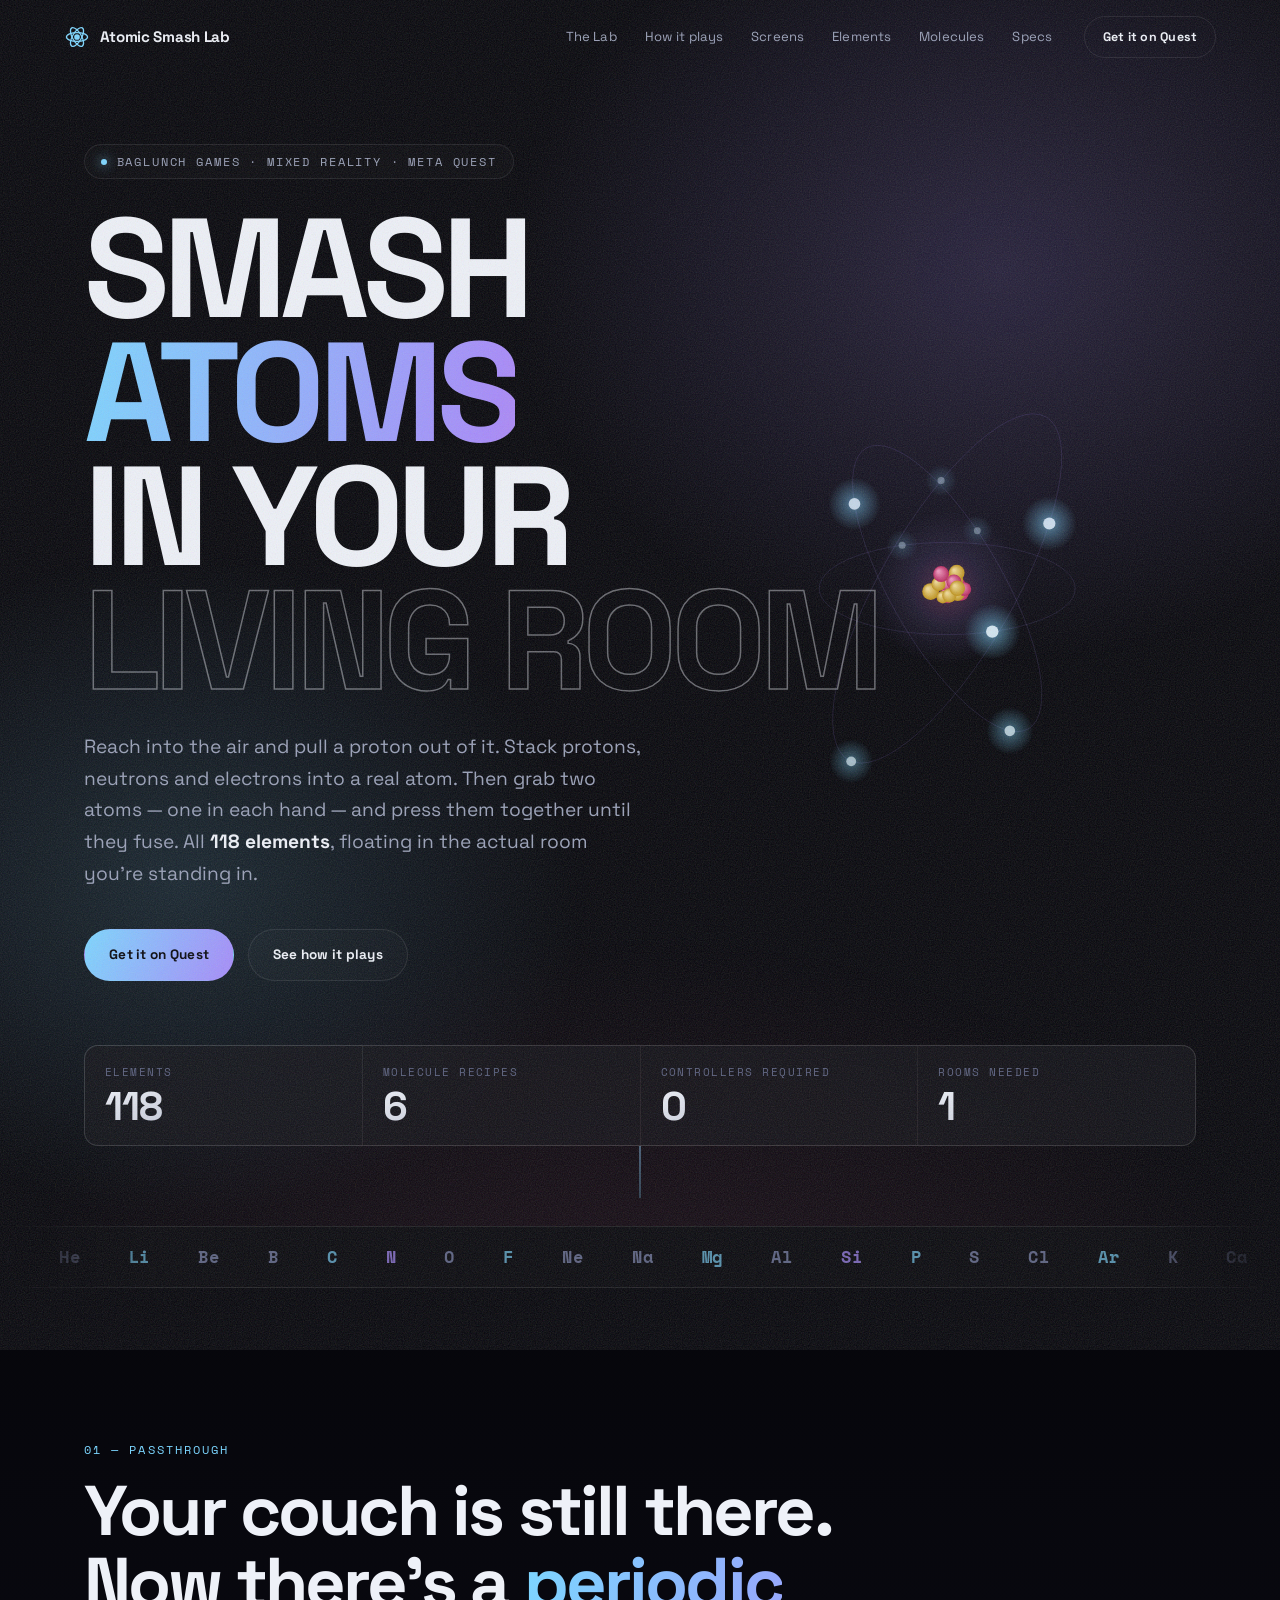
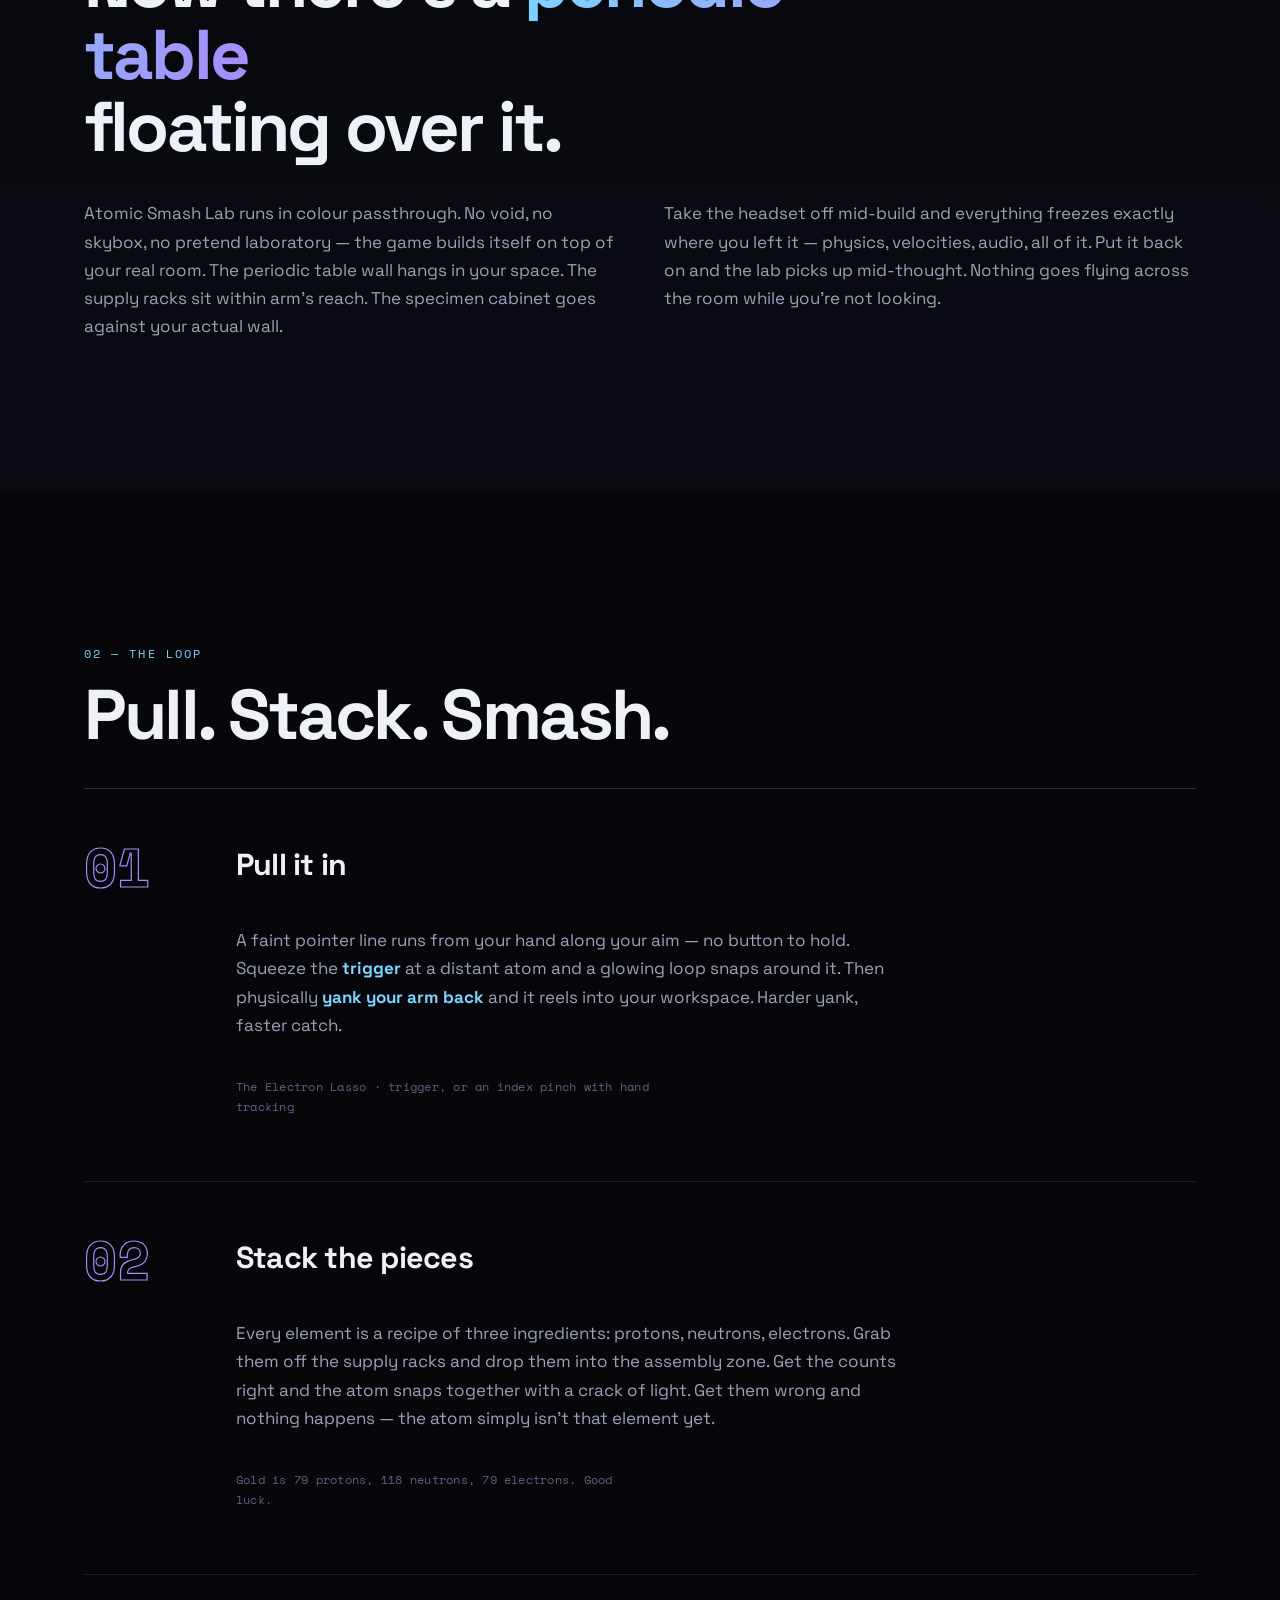
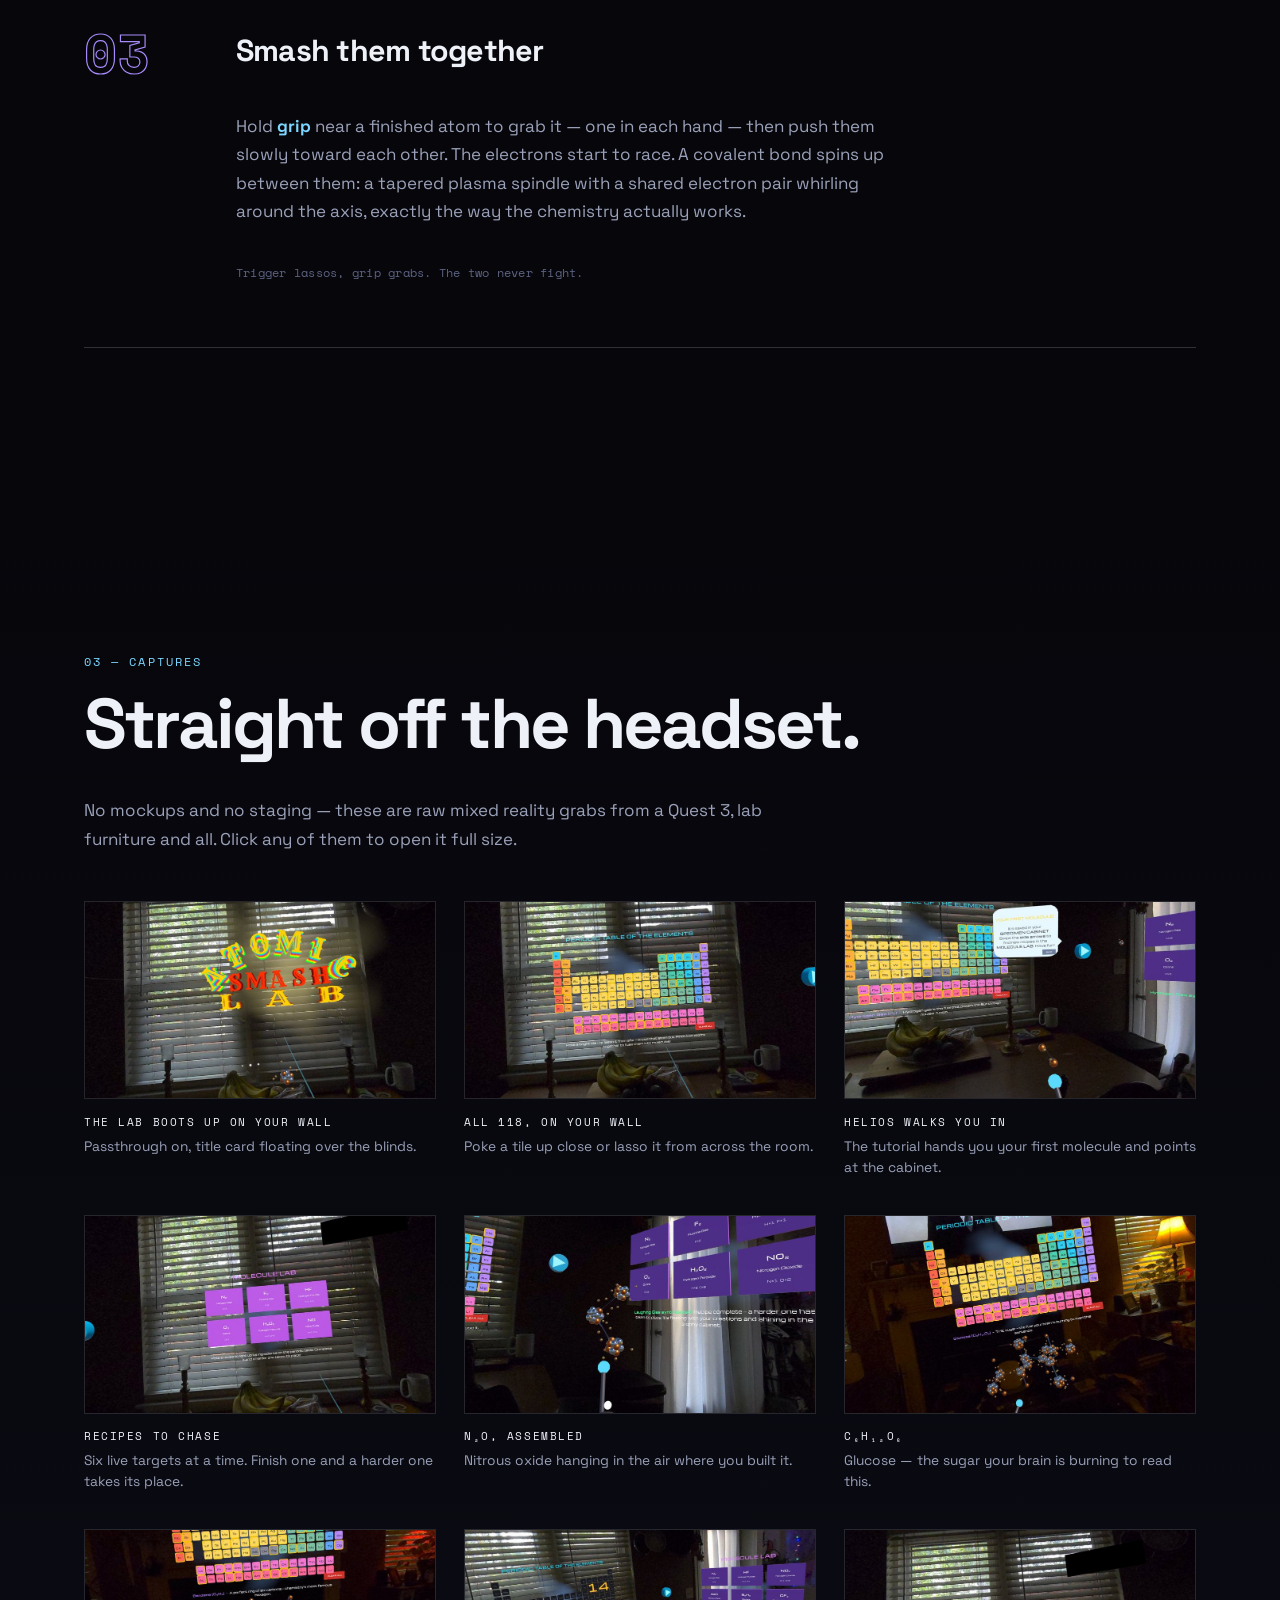
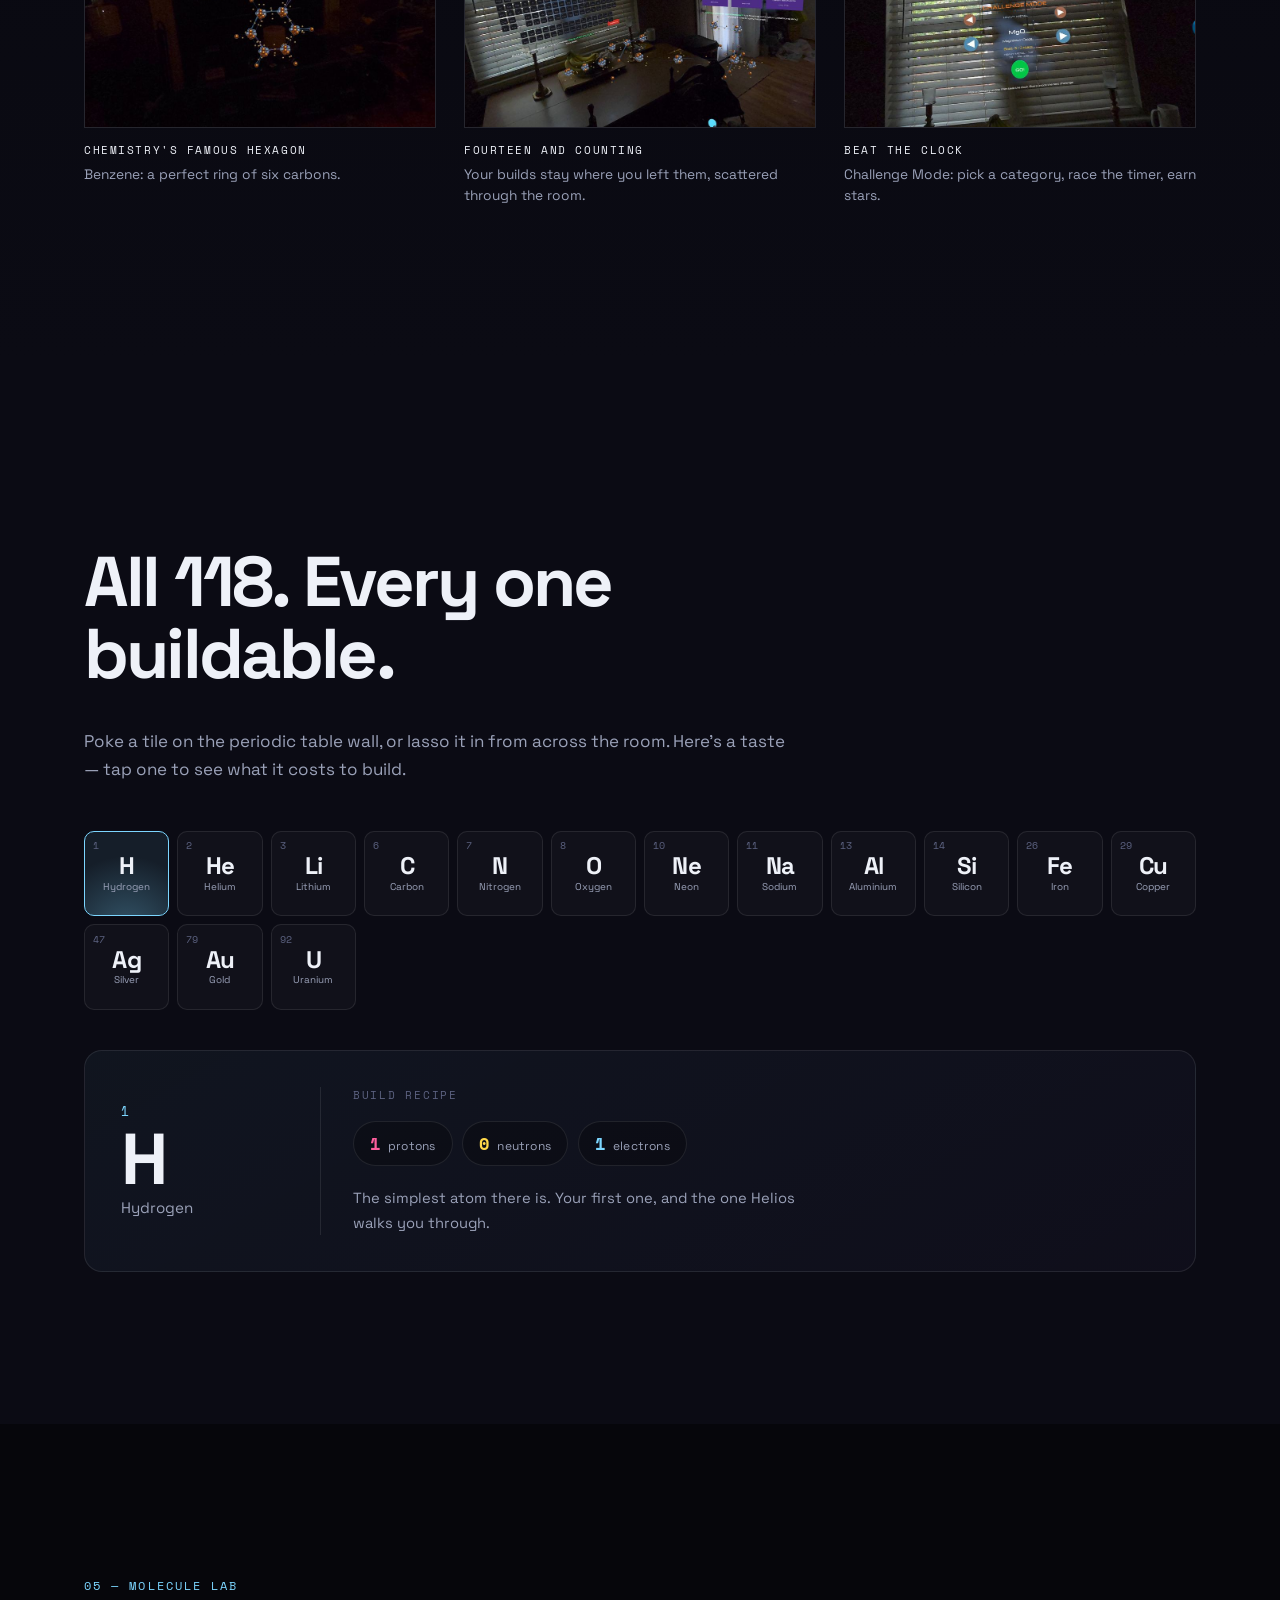
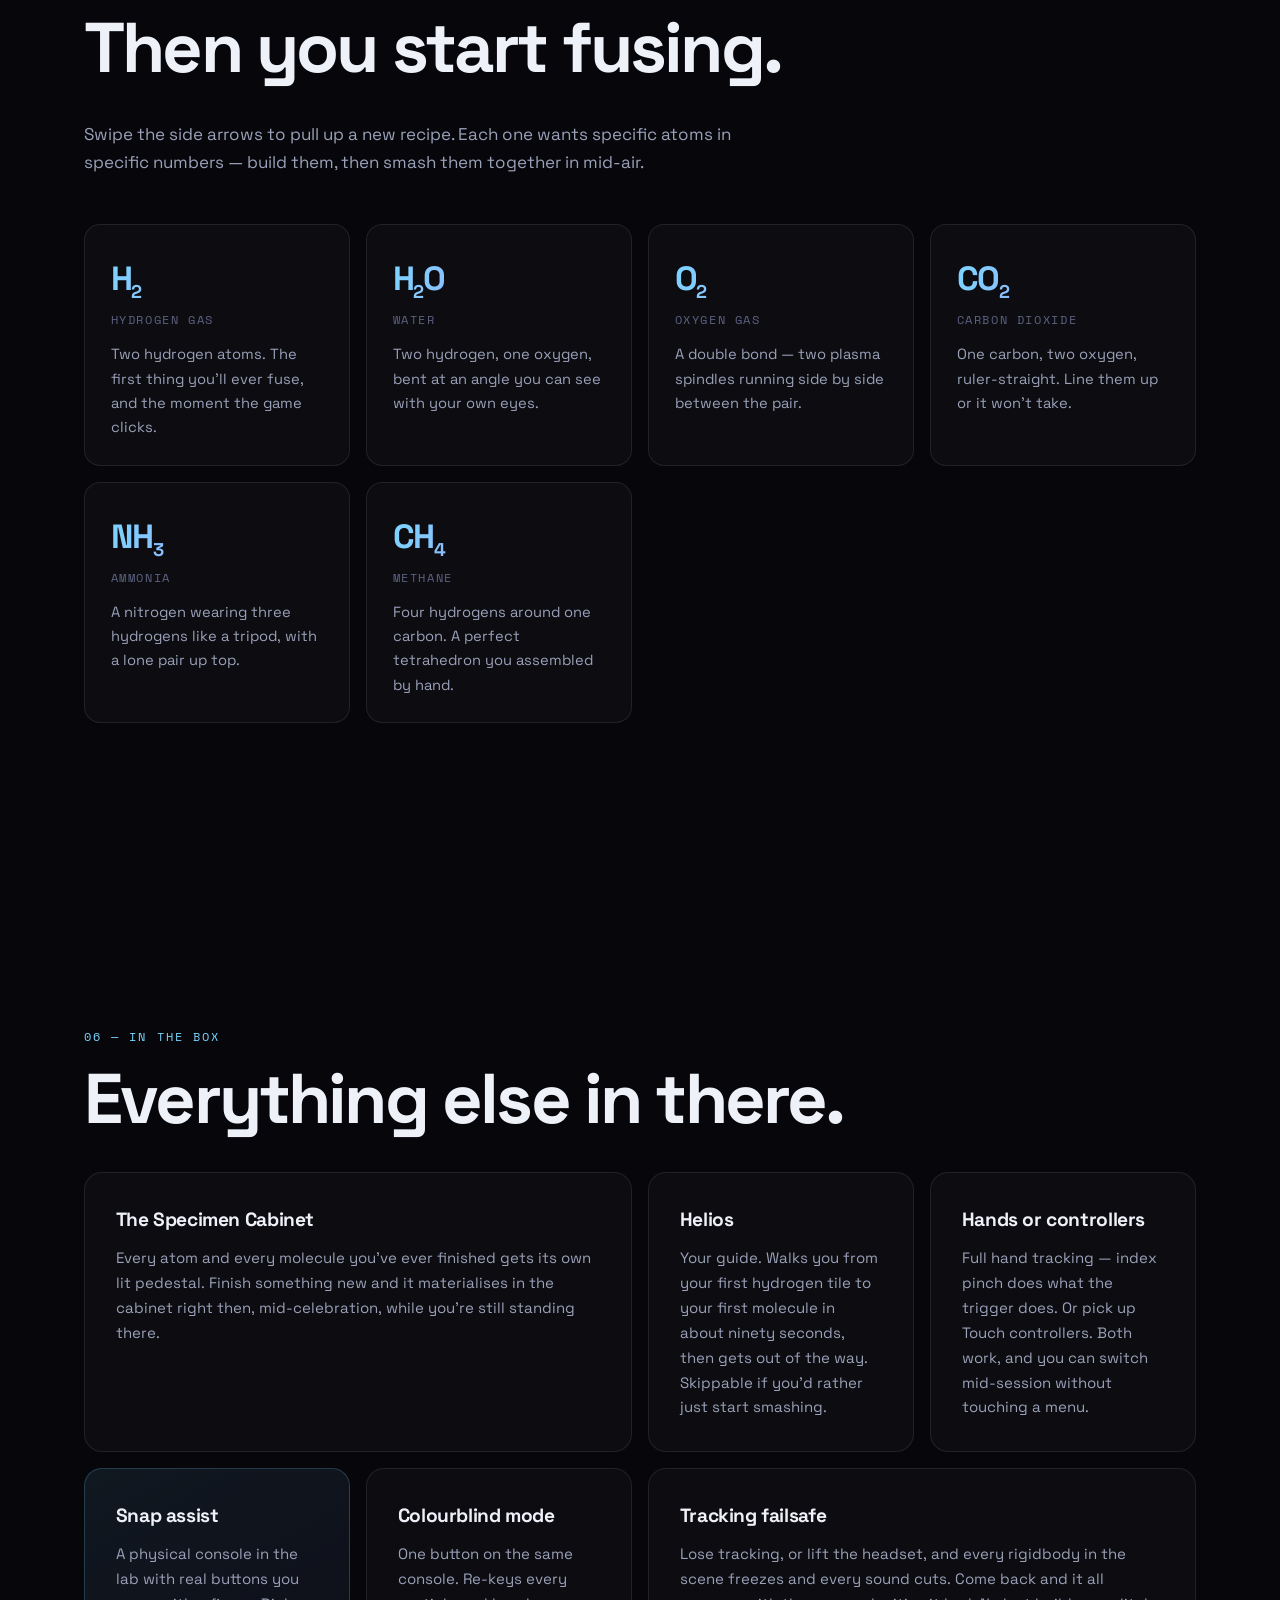
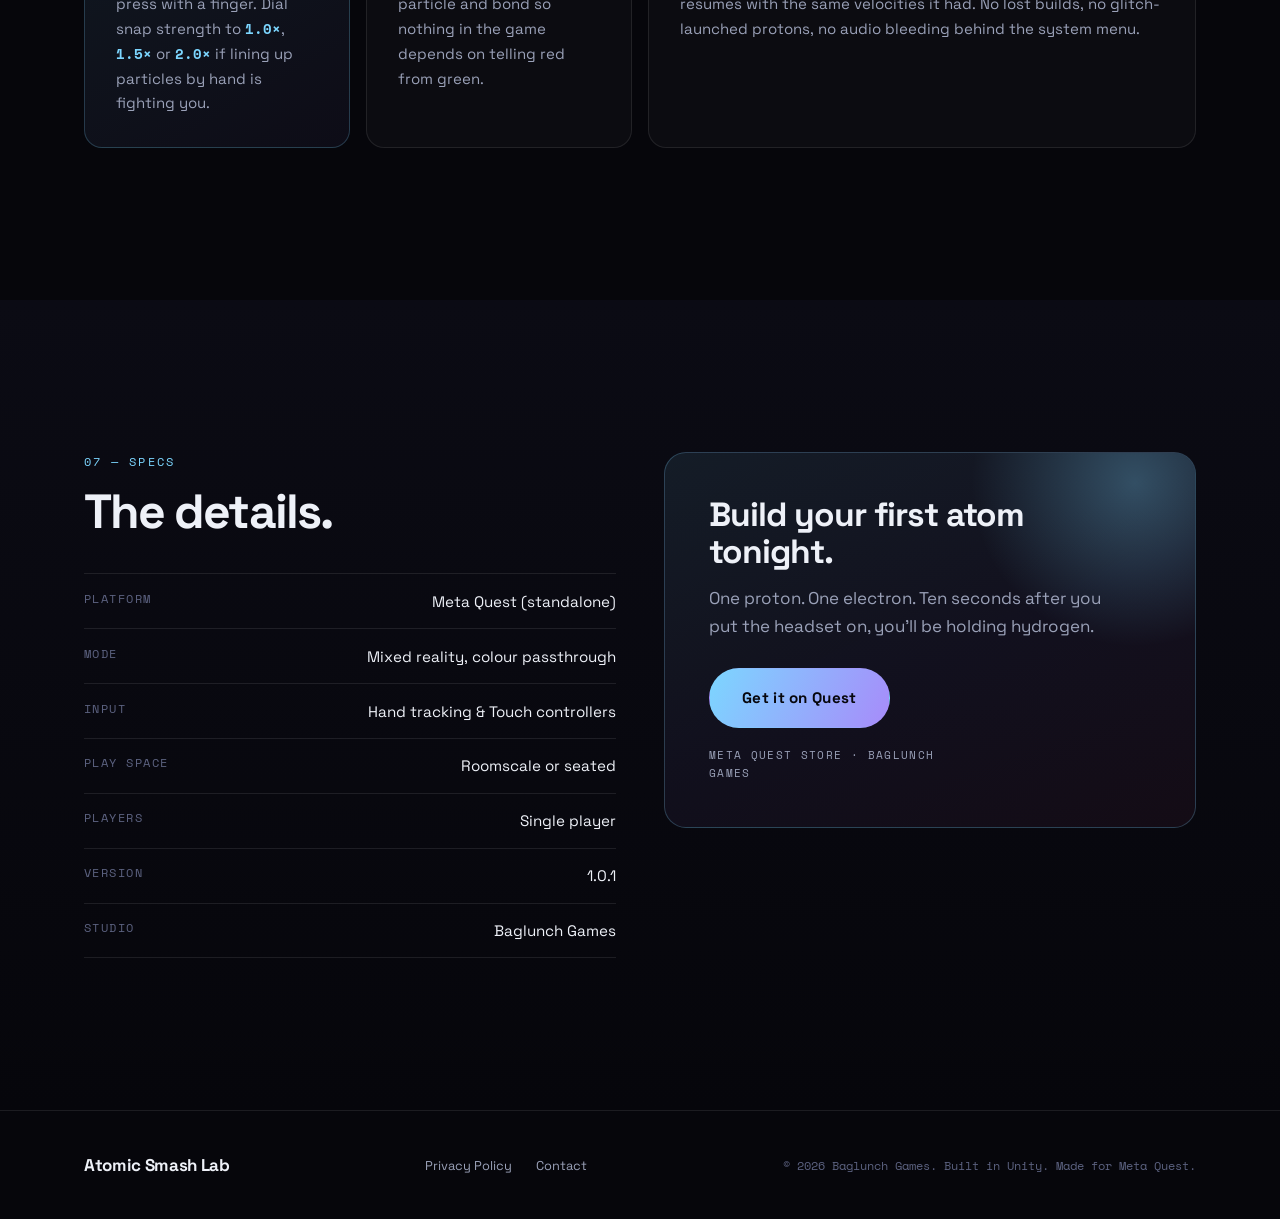
==== commit a1808850: "Wire Get it on Quest buttons to Meta store listing" ====
--- a/index.html
+++ b/index.html
@@ -39,7 +39,7 @@
     <a href="#molecules">Molecules</a>
     <a href="#specs">Specs</a>
   </nav>
-  <a class="btn btn--sm" href="#get">Get it on Quest</a>
+  <a class="btn btn--sm" href="https://www.meta.com/experiences/atomic-smash-lab/1258445094014574/" target="_blank" rel="noopener noreferrer" data-store-link>Get it on Quest</a>
 </header>
 
 <!-- ─────────────────────────── HERO ─────────────────────────── -->
@@ -69,7 +69,7 @@
     </p>
 
     <div class="hero__cta reveal" style="--d:.42s">
-      <a class="btn btn--primary" href="#get">Get it on Quest</a>
+      <a class="btn btn--primary" href="https://www.meta.com/experiences/atomic-smash-lab/1258445094014574/" target="_blank" rel="noopener noreferrer" data-store-link>Get it on Quest</a>
       <a class="btn btn--ghost" href="#build">See how it plays</a>
     </div>
 
@@ -396,7 +396,7 @@
           One proton. One electron. Ten seconds after you put the headset on,
           you'll be holding hydrogen.
         </p>
-        <a class="btn btn--primary btn--lg" href="#" data-store-link>Get it on Quest</a>
+        <a class="btn btn--primary btn--lg" href="https://www.meta.com/experiences/atomic-smash-lab/1258445094014574/" target="_blank" rel="noopener noreferrer" data-store-link>Get it on Quest</a>
         <p class="get__note">Meta Quest Store · Baglunch Games</p>
       </aside>
     </div>
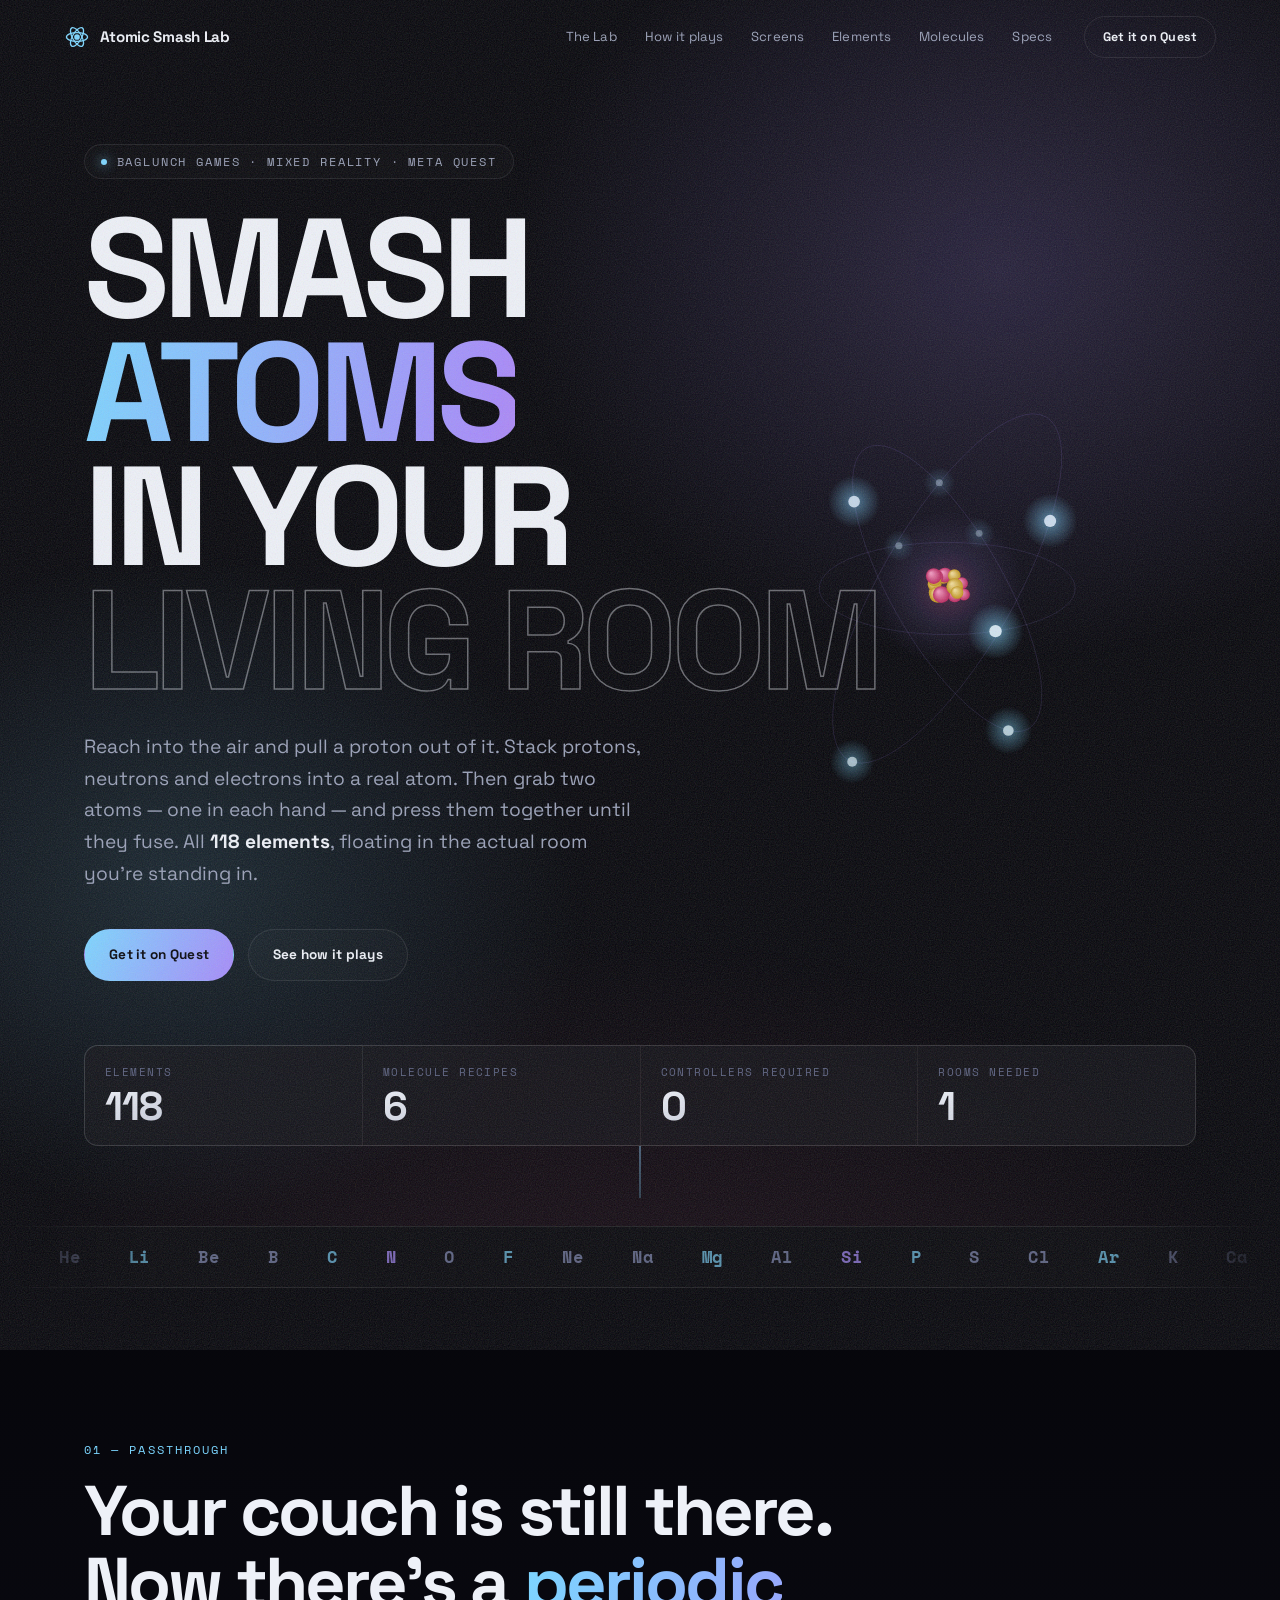
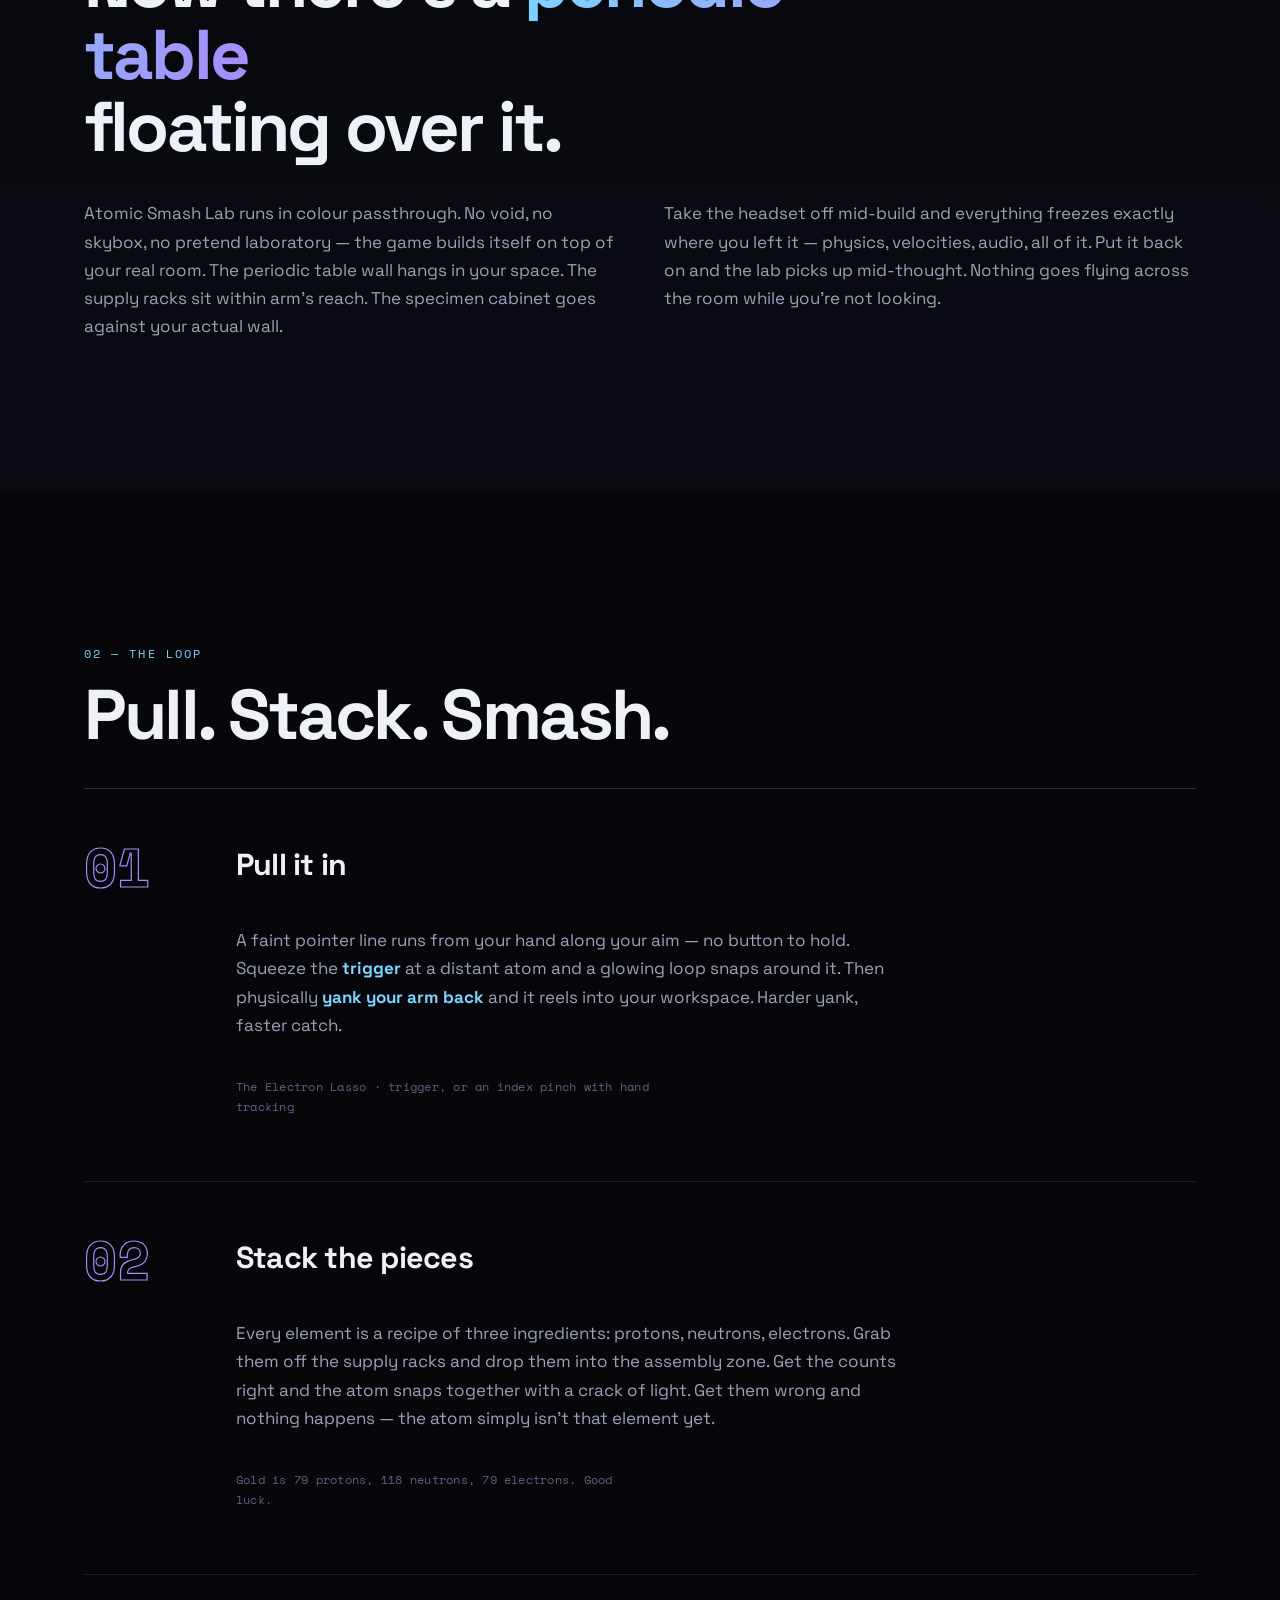
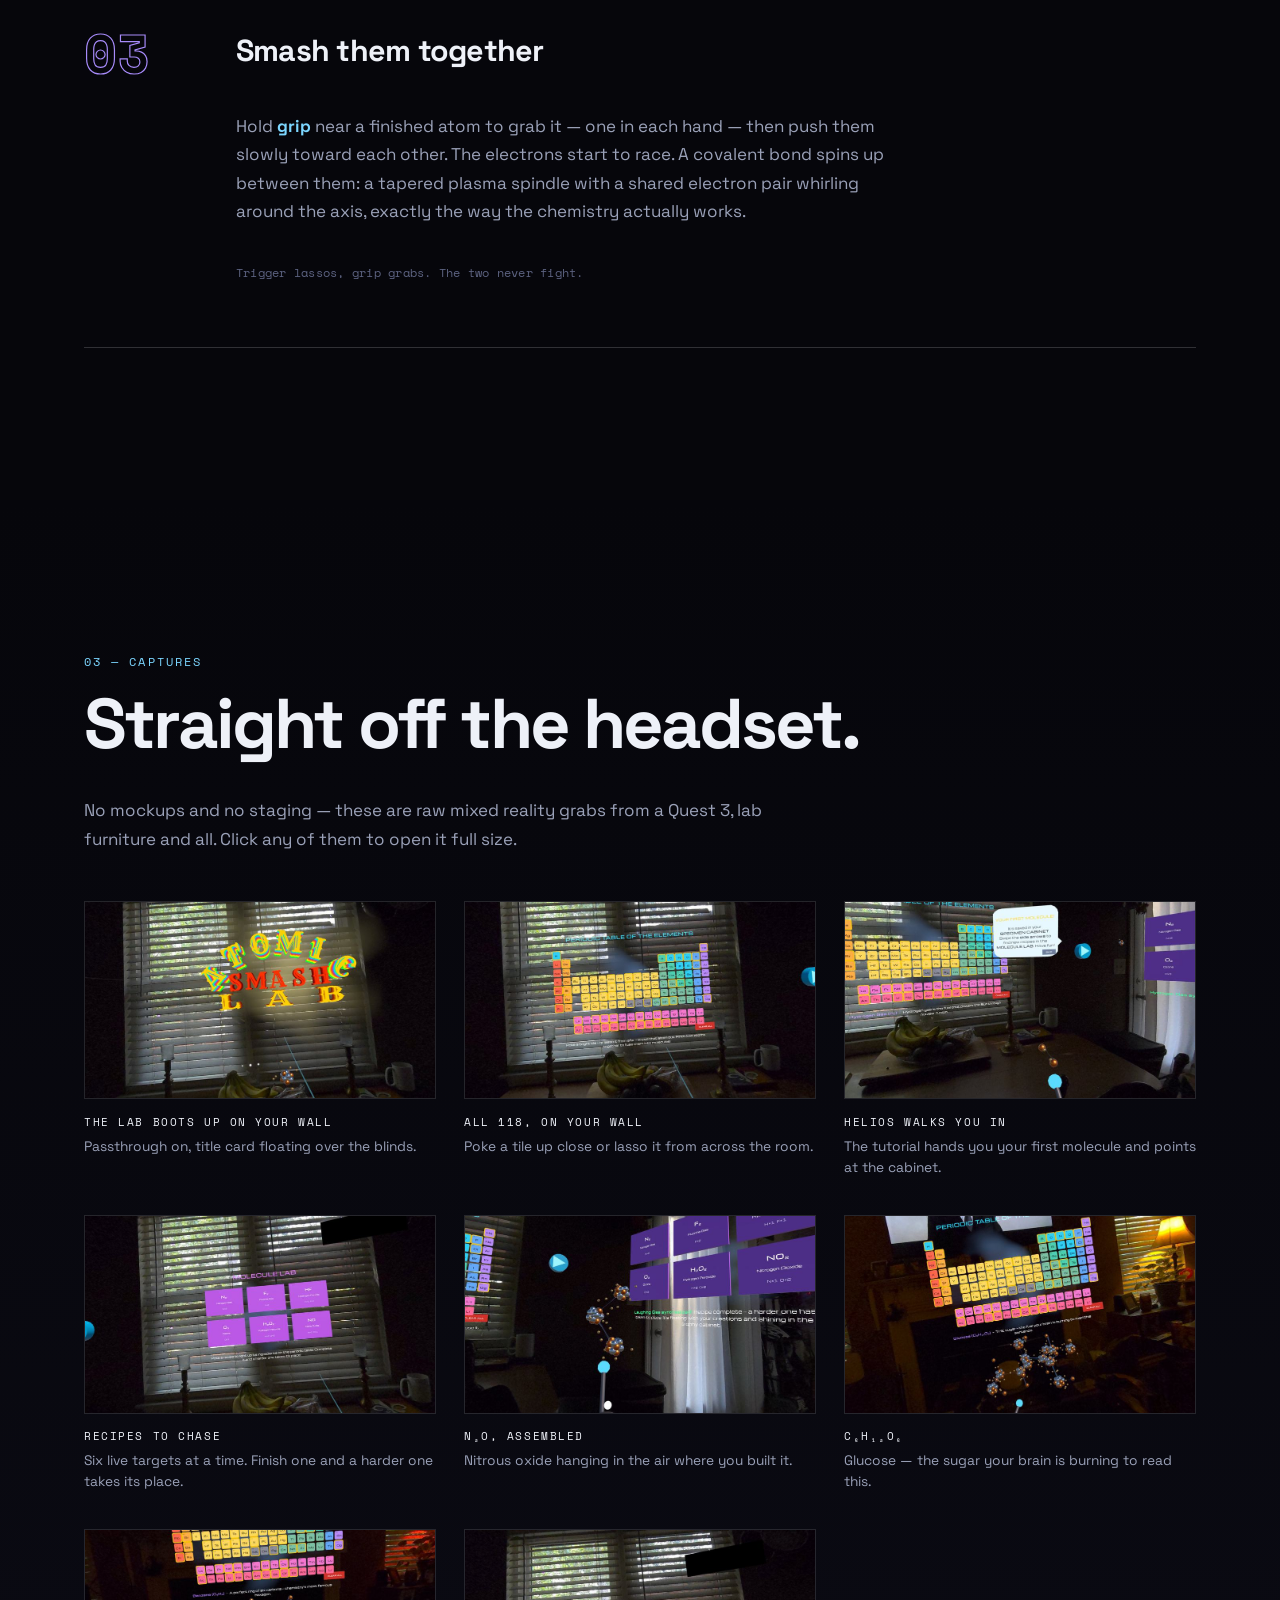
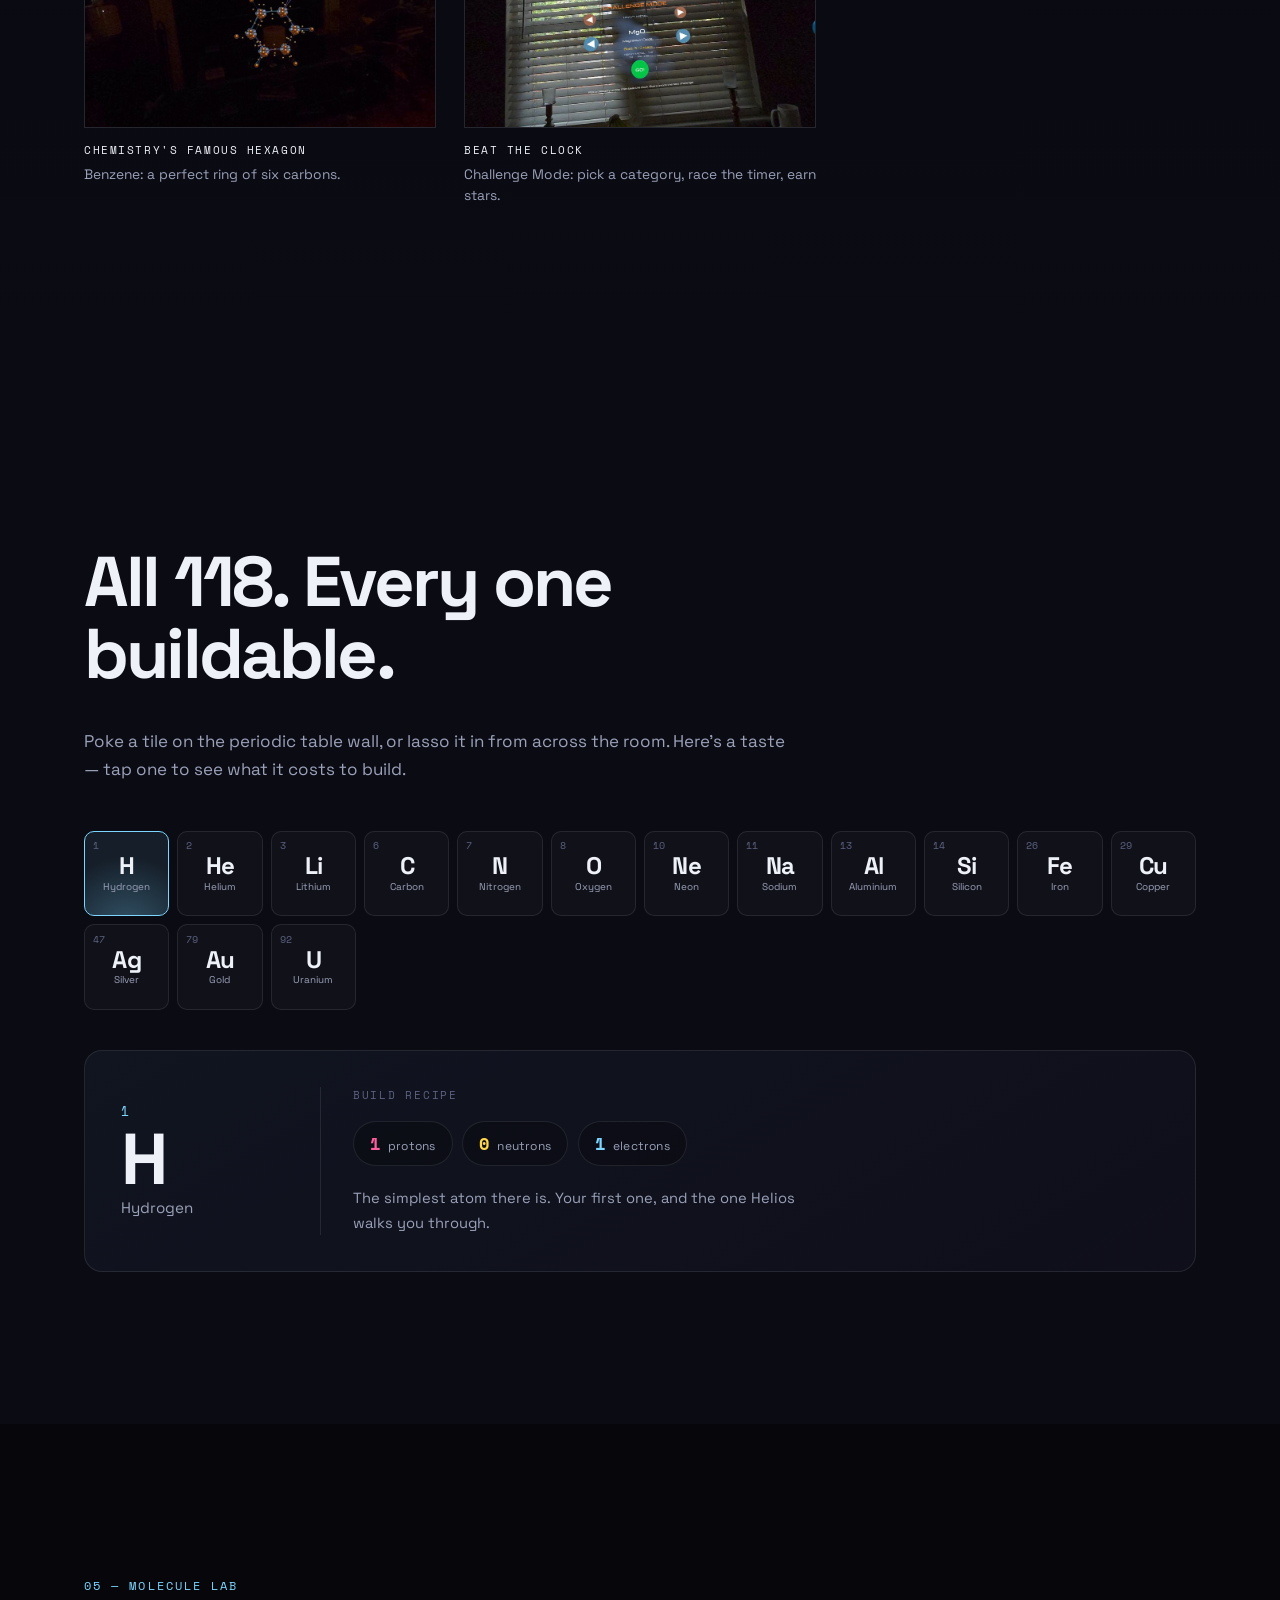
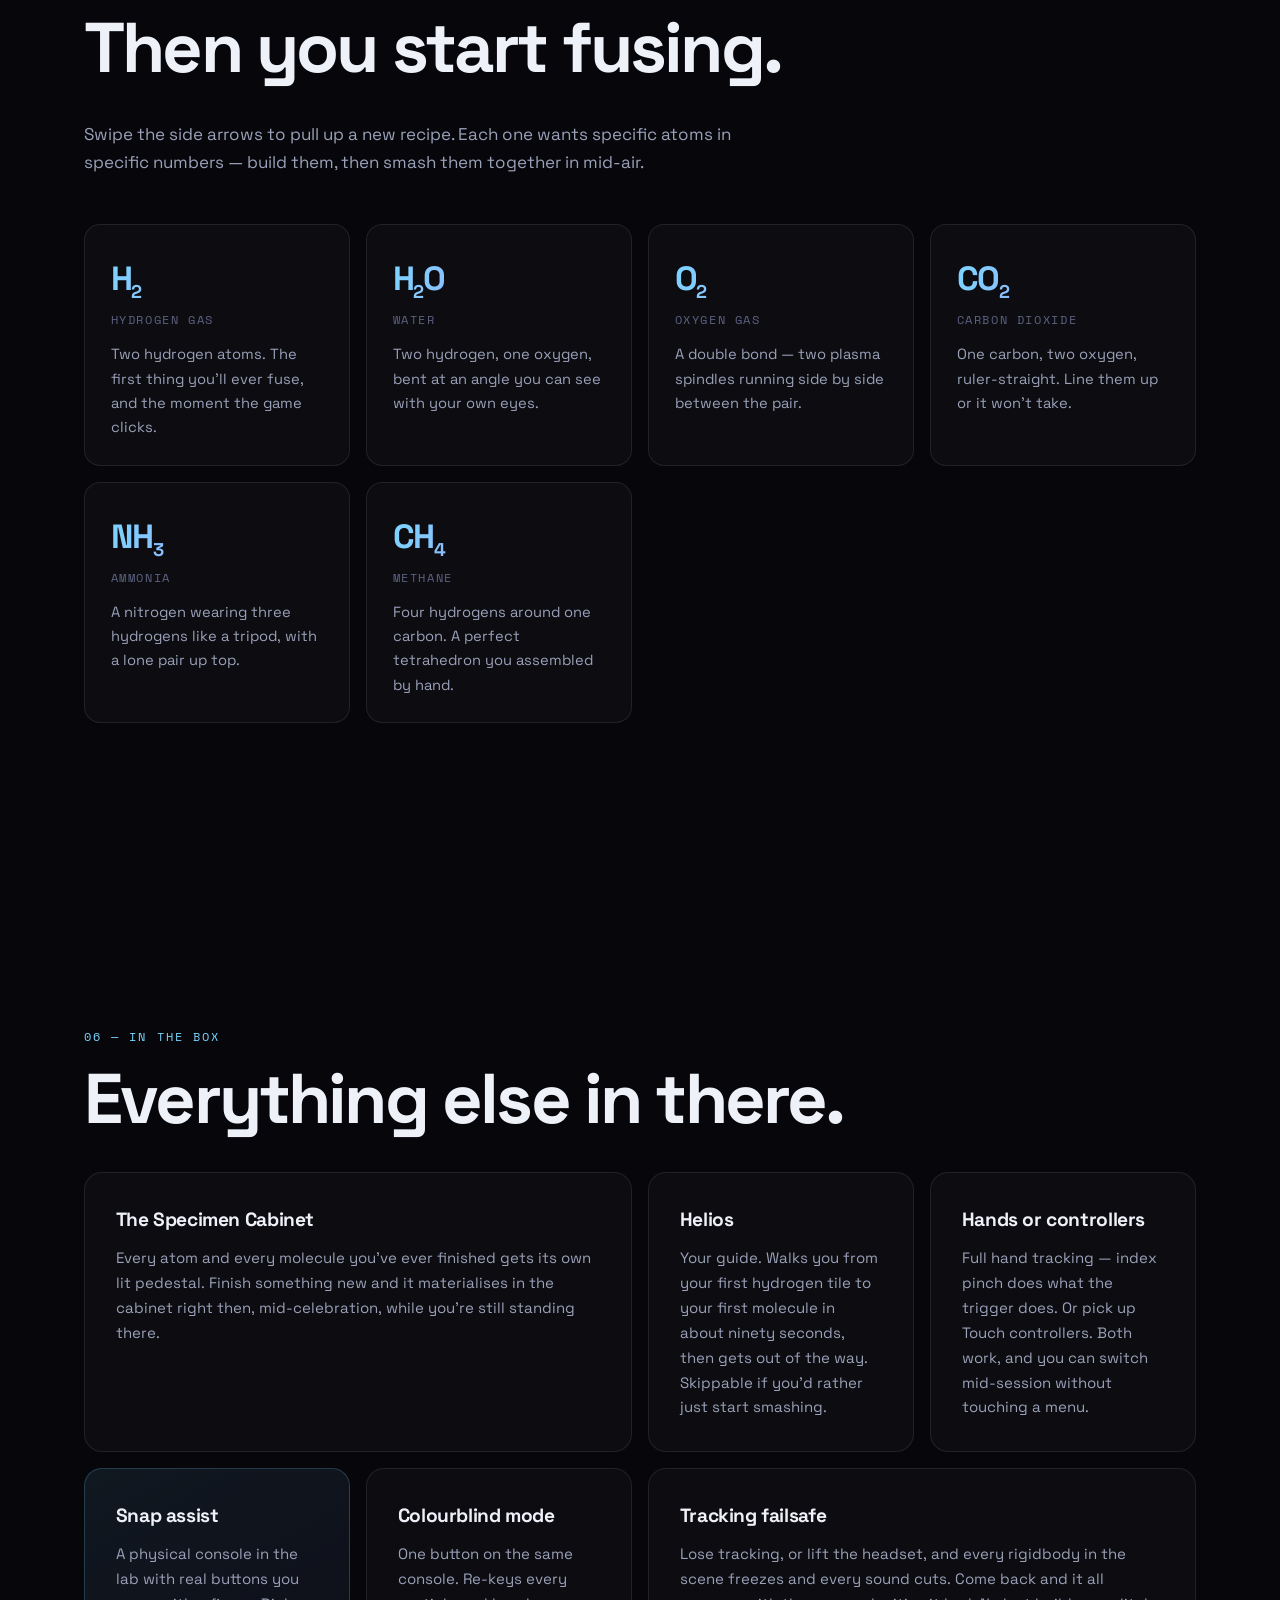
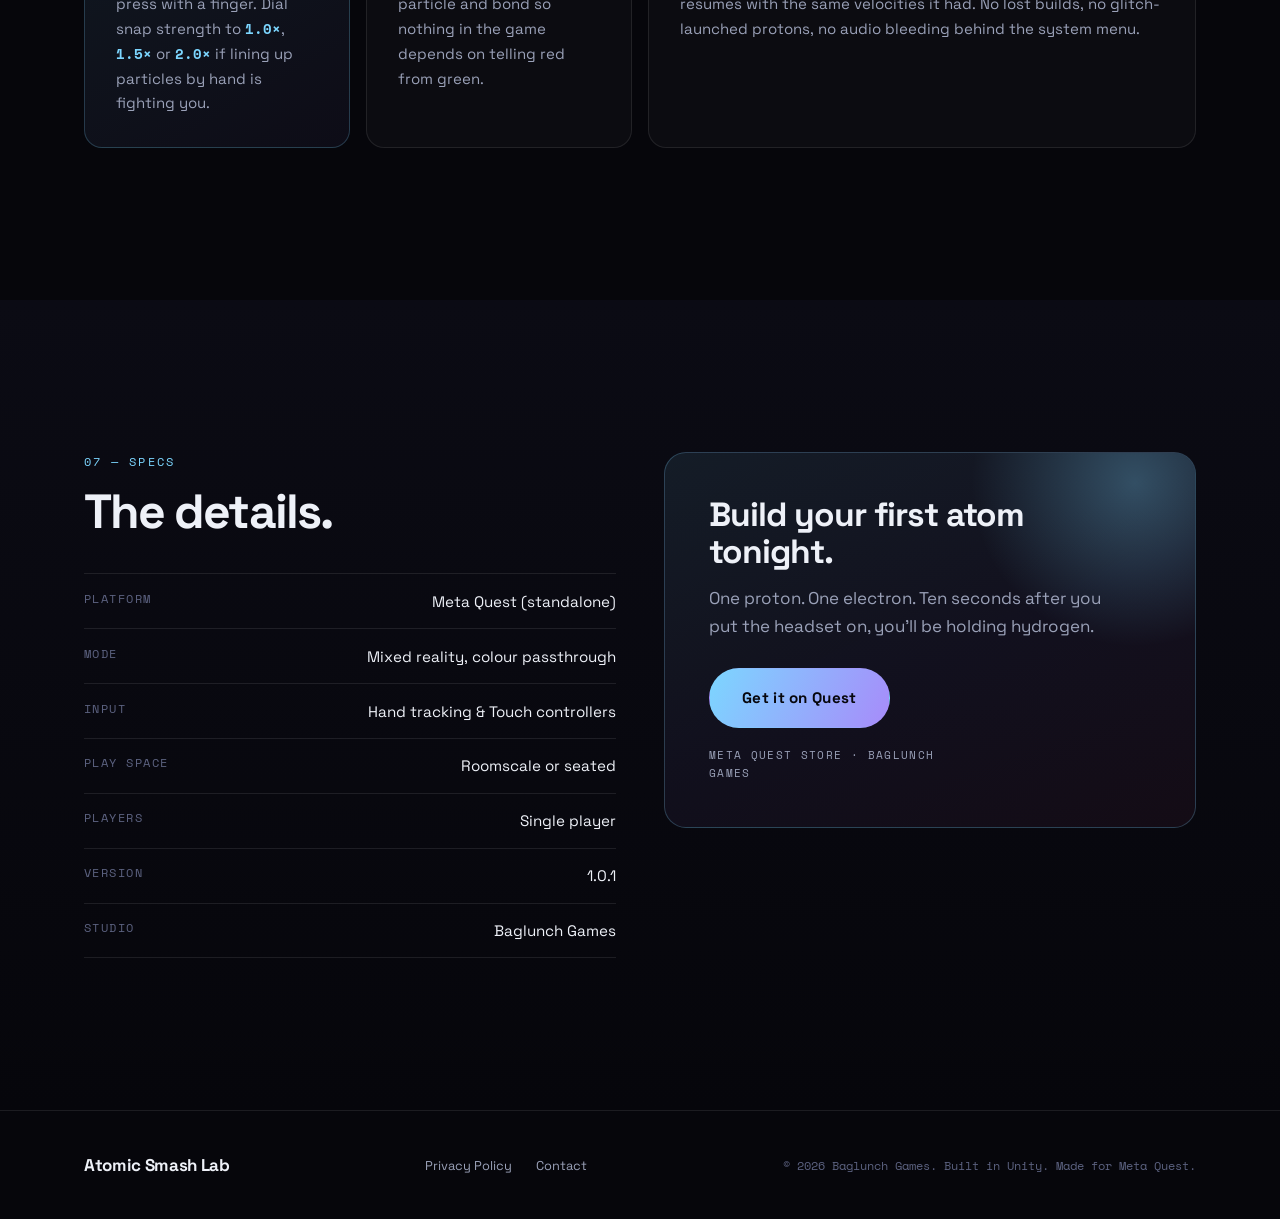
==== commit 4fb2c426: "Remove room-full screenshot from gallery" ====
--- a/index.html
+++ b/index.html
@@ -220,12 +220,6 @@
         <figcaption class="shot__cap"><b>Chemistry's famous hexagon</b> Benzene: a perfect ring of six carbons.</figcaption>
       </figure>
       <figure class="shot reveal">
-        <button class="shot__btn" type="button" data-full="shots/08-room-full.jpg" data-cap="Your builds stay where you left them, scattered through the room." data-title="Fourteen and counting" aria-label="View: Fourteen and counting">
-          <img src="shots/08-room-full-thumb.jpg" alt="Your builds stay where you left them, scattered through the room." width="880" height="495" loading="lazy" decoding="async">
-        </button>
-        <figcaption class="shot__cap"><b>Fourteen and counting</b> Your builds stay where you left them, scattered through the room.</figcaption>
-      </figure>
-      <figure class="shot reveal">
         <button class="shot__btn" type="button" data-full="shots/09-challenge-mode.jpg" data-cap="Challenge Mode: pick a category, race the timer, earn stars." data-title="Beat the clock" aria-label="View: Beat the clock">
           <img src="shots/09-challenge-mode-thumb.jpg" alt="Challenge Mode: pick a category, race the timer, earn stars." width="880" height="495" loading="lazy" decoding="async">
         </button>
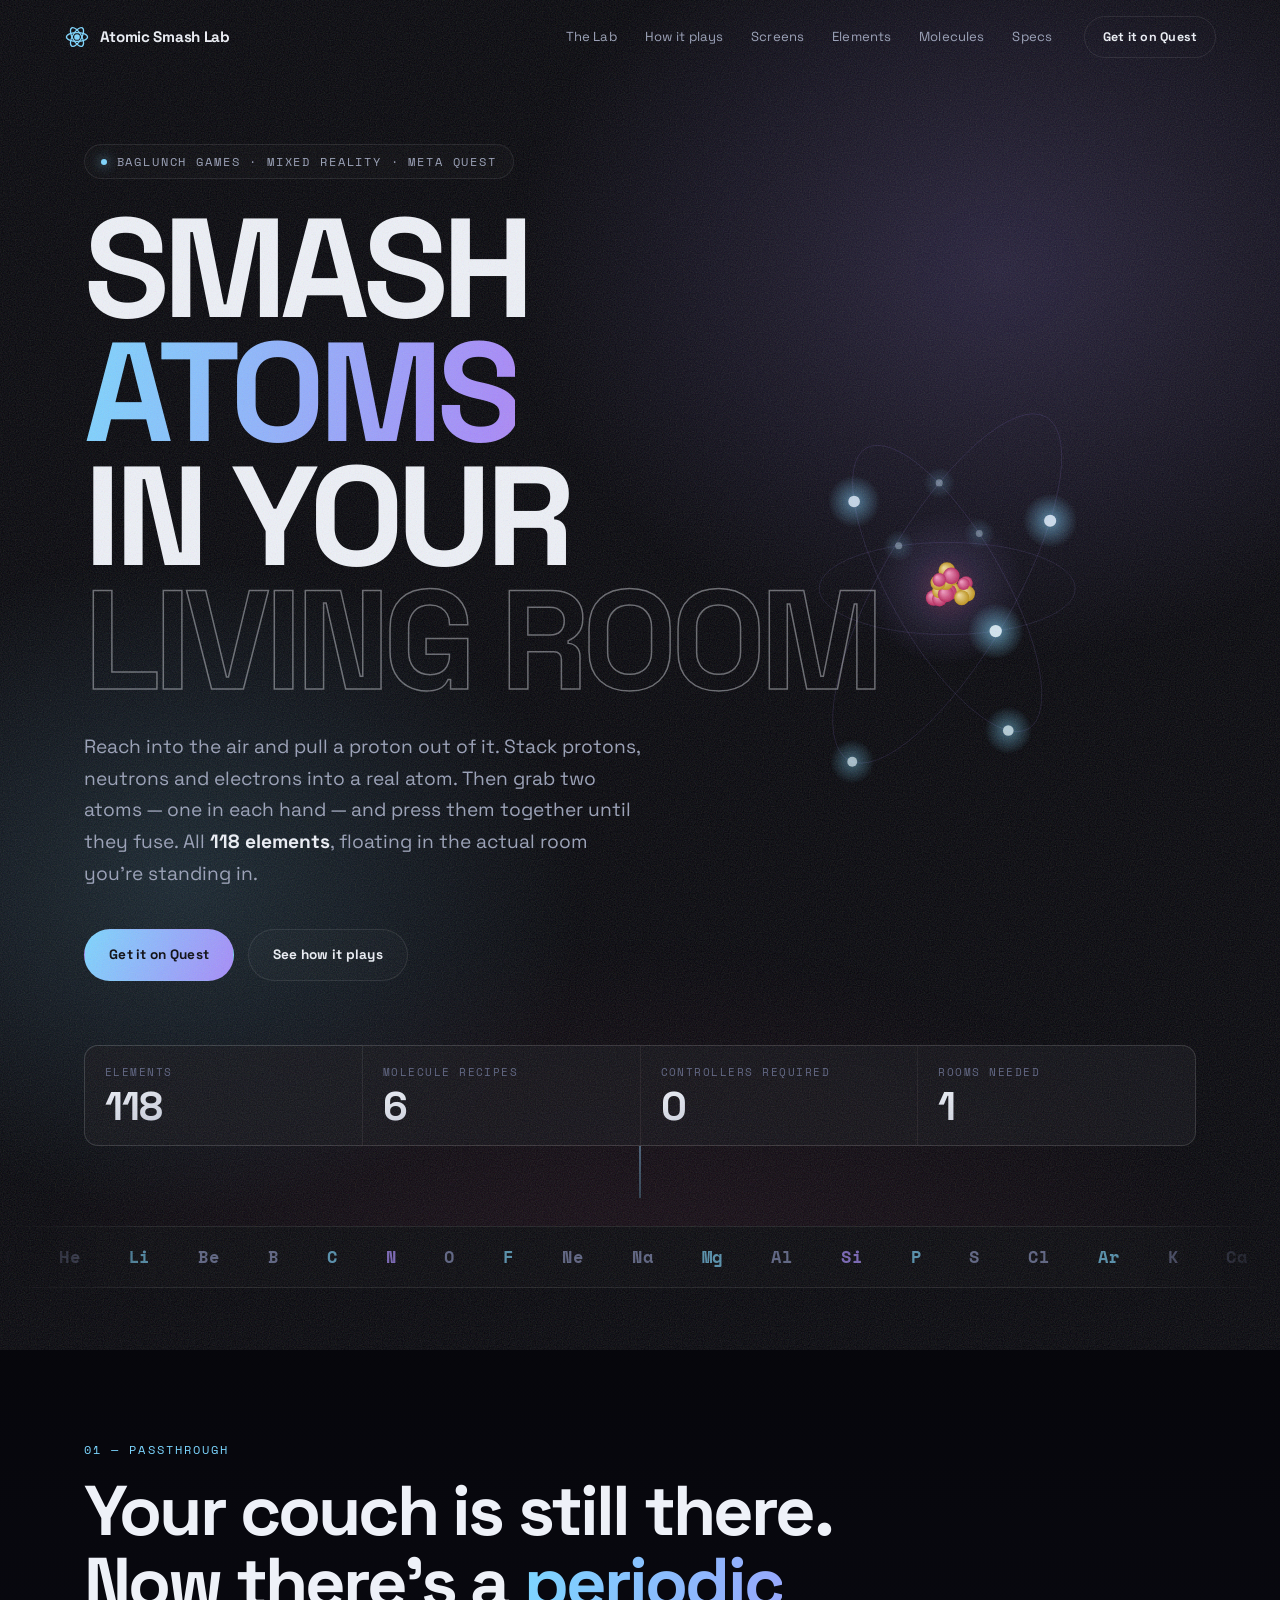
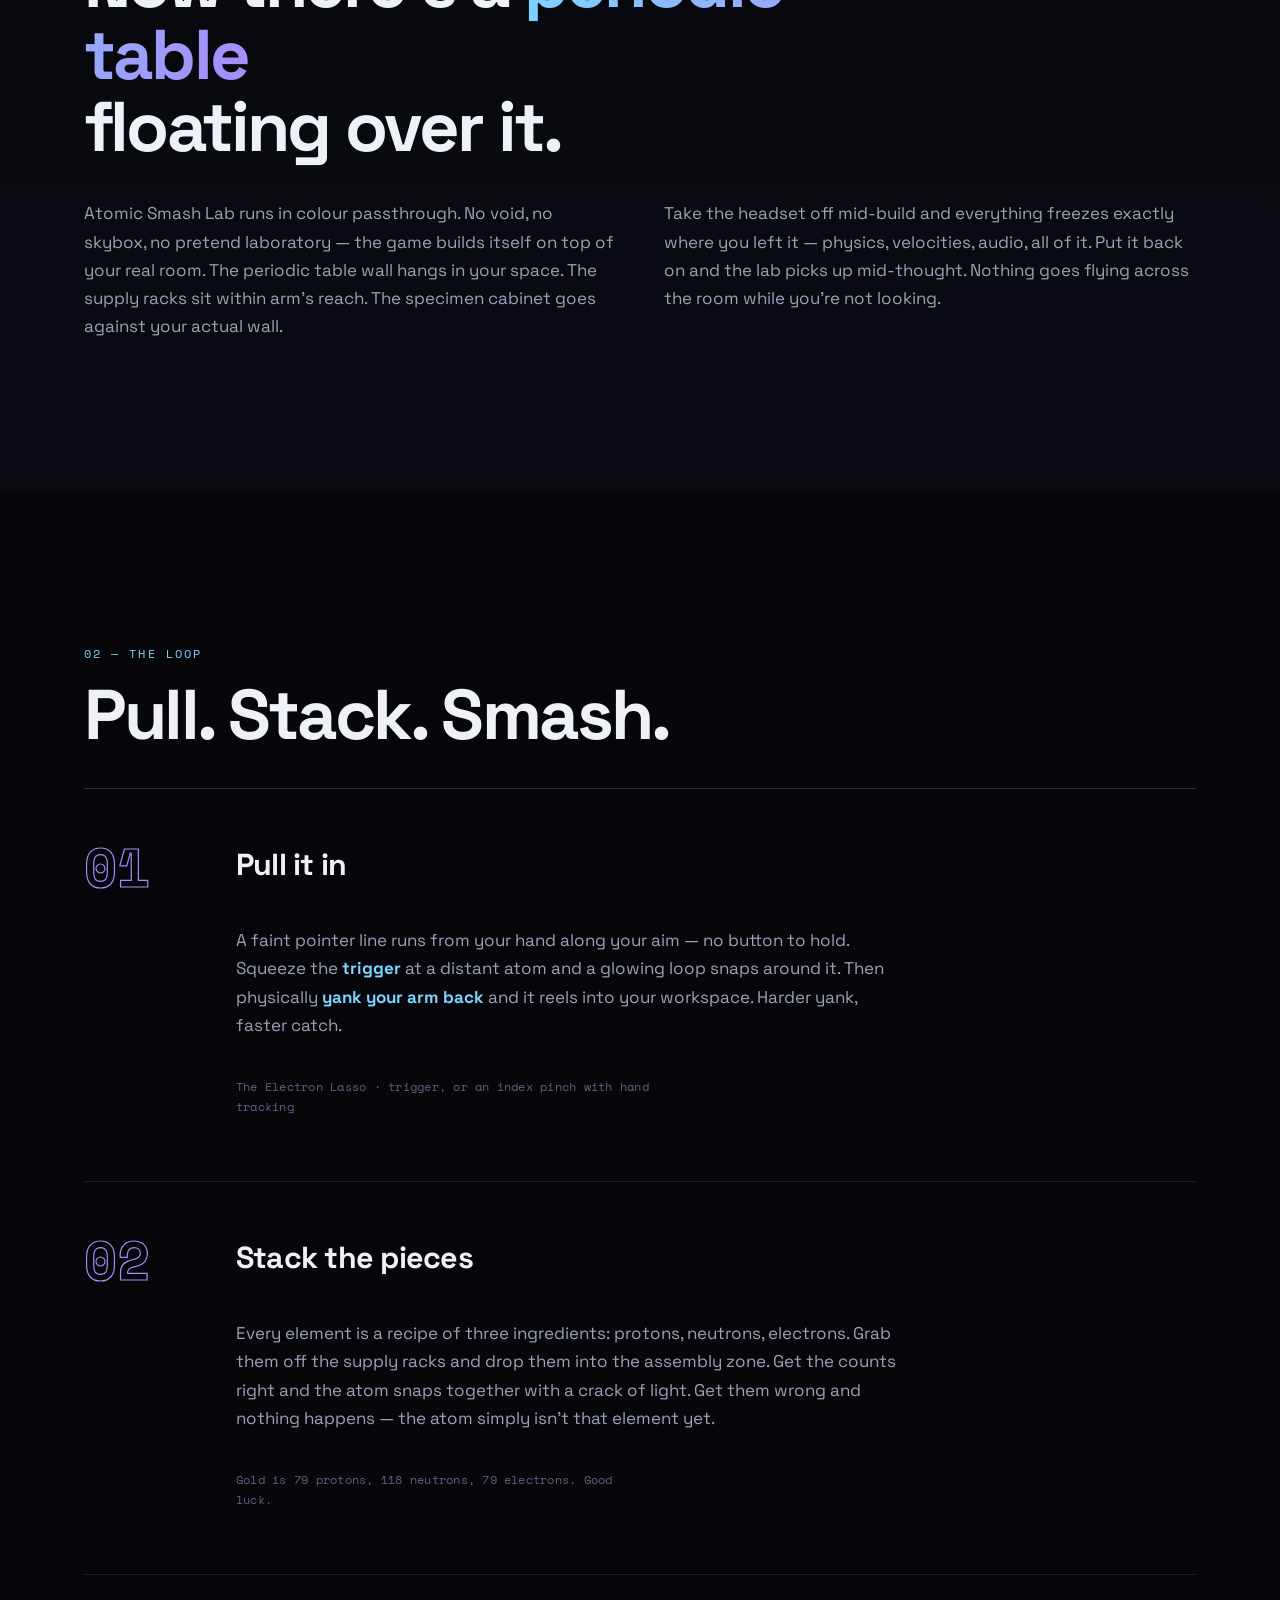
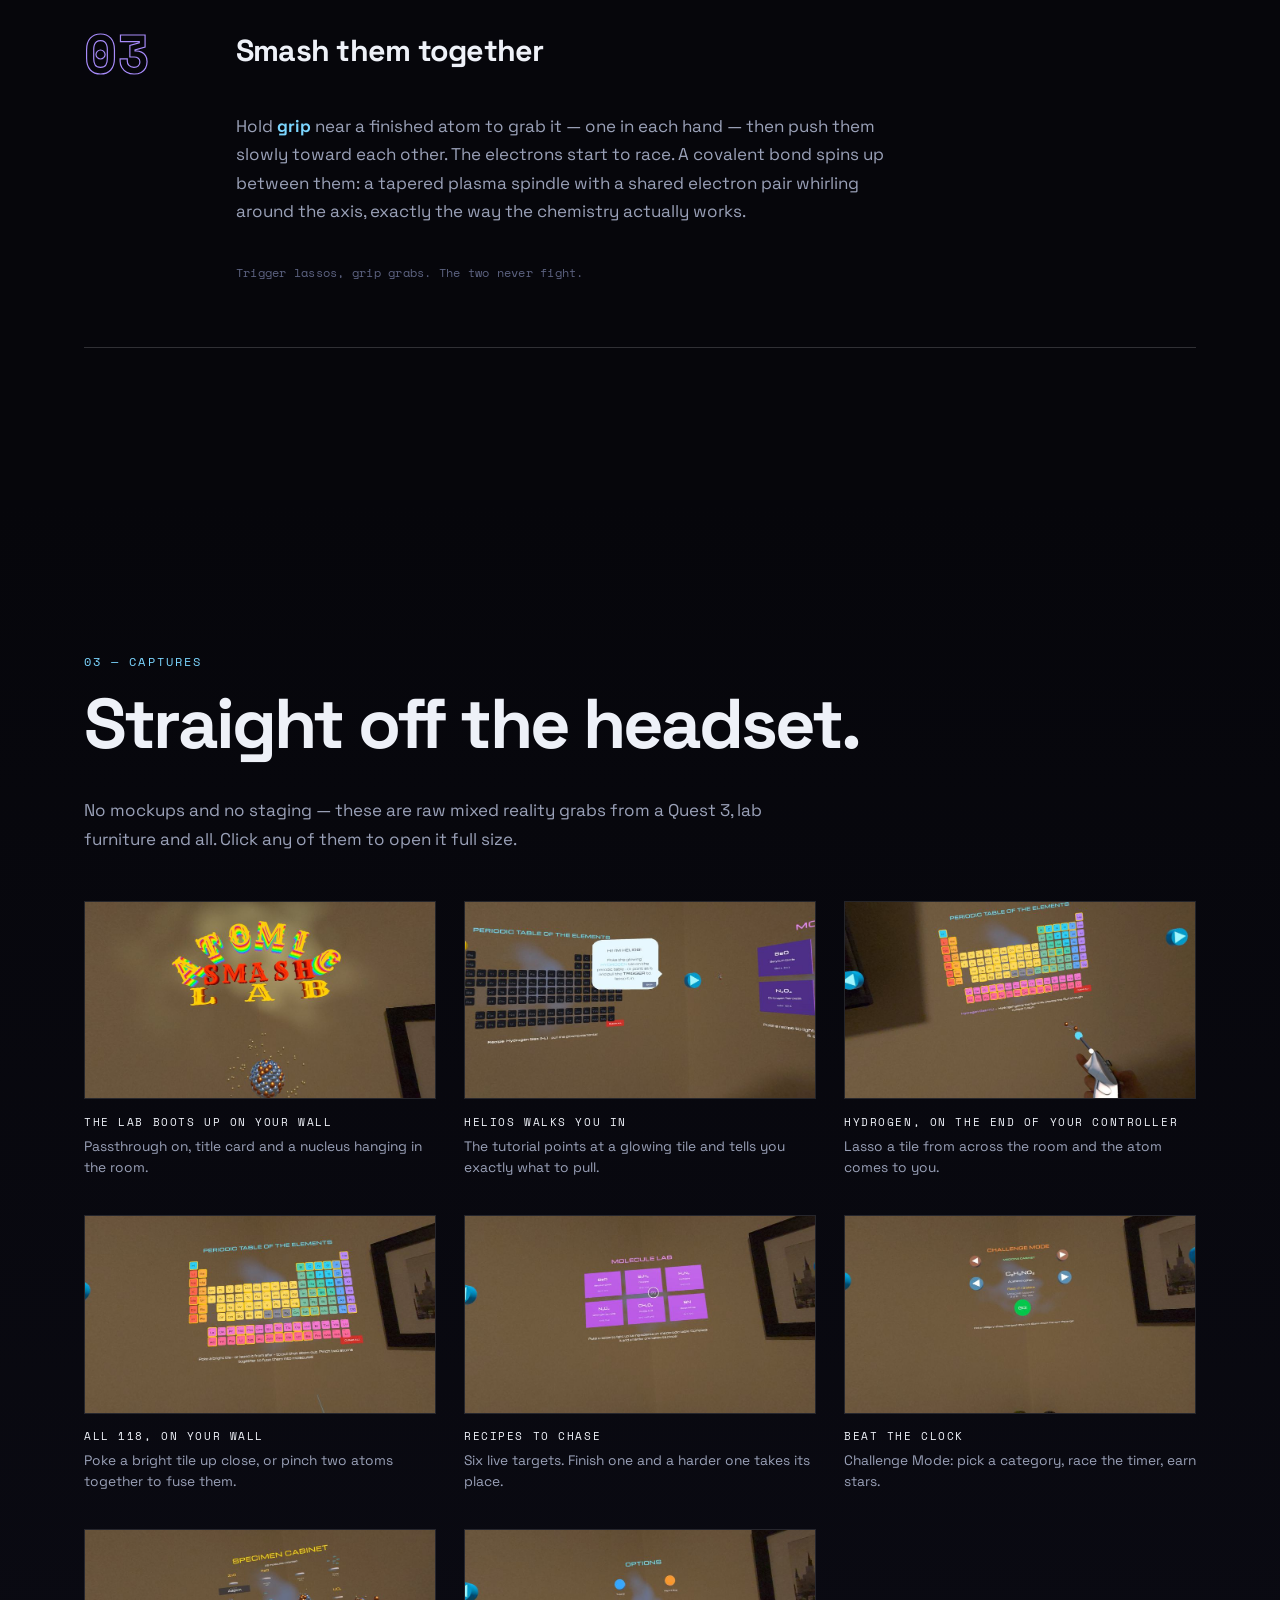
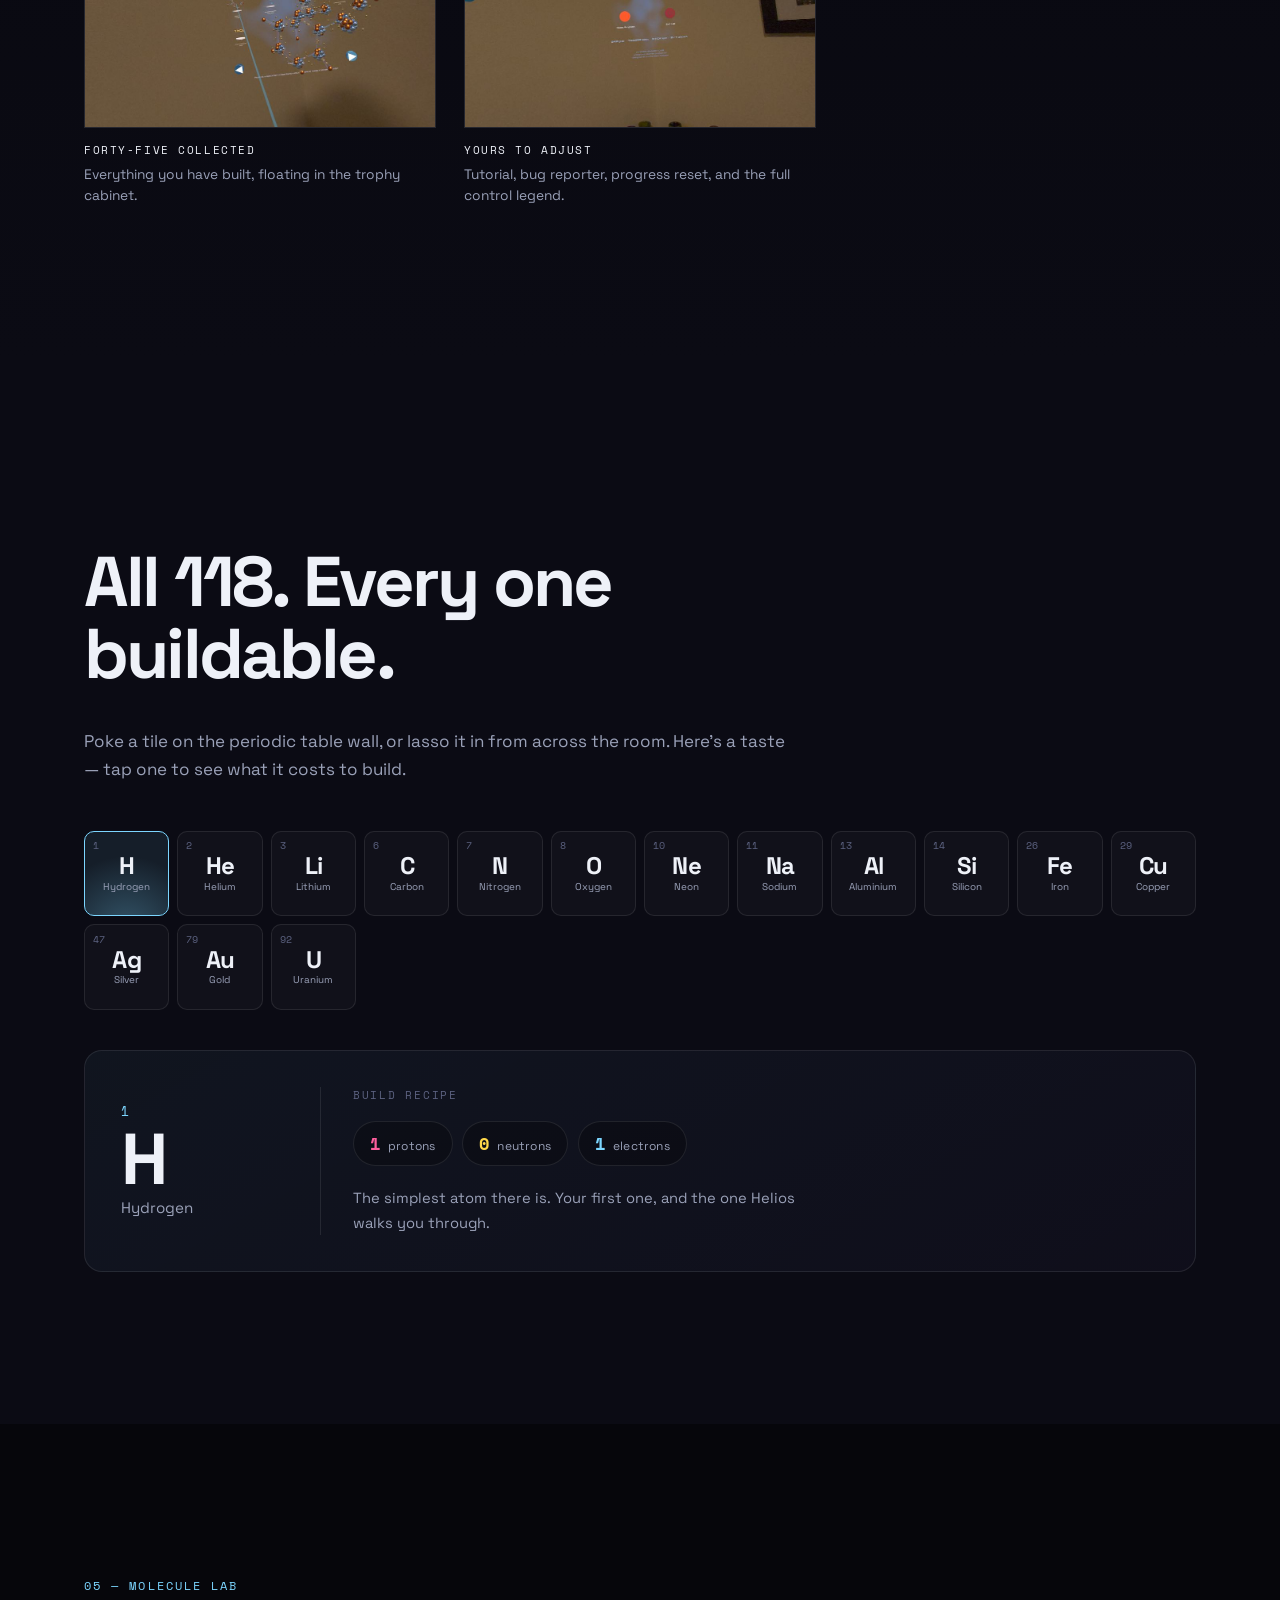
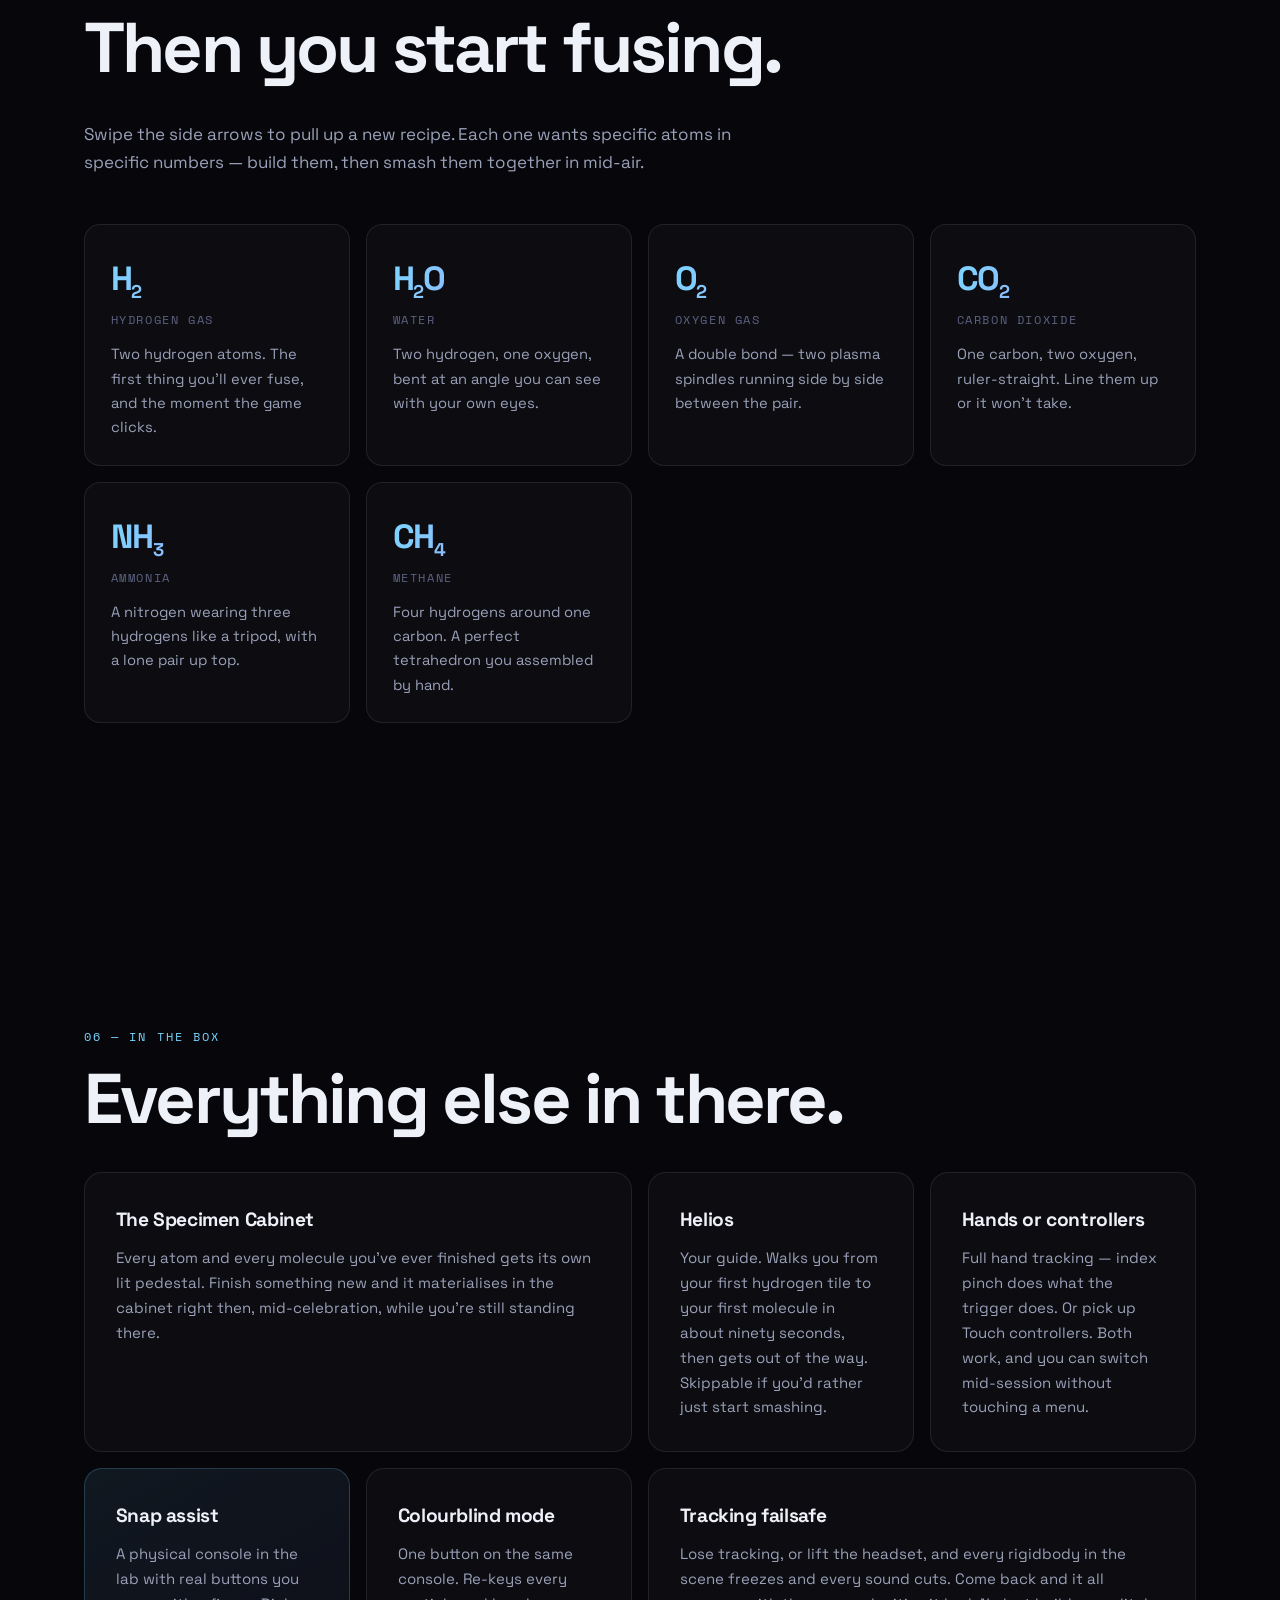
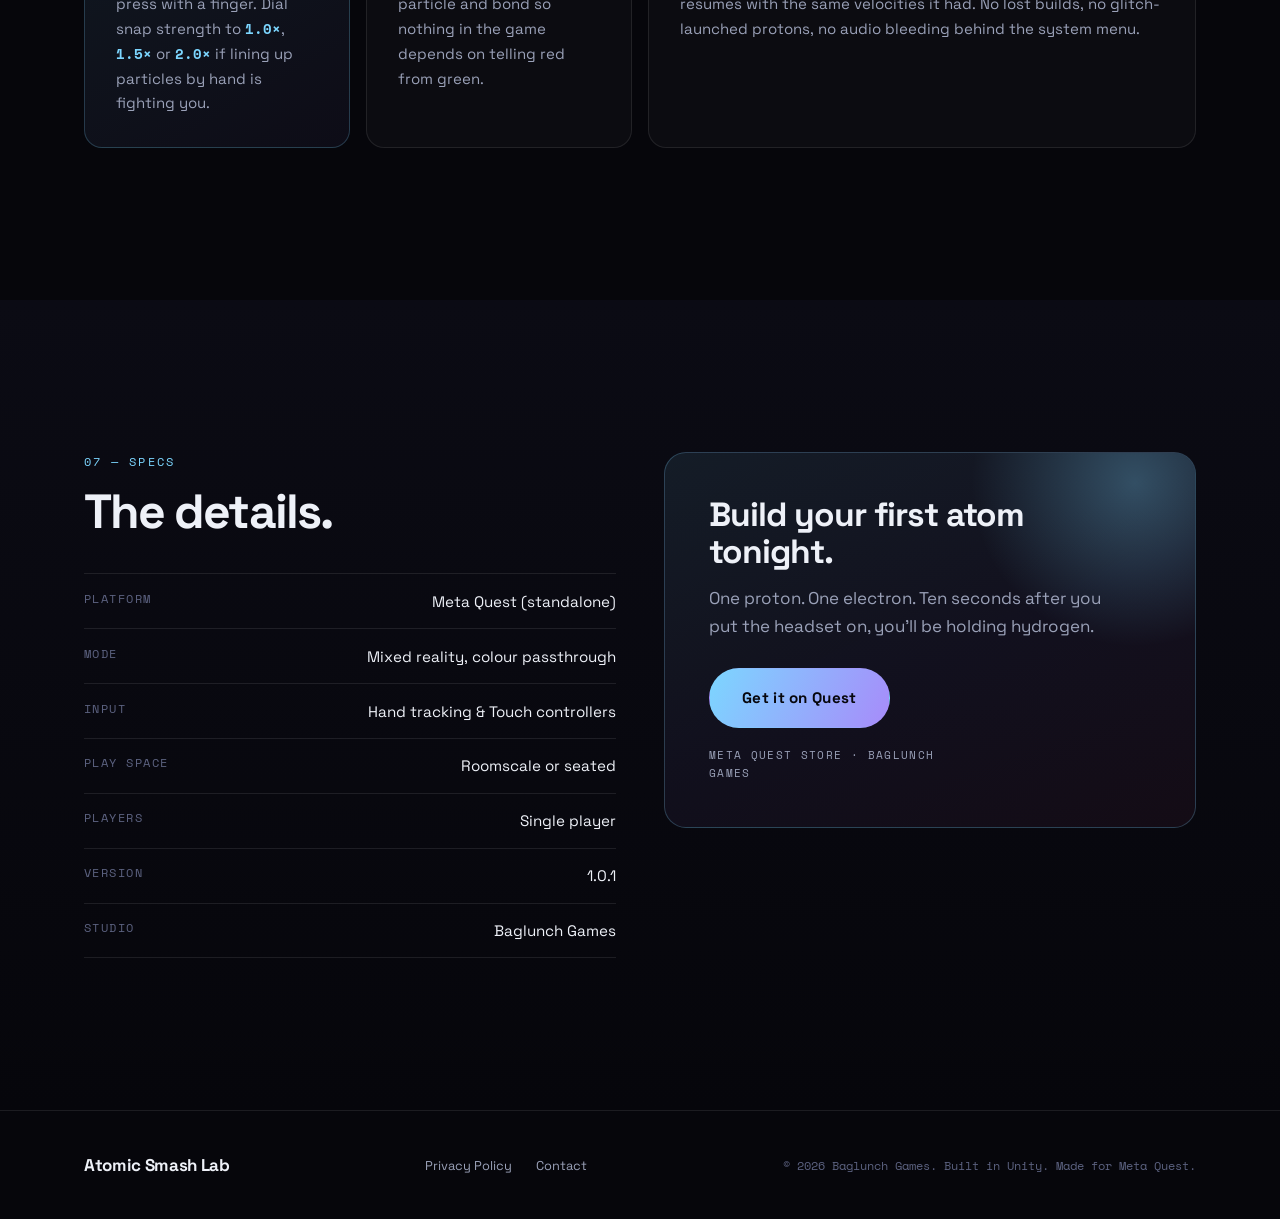
==== commit 48fe16bf: "Replace gallery with new 16:9 screenshots" ====
--- a/index.html
+++ b/index.html
@@ -178,52 +178,52 @@
 
     <div class="shots">
       <figure class="shot reveal">
-        <button class="shot__btn" type="button" data-full="shots/01-title-in-room.jpg" data-cap="Passthrough on, title card floating over the blinds." data-title="The lab boots up on your wall" aria-label="View: The lab boots up on your wall">
-          <img src="shots/01-title-in-room-thumb.jpg" alt="Passthrough on, title card floating over the blinds." width="880" height="495" loading="eager" decoding="async">
-        </button>
-        <figcaption class="shot__cap"><b>The lab boots up on your wall</b> Passthrough on, title card floating over the blinds.</figcaption>
-      </figure>
-      <figure class="shot reveal">
-        <button class="shot__btn" type="button" data-full="shots/02-periodic-table.jpg" data-cap="Poke a tile up close or lasso it from across the room." data-title="All 118, on your wall" aria-label="View: All 118, on your wall">
-          <img src="shots/02-periodic-table-thumb.jpg" alt="Poke a tile up close or lasso it from across the room." width="880" height="495" loading="eager" decoding="async">
-        </button>
-        <figcaption class="shot__cap"><b>All 118, on your wall</b> Poke a tile up close or lasso it from across the room.</figcaption>
-      </figure>
-      <figure class="shot reveal">
-        <button class="shot__btn" type="button" data-full="shots/03-first-molecule.jpg" data-cap="The tutorial hands you your first molecule and points at the cabinet." data-title="Helios walks you in" aria-label="View: Helios walks you in">
-          <img src="shots/03-first-molecule-thumb.jpg" alt="The tutorial hands you your first molecule and points at the cabinet." width="880" height="495" loading="eager" decoding="async">
-        </button>
-        <figcaption class="shot__cap"><b>Helios walks you in</b> The tutorial hands you your first molecule and points at the cabinet.</figcaption>
-      </figure>
-      <figure class="shot reveal">
-        <button class="shot__btn" type="button" data-full="shots/04-molecule-lab.jpg" data-cap="Six live targets at a time. Finish one and a harder one takes its place." data-title="Recipes to chase" aria-label="View: Recipes to chase">
-          <img src="shots/04-molecule-lab-thumb.jpg" alt="Six live targets at a time. Finish one and a harder one takes its place." width="880" height="495" loading="lazy" decoding="async">
-        </button>
-        <figcaption class="shot__cap"><b>Recipes to chase</b> Six live targets at a time. Finish one and a harder one takes its place.</figcaption>
-      </figure>
-      <figure class="shot reveal">
-        <button class="shot__btn" type="button" data-full="shots/05-laughing-gas.jpg" data-cap="Nitrous oxide hanging in the air where you built it." data-title="N&#8322;O, assembled" aria-label="View: N&#8322;O, assembled">
-          <img src="shots/05-laughing-gas-thumb.jpg" alt="Nitrous oxide hanging in the air where you built it." width="880" height="495" loading="lazy" decoding="async">
-        </button>
-        <figcaption class="shot__cap"><b>N&#8322;O, assembled</b> Nitrous oxide hanging in the air where you built it.</figcaption>
-      </figure>
-      <figure class="shot reveal">
-        <button class="shot__btn" type="button" data-full="shots/06-glucose.jpg" data-cap="Glucose &mdash; the sugar your brain is burning to read this." data-title="C&#8326;H&#8321;&#8322;O&#8326;" aria-label="View: C&#8326;H&#8321;&#8322;O&#8326;">
-          <img src="shots/06-glucose-thumb.jpg" alt="Glucose - the sugar your brain is burning to read this." width="880" height="495" loading="lazy" decoding="async">
-        </button>
-        <figcaption class="shot__cap"><b>C&#8326;H&#8321;&#8322;O&#8326;</b> Glucose &mdash; the sugar your brain is burning to read this.</figcaption>
-      </figure>
-      <figure class="shot reveal">
-        <button class="shot__btn" type="button" data-full="shots/07-benzene.jpg" data-cap="Benzene: a perfect ring of six carbons." data-title="Chemistry's famous hexagon" aria-label="View: Chemistry's famous hexagon">
-          <img src="shots/07-benzene-thumb.jpg" alt="Benzene: a perfect ring of six carbons." width="880" height="495" loading="lazy" decoding="async">
-        </button>
-        <figcaption class="shot__cap"><b>Chemistry's famous hexagon</b> Benzene: a perfect ring of six carbons.</figcaption>
-      </figure>
-      <figure class="shot reveal">
-        <button class="shot__btn" type="button" data-full="shots/09-challenge-mode.jpg" data-cap="Challenge Mode: pick a category, race the timer, earn stars." data-title="Beat the clock" aria-label="View: Beat the clock">
-          <img src="shots/09-challenge-mode-thumb.jpg" alt="Challenge Mode: pick a category, race the timer, earn stars." width="880" height="495" loading="lazy" decoding="async">
+        <button class="shot__btn" type="button" data-full="shots/01-title-card.jpg" data-cap="Passthrough on, title card and a nucleus hanging in the room." data-title="The lab boots up on your wall" aria-label="View: The lab boots up on your wall">
+          <img src="shots/01-title-card-thumb.jpg" alt="The lab boots up on your wall" width="880" height="495" loading="eager" decoding="async">
+        </button>
+        <figcaption class="shot__cap"><b>The lab boots up on your wall</b> Passthrough on, title card and a nucleus hanging in the room.</figcaption>
+      </figure>
+      <figure class="shot reveal">
+        <button class="shot__btn" type="button" data-full="shots/02-helios-tutorial.jpg" data-cap="The tutorial points at a glowing tile and tells you exactly what to pull." data-title="Helios walks you in" aria-label="View: Helios walks you in">
+          <img src="shots/02-helios-tutorial-thumb.jpg" alt="Helios walks you in" width="880" height="495" loading="eager" decoding="async">
+        </button>
+        <figcaption class="shot__cap"><b>Helios walks you in</b> The tutorial points at a glowing tile and tells you exactly what to pull.</figcaption>
+      </figure>
+      <figure class="shot reveal">
+        <button class="shot__btn" type="button" data-full="shots/03-pull-hydrogen.jpg" data-cap="Lasso a tile from across the room and the atom comes to you." data-title="Hydrogen, on the end of your controller" aria-label="View: Hydrogen, on the end of your controller">
+          <img src="shots/03-pull-hydrogen-thumb.jpg" alt="Hydrogen, on the end of your controller" width="880" height="495" loading="eager" decoding="async">
+        </button>
+        <figcaption class="shot__cap"><b>Hydrogen, on the end of your controller</b> Lasso a tile from across the room and the atom comes to you.</figcaption>
+      </figure>
+      <figure class="shot reveal">
+        <button class="shot__btn" type="button" data-full="shots/04-periodic-table.jpg" data-cap="Poke a bright tile up close, or pinch two atoms together to fuse them." data-title="All 118, on your wall" aria-label="View: All 118, on your wall">
+          <img src="shots/04-periodic-table-thumb.jpg" alt="All 118, on your wall" width="880" height="495" loading="lazy" decoding="async">
+        </button>
+        <figcaption class="shot__cap"><b>All 118, on your wall</b> Poke a bright tile up close, or pinch two atoms together to fuse them.</figcaption>
+      </figure>
+      <figure class="shot reveal">
+        <button class="shot__btn" type="button" data-full="shots/05-molecule-lab.jpg" data-cap="Six live targets. Finish one and a harder one takes its place." data-title="Recipes to chase" aria-label="View: Recipes to chase">
+          <img src="shots/05-molecule-lab-thumb.jpg" alt="Recipes to chase" width="880" height="495" loading="lazy" decoding="async">
+        </button>
+        <figcaption class="shot__cap"><b>Recipes to chase</b> Six live targets. Finish one and a harder one takes its place.</figcaption>
+      </figure>
+      <figure class="shot reveal">
+        <button class="shot__btn" type="button" data-full="shots/06-challenge-mode.jpg" data-cap="Challenge Mode: pick a category, race the timer, earn stars." data-title="Beat the clock" aria-label="View: Beat the clock">
+          <img src="shots/06-challenge-mode-thumb.jpg" alt="Beat the clock" width="880" height="495" loading="lazy" decoding="async">
         </button>
         <figcaption class="shot__cap"><b>Beat the clock</b> Challenge Mode: pick a category, race the timer, earn stars.</figcaption>
+      </figure>
+      <figure class="shot reveal">
+        <button class="shot__btn" type="button" data-full="shots/07-specimen-cabinet.jpg" data-cap="Everything you have built, floating in the trophy cabinet." data-title="Forty-five collected" aria-label="View: Forty-five collected">
+          <img src="shots/07-specimen-cabinet-thumb.jpg" alt="Forty-five collected" width="880" height="495" loading="lazy" decoding="async">
+        </button>
+        <figcaption class="shot__cap"><b>Forty-five collected</b> Everything you have built, floating in the trophy cabinet.</figcaption>
+      </figure>
+      <figure class="shot reveal">
+        <button class="shot__btn" type="button" data-full="shots/08-options.jpg" data-cap="Tutorial, bug reporter, progress reset, and the full control legend." data-title="Yours to adjust" aria-label="View: Yours to adjust">
+          <img src="shots/08-options-thumb.jpg" alt="Yours to adjust" width="880" height="495" loading="lazy" decoding="async">
+        </button>
+        <figcaption class="shot__cap"><b>Yours to adjust</b> Tutorial, bug reporter, progress reset, and the full control legend.</figcaption>
       </figure>
     </div>
   </div>
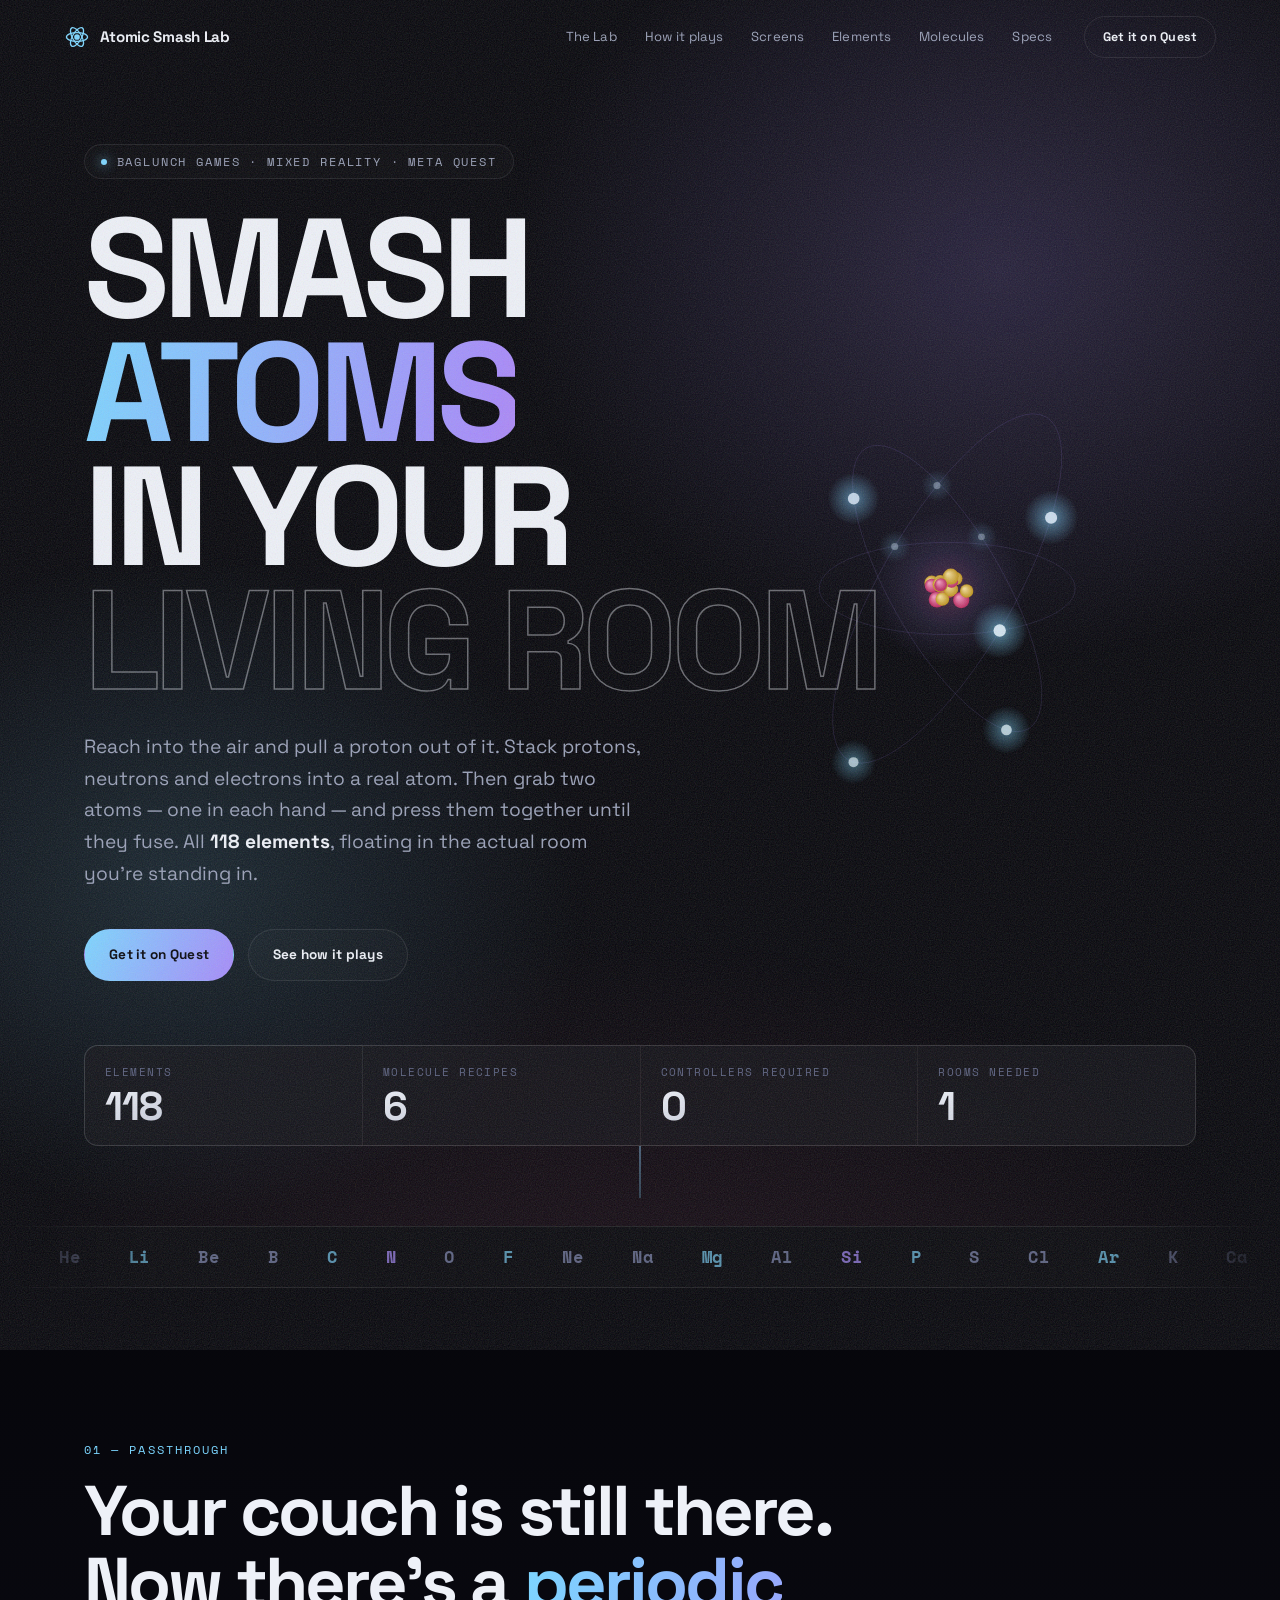
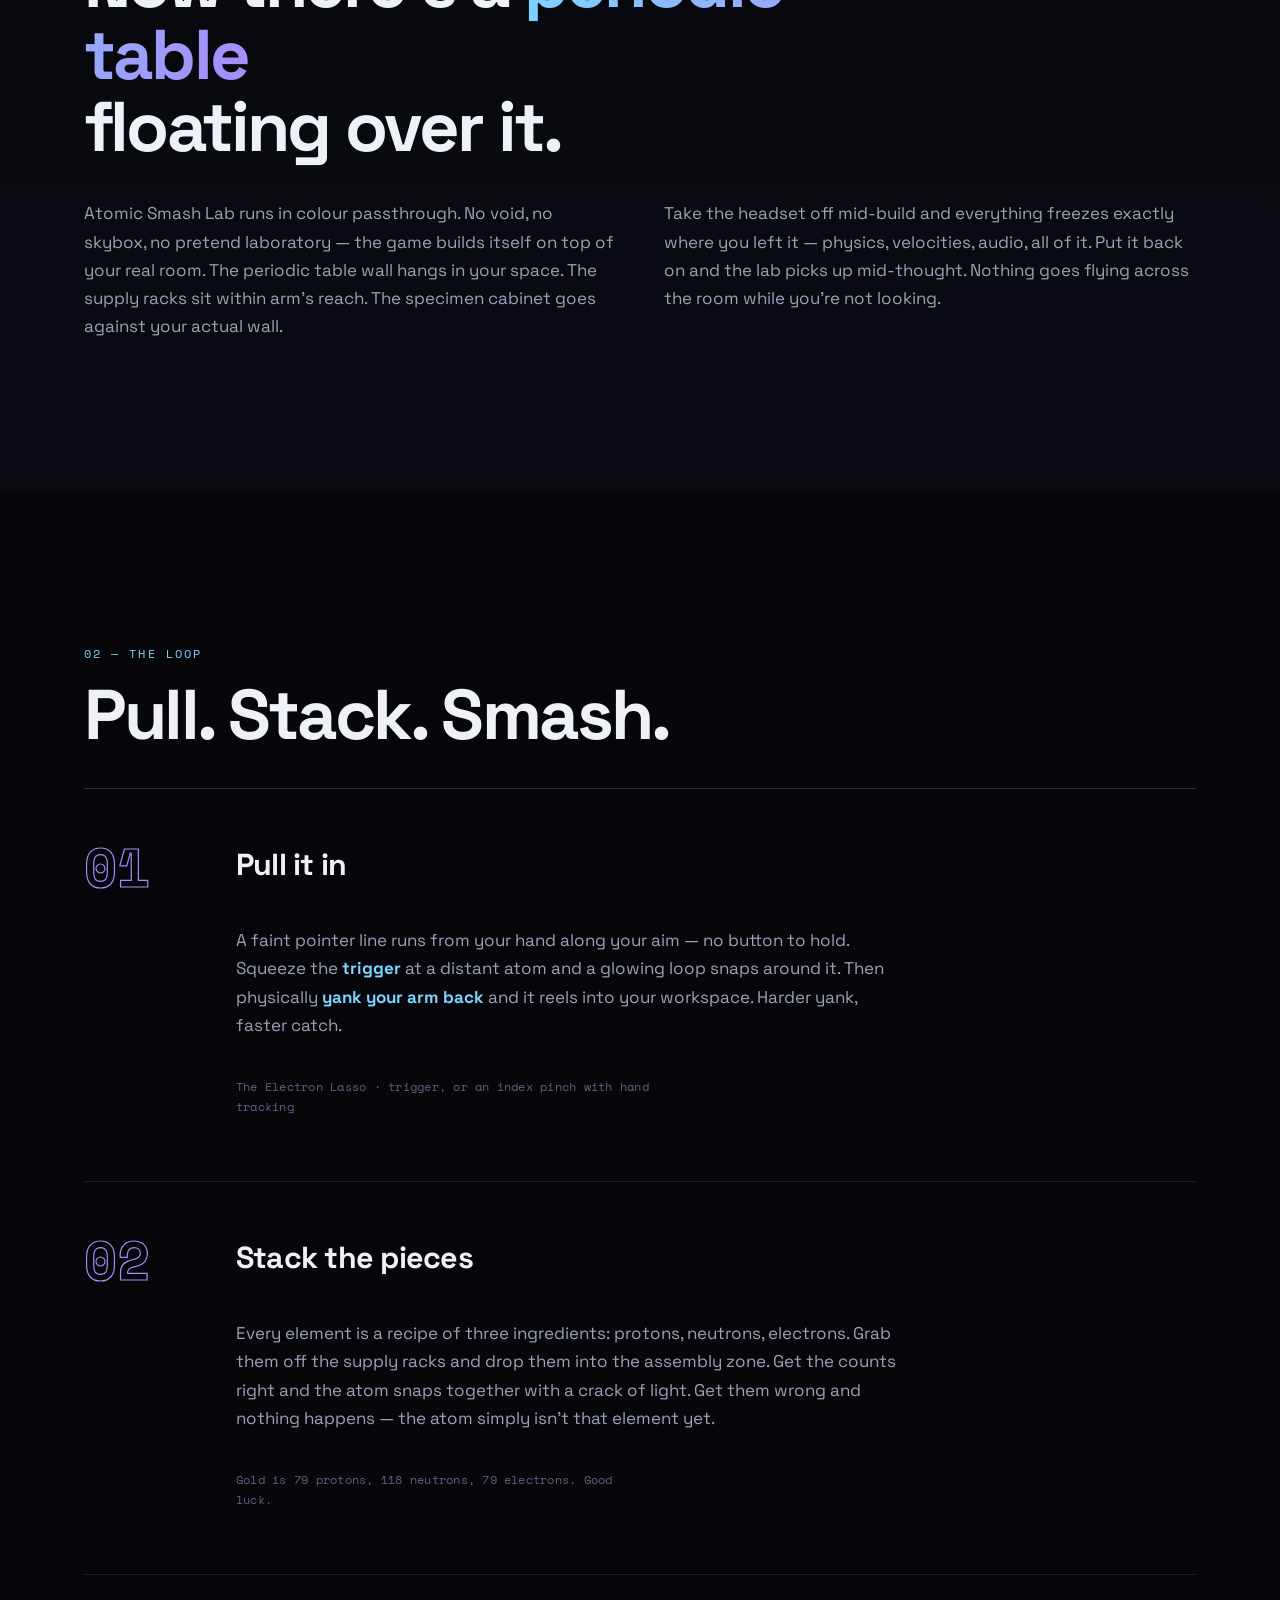
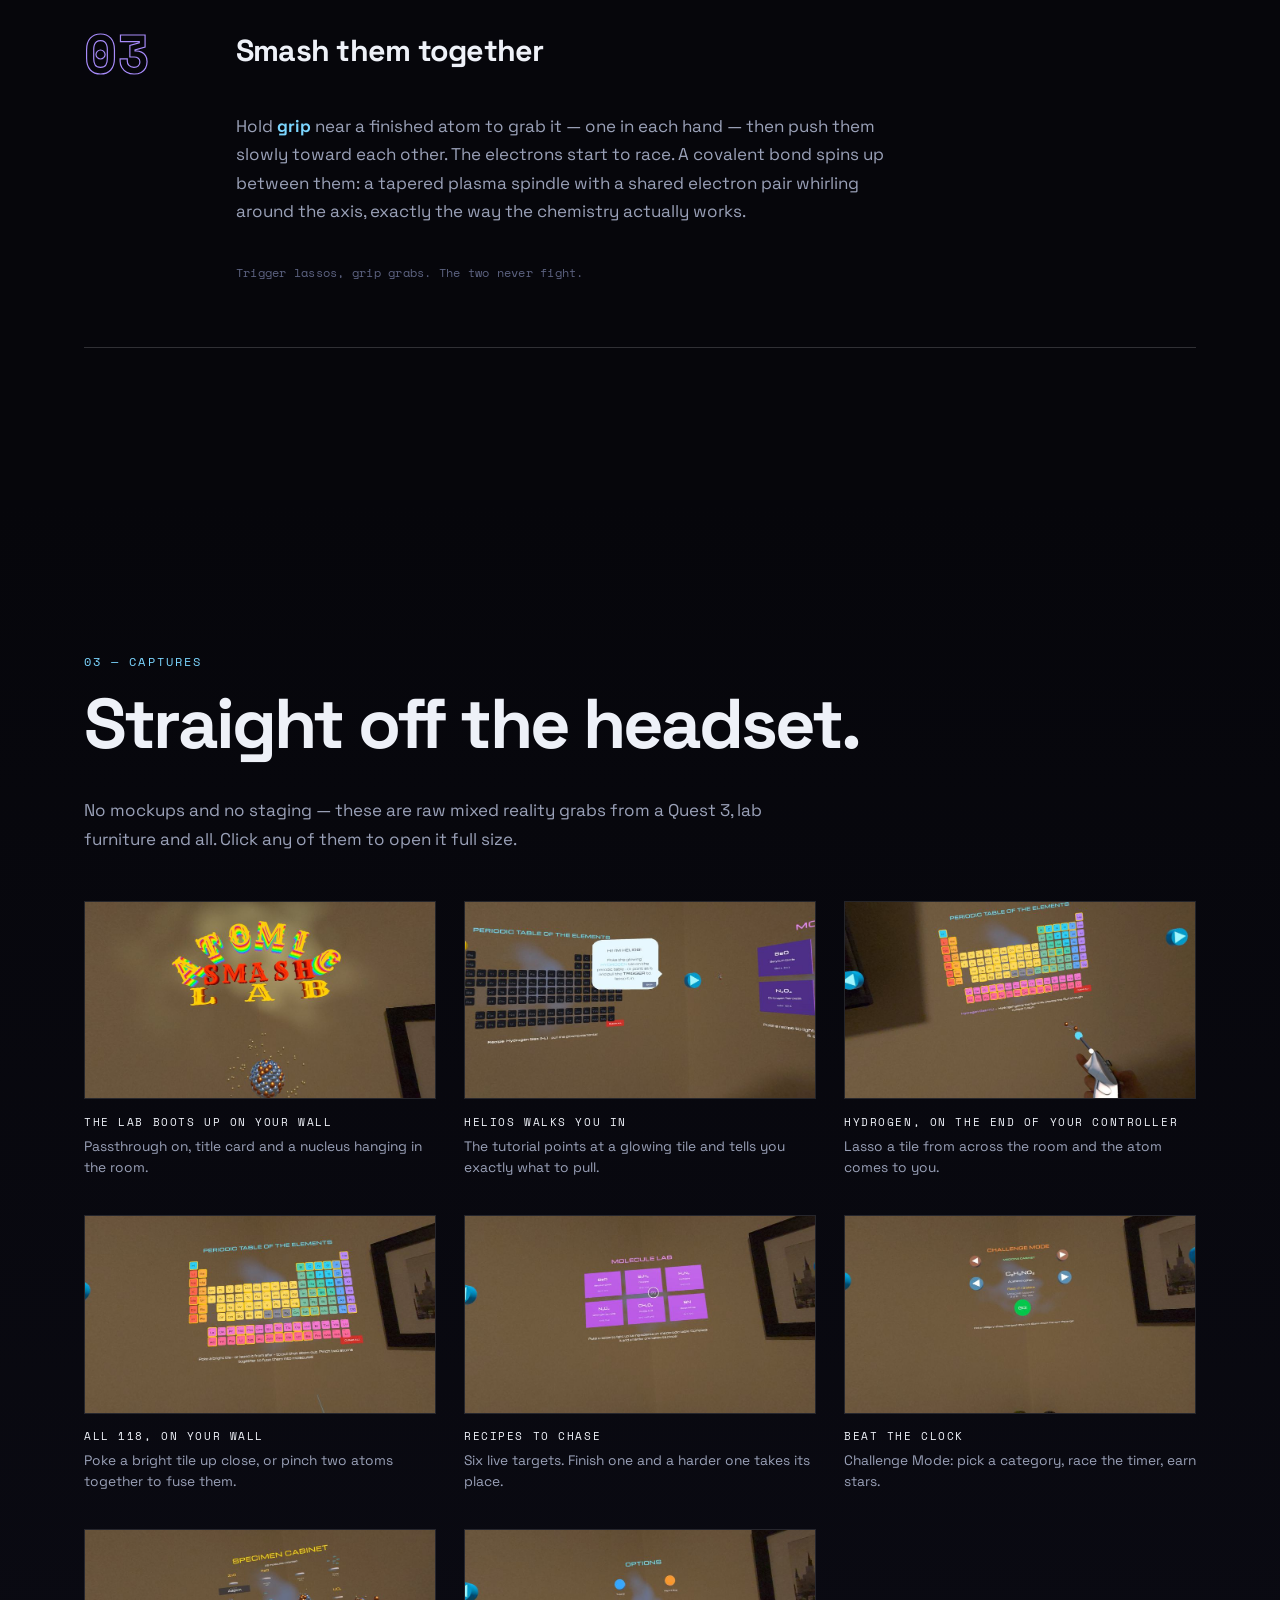
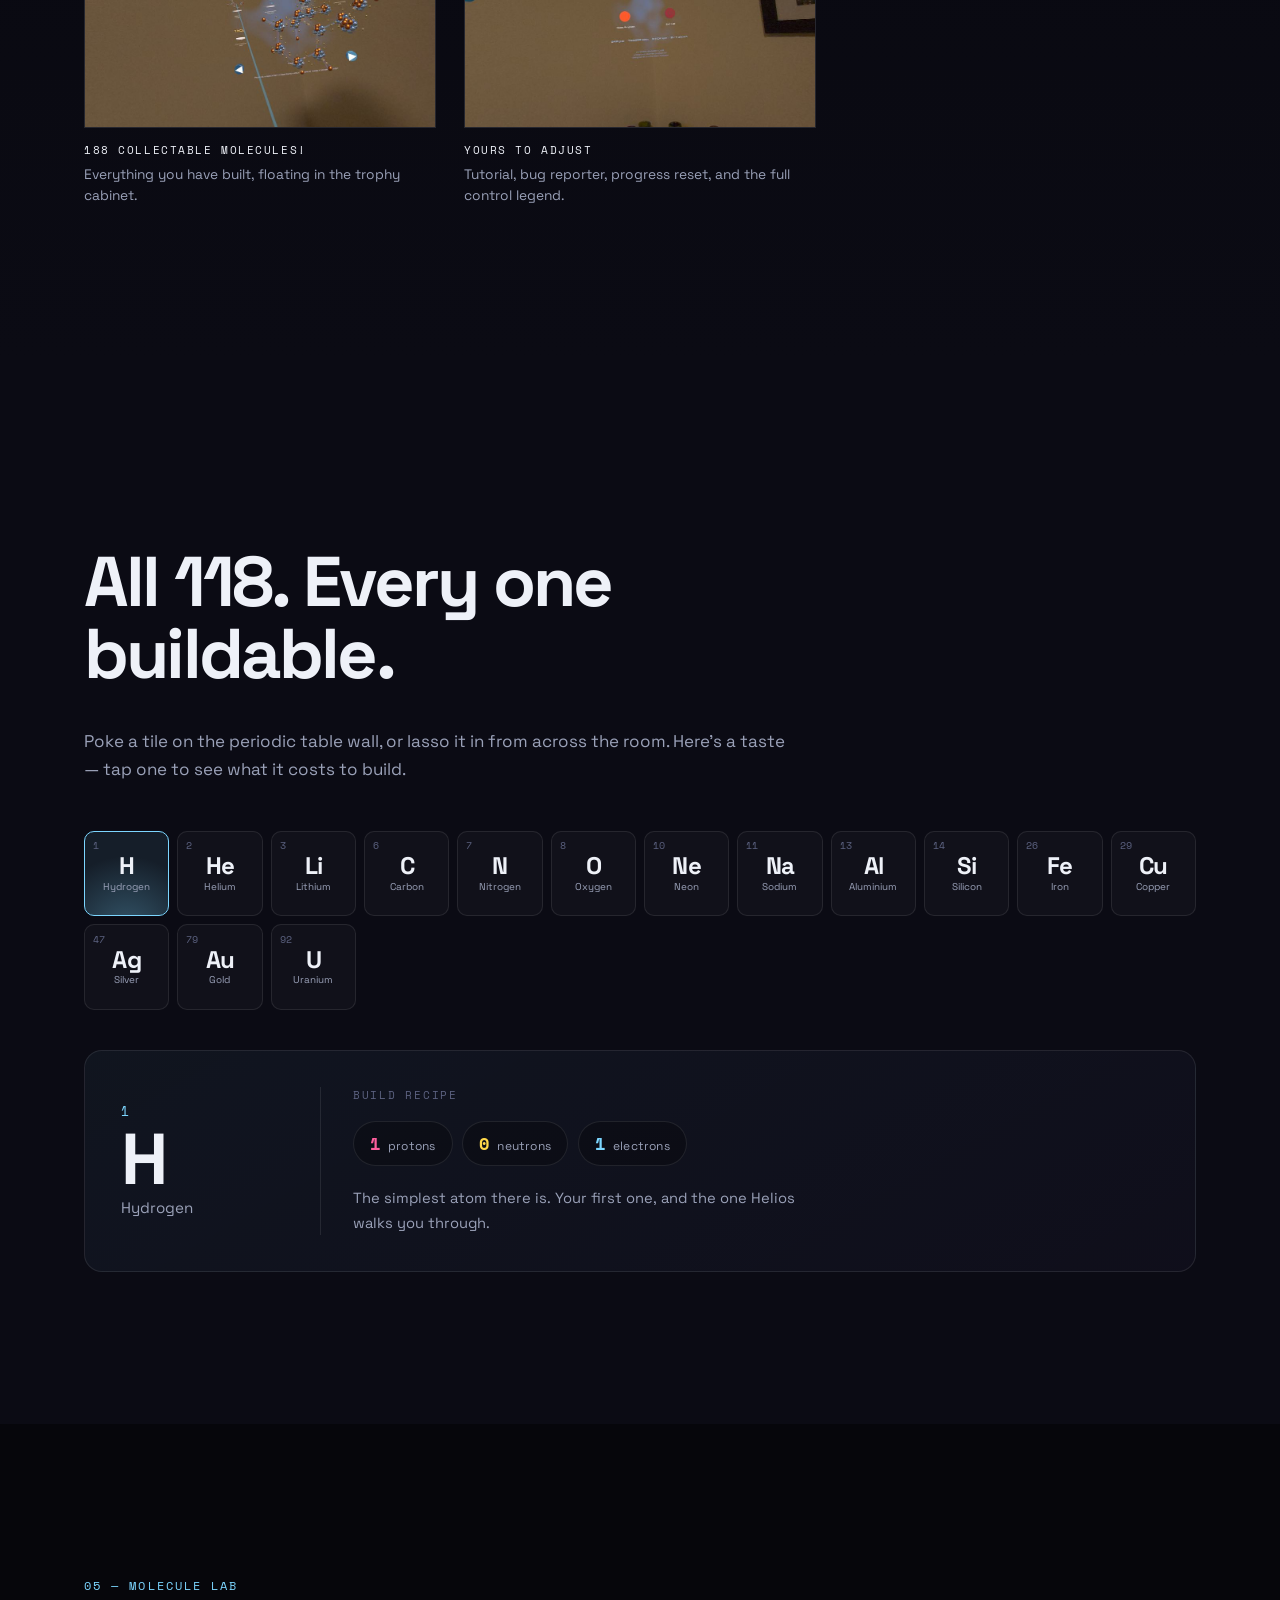
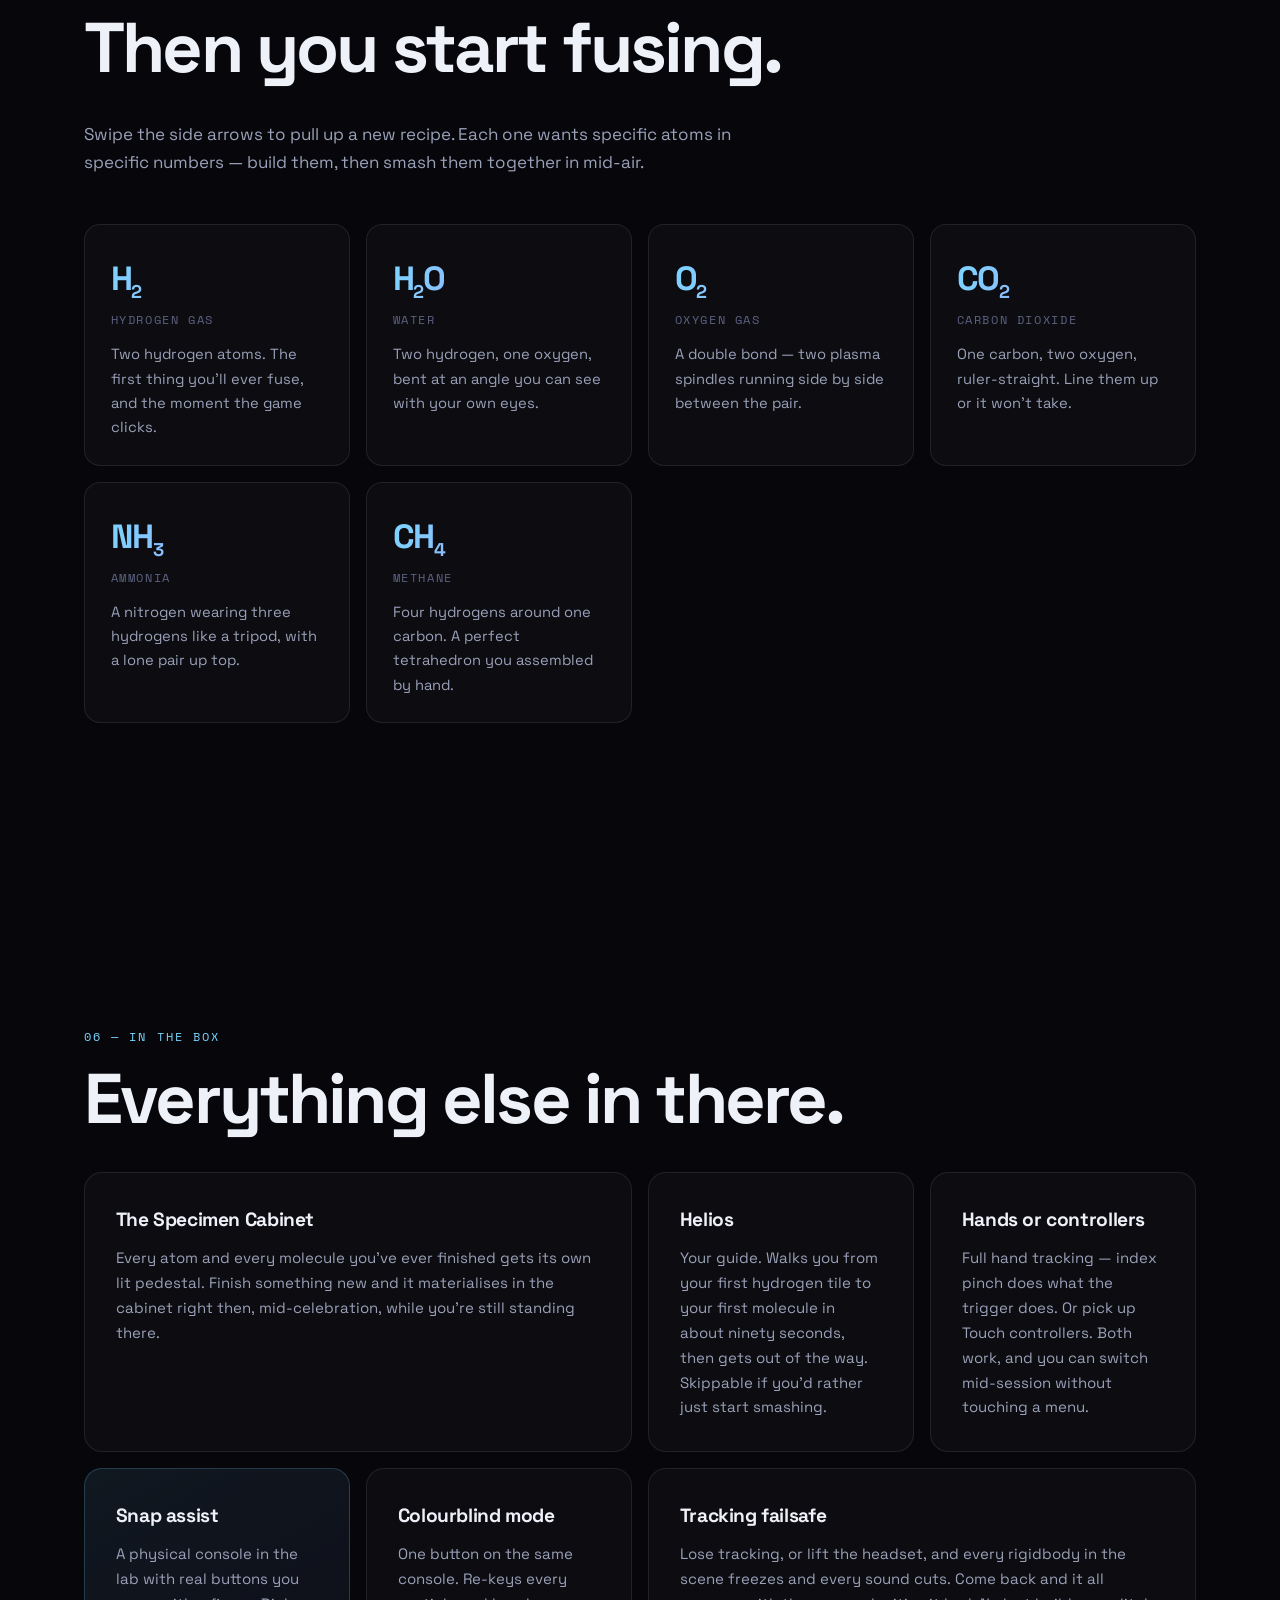
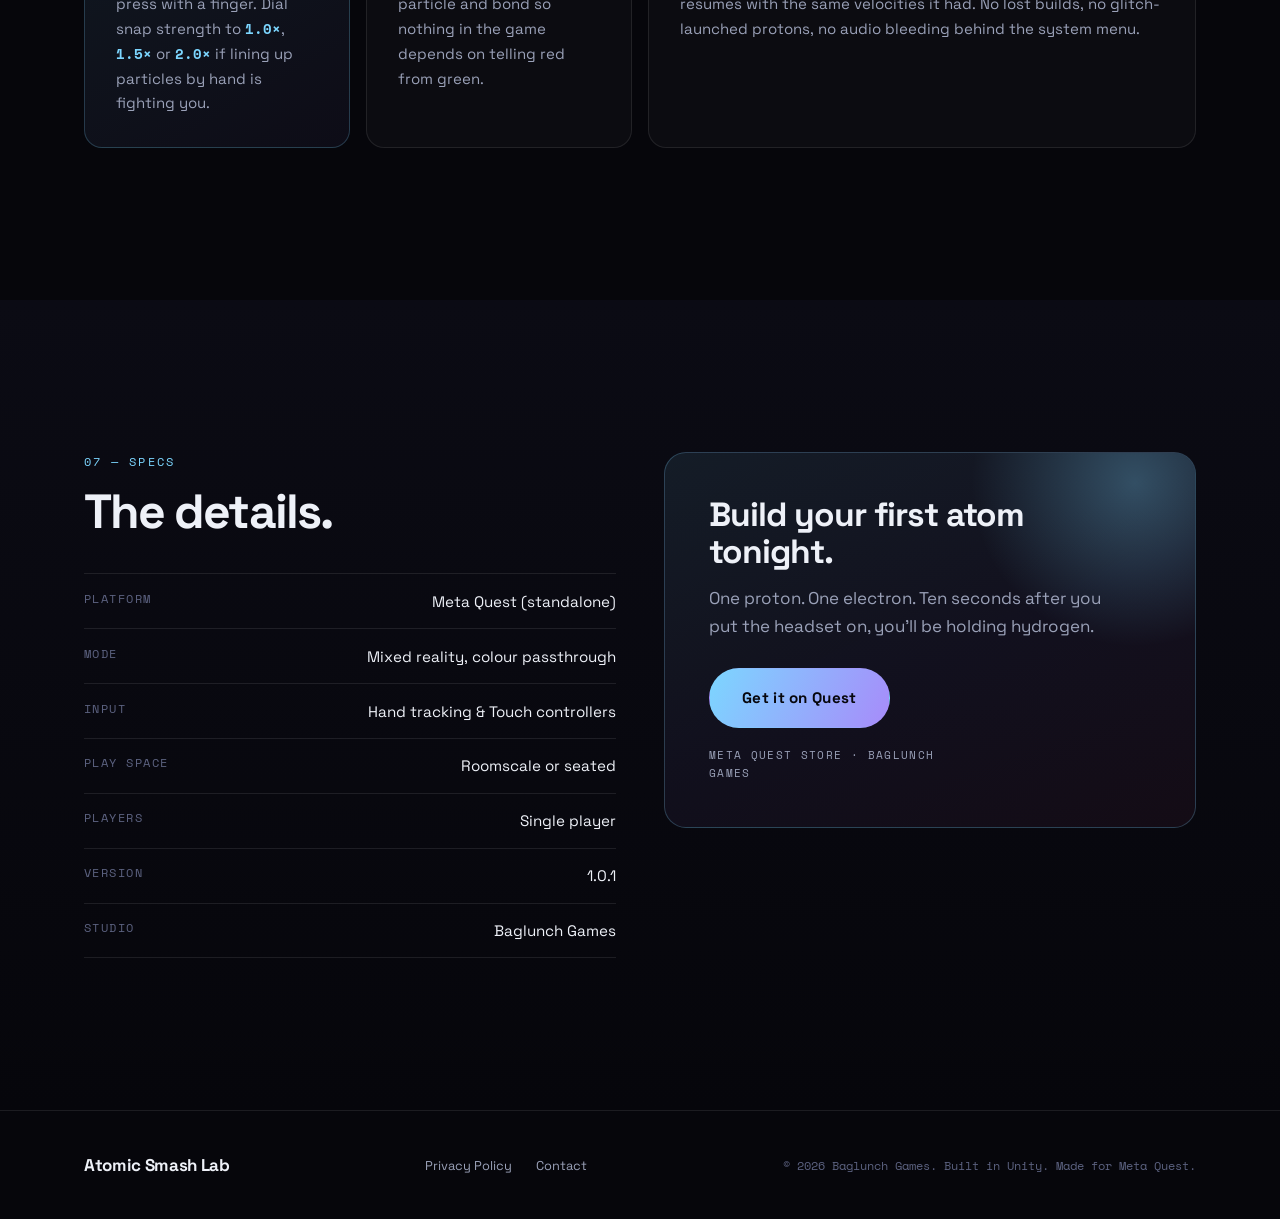
==== commit 2ba45f7f: "Caption: specimen cabinet now states 188 collectable molecules" ====
--- a/index.html
+++ b/index.html
@@ -214,10 +214,10 @@
         <figcaption class="shot__cap"><b>Beat the clock</b> Challenge Mode: pick a category, race the timer, earn stars.</figcaption>
       </figure>
       <figure class="shot reveal">
-        <button class="shot__btn" type="button" data-full="shots/07-specimen-cabinet.jpg" data-cap="Everything you have built, floating in the trophy cabinet." data-title="Forty-five collected" aria-label="View: Forty-five collected">
-          <img src="shots/07-specimen-cabinet-thumb.jpg" alt="Forty-five collected" width="880" height="495" loading="lazy" decoding="async">
-        </button>
-        <figcaption class="shot__cap"><b>Forty-five collected</b> Everything you have built, floating in the trophy cabinet.</figcaption>
+        <button class="shot__btn" type="button" data-full="shots/07-specimen-cabinet.jpg" data-cap="Everything you have built, floating in the trophy cabinet." data-title="188 collectable molecules!" aria-label="View: 188 collectable molecules!">
+          <img src="shots/07-specimen-cabinet-thumb.jpg" alt="188 collectable molecules!" width="880" height="495" loading="lazy" decoding="async">
+        </button>
+        <figcaption class="shot__cap"><b>188 collectable molecules!</b> Everything you have built, floating in the trophy cabinet.</figcaption>
       </figure>
       <figure class="shot reveal">
         <button class="shot__btn" type="button" data-full="shots/08-options.jpg" data-cap="Tutorial, bug reporter, progress reset, and the full control legend." data-title="Yours to adjust" aria-label="View: Yours to adjust">
